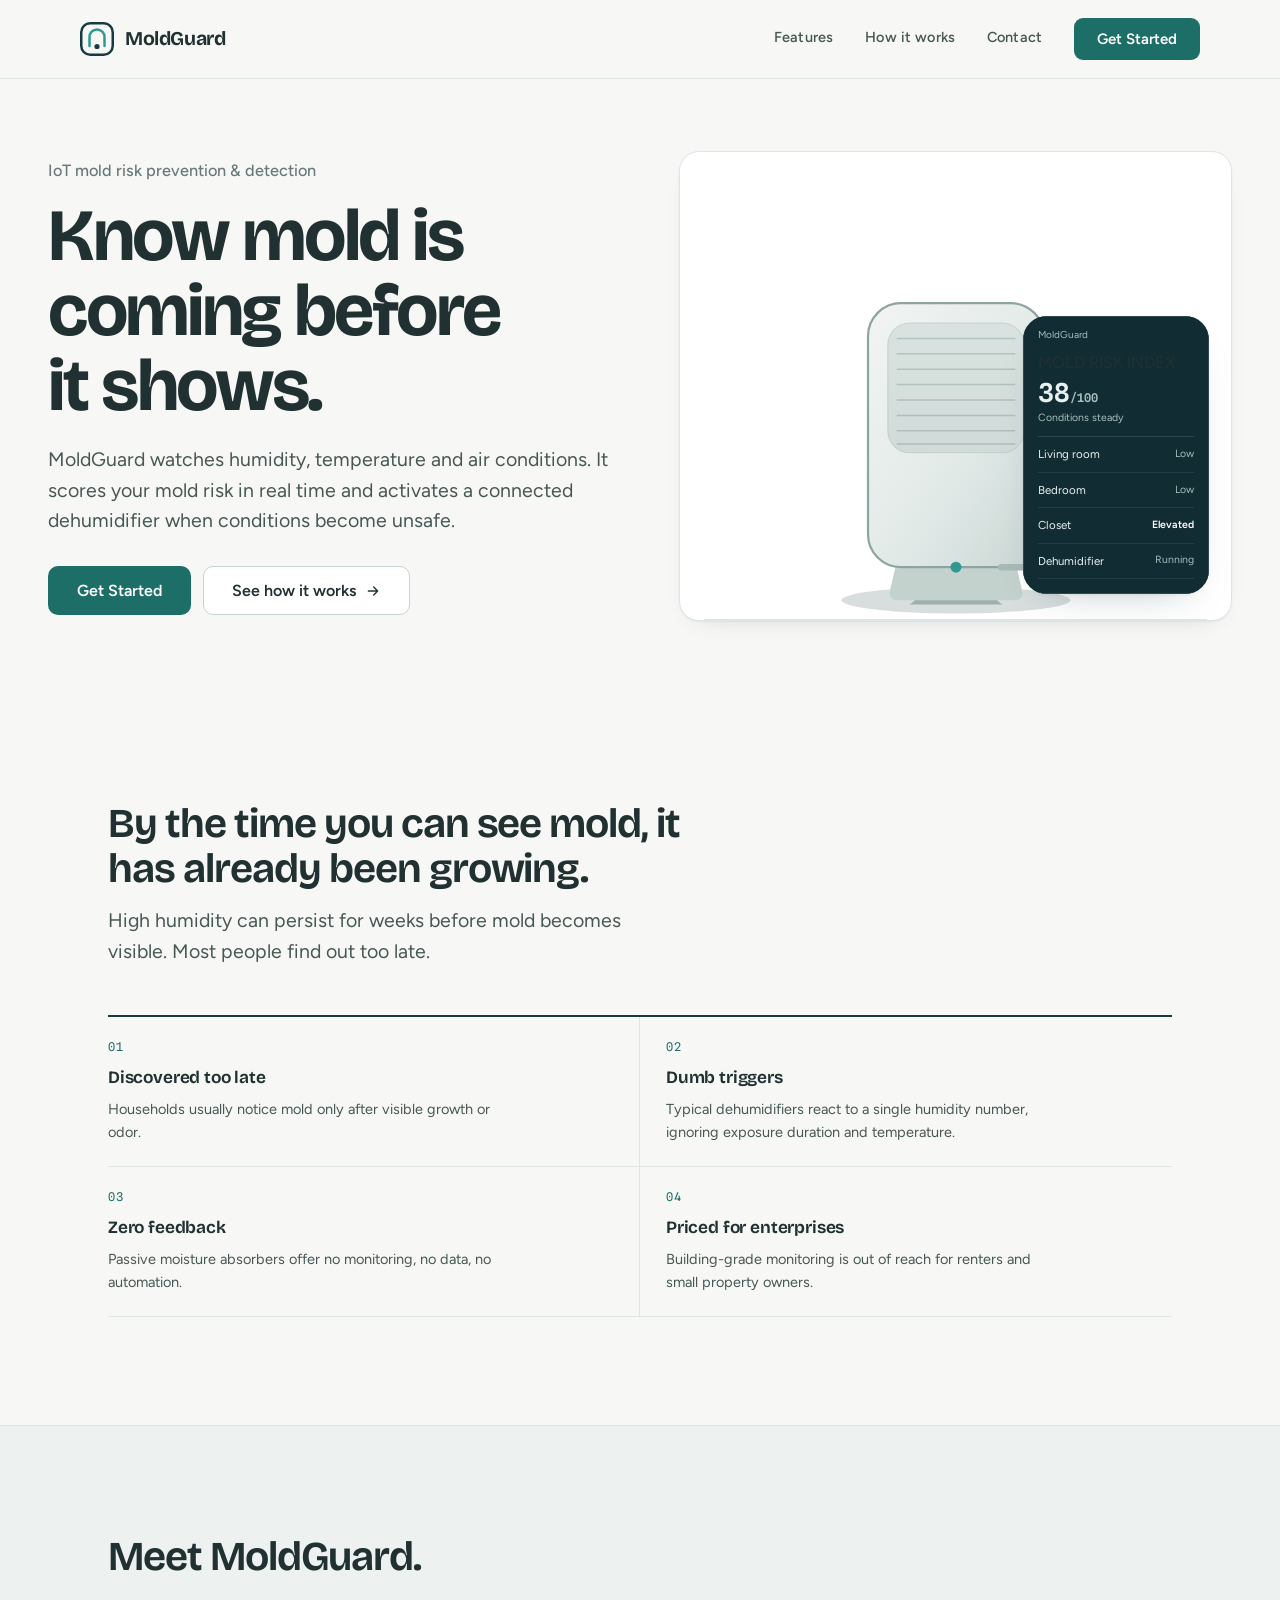
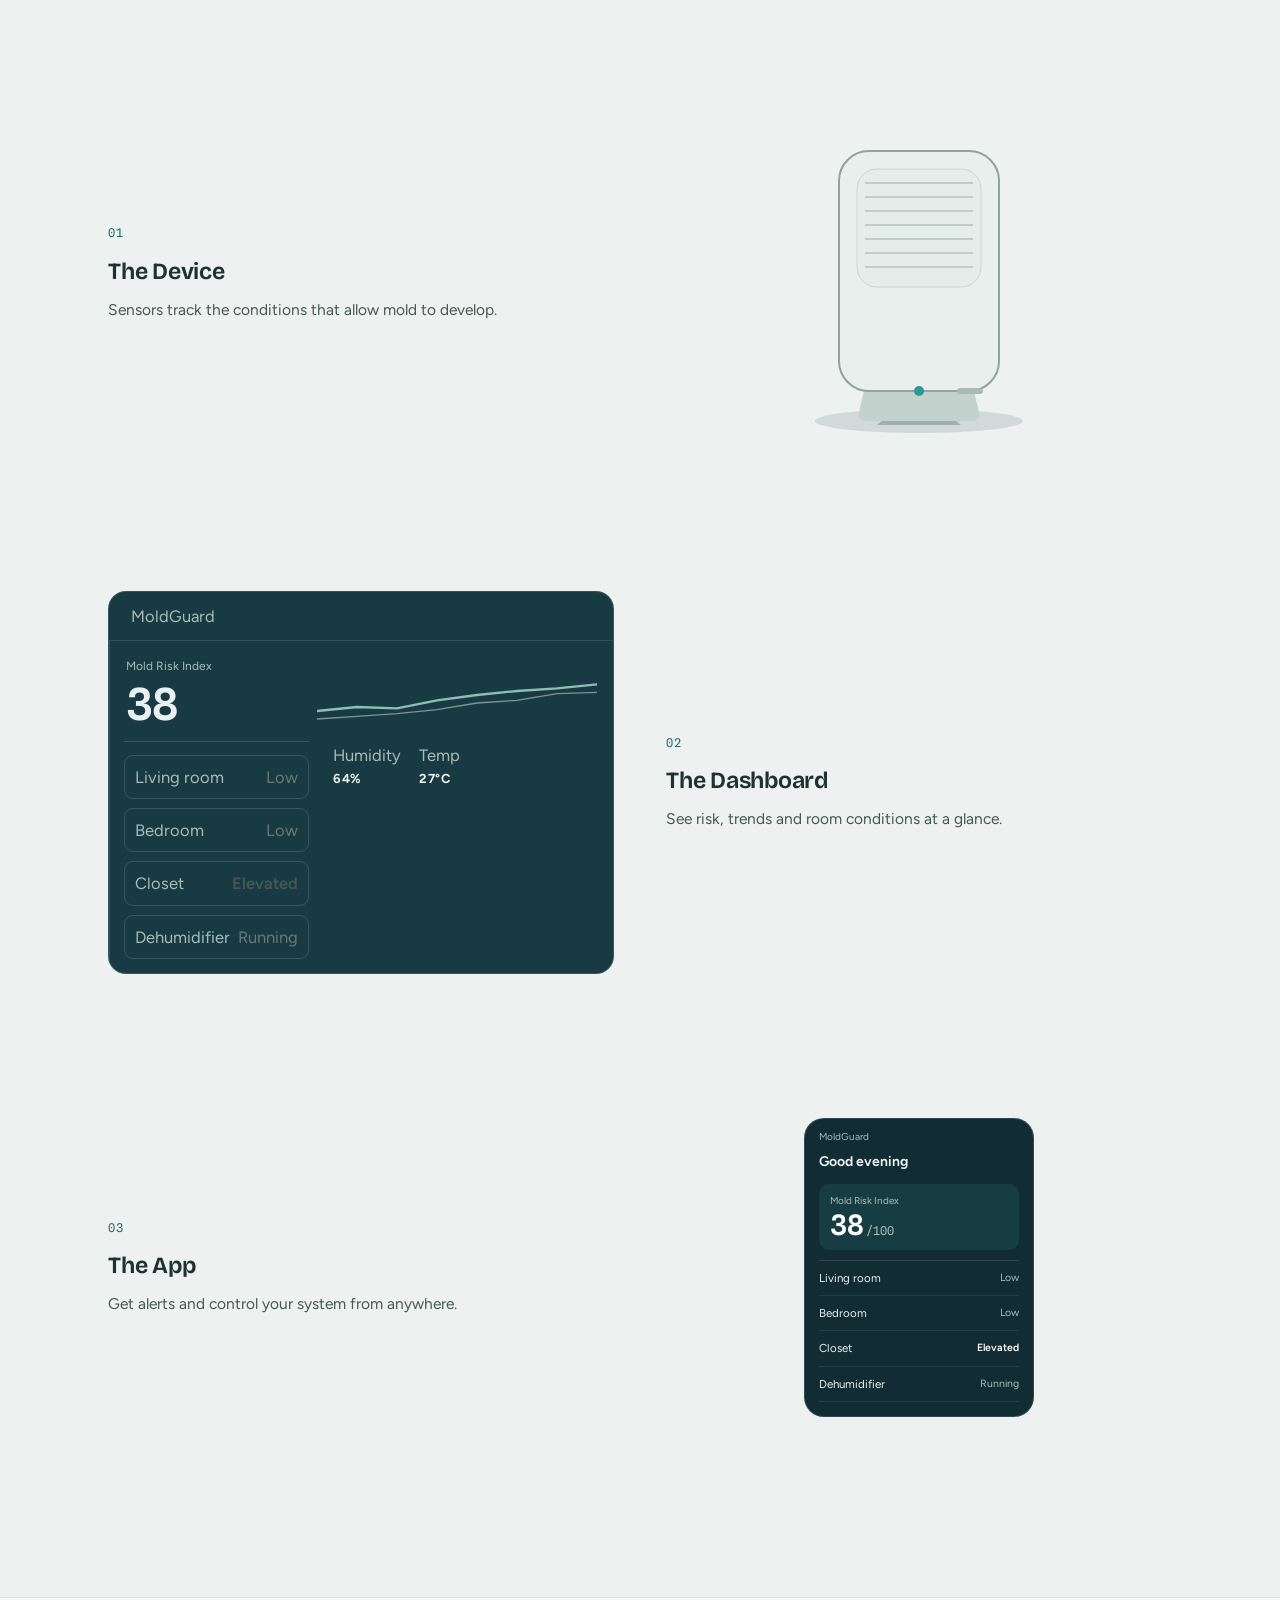
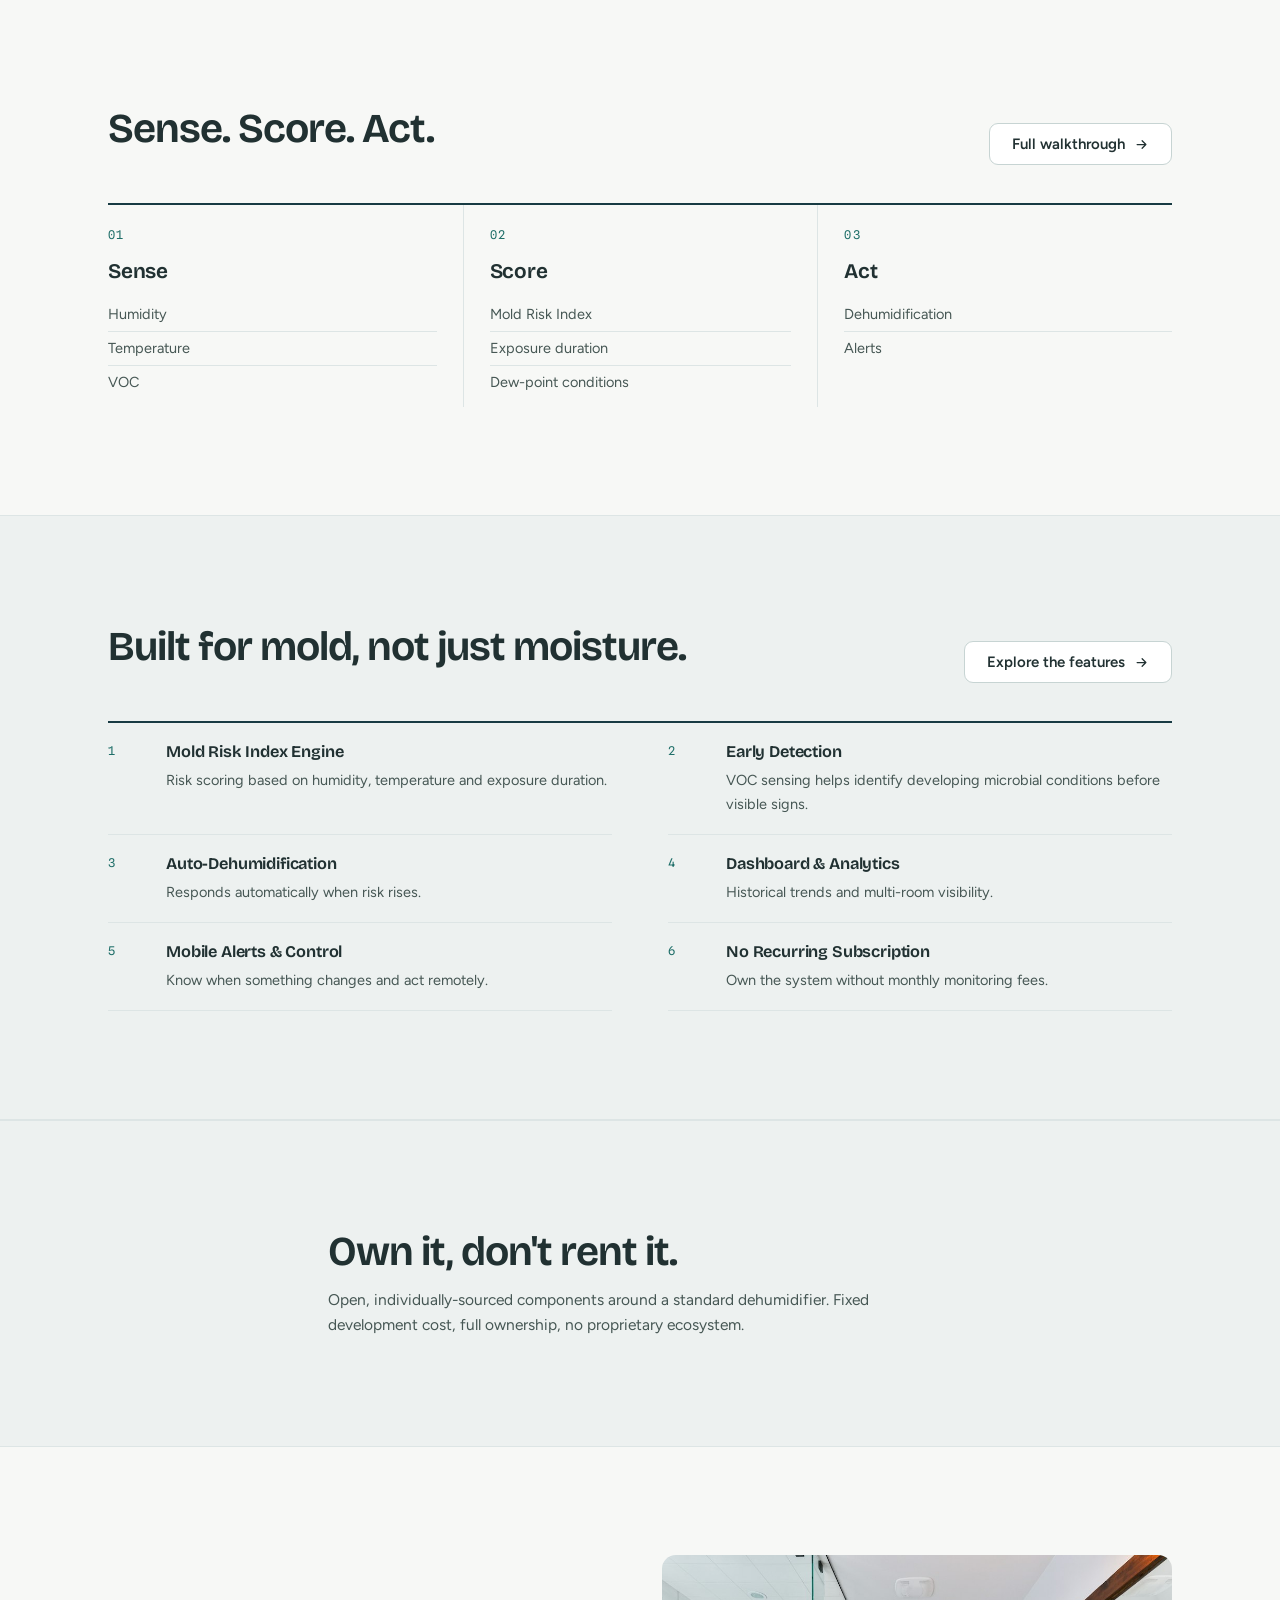
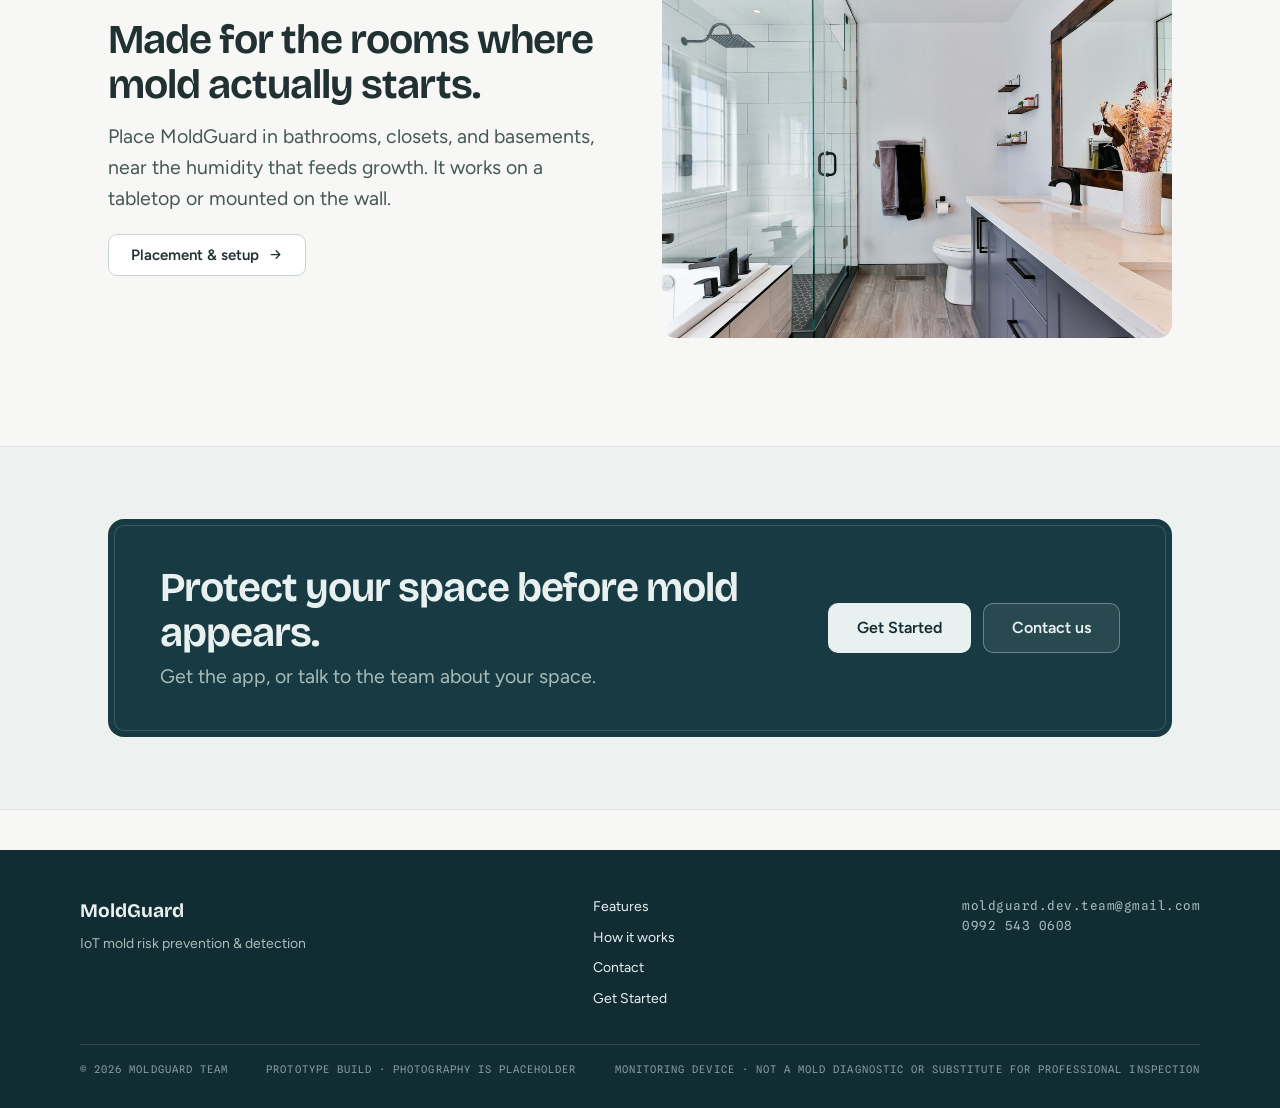
==== index.html @ acdac769 "Meet MoldGuard: drop dead phone-mini wrapper, phone-ui owns its shell" ====
<!DOCTYPE html>
<html lang="en">
<head>
  <meta http-equiv="Cache-Control" content="no-cache, no-store, must-revalidate">
<meta charset="utf-8">
<meta name="viewport" content="width=device-width, initial-scale=1">
<link rel="icon" type="image/svg+xml" href="assets/favicon.svg">
<meta name="description" content="MoldGuard senses humidity, temperature, and air conditions, scores your mold risk in real time, and activates a connected dehumidifier when conditions become unsafe.">
<link rel="canonical" href="https://attilahuns288452.github.io/moldguard-promo-site/">
<meta property="og:type" content="website">
<meta property="og:site_name" content="MoldGuard">
<meta property="og:title" content="MoldGuard · Know mold is coming before it shows">
<meta property="og:description" content="MoldGuard senses humidity, temperature, and air conditions, scores your mold risk in real time, and activates a connected dehumidifier when conditions become unsafe.">
<meta property="og:url" content="https://attilahuns288452.github.io/moldguard-promo-site/">
<meta property="og:image" content="https://attilahuns288452.github.io/moldguard-promo-site/assets/og-card.png">
<meta property="og:image:width" content="1200">
<meta property="og:image:height" content="630">
<meta property="og:image:alt" content="MoldGuard · Know mold is coming before it shows">
<meta name="twitter:card" content="summary_large_image">
<meta name="twitter:title" content="MoldGuard · Know mold is coming before it shows">
<meta name="twitter:description" content="MoldGuard senses humidity, temperature, and air conditions, scores your mold risk in real time, and activates a connected dehumidifier when conditions become unsafe.">
<meta name="twitter:image" content="https://attilahuns288452.github.io/moldguard-promo-site/assets/og-card.png">

<title>MoldGuard · Know mold is coming before it shows</title>
<link rel="preconnect" href="https://fonts.googleapis.com">
<link rel="preconnect" href="https://fonts.gstatic.com" crossorigin>
<link href="https://fonts.googleapis.com/css2?family=Bricolage+Grotesque:opsz,wght@12..96,500;12..96,650;12..96,700&family=Figtree:wght@400;500;600;700&family=Spline+Sans+Mono:wght@450;600&display=swap" rel="stylesheet">
<link rel="stylesheet" href="site.css?v=final">
</head>
<body class="page-index">
<a class="skip" href="#main">Skip to content</a>

<header class="site-head">
  <nav class="site-nav page" aria-label="Main">
    <a class="logo" href="index.html" aria-label="MoldGuard home">
      <svg class="logo-mark" viewBox="0 0 34 34" fill="none" aria-hidden="true">
        <rect x="1.25" y="1.25" width="31.5" height="31.5" rx="9" stroke="#183B43" stroke-width="2.5"/>
        <path d="M9.5 24 V15 a7.5 7.5 0 0 1 15 0 V24" stroke="#2D9A91" stroke-width="2.5" stroke-linecap="round"/>
        <circle cx="17" cy="24.5" r="2.6" fill="#183B43"/>
      </svg>
      <span class="logo-word">MoldGuard</span>
    </a>
    <div class="navlinks">
      <a href="features.html">Features</a>
      <a href="how-it-works.html">How it works</a>
      <a href="contact.html">Contact</a>
    </div>
    <a class="btn btn-primary" href="download.html">Get Started</a>
  </nav>
</header>
<main id="main">

<!-- 1 ================= HERO (light editorial) ================= -->
<section class="section-tight">
  <div class="page hero-grid hero-grid--device">
    <div>
      <p class="hero-cat">IoT mold risk prevention &amp; detection</p>
      <h1>Know mold is coming before it&nbsp;shows.</h1>
      <p class="lede" style="margin-top:20px;">
        MoldGuard watches humidity, temperature and air conditions. It scores your
        mold risk in real time and activates a connected dehumidifier when conditions
        become unsafe.</p>
      <div style="display:flex; flex-wrap:wrap; gap:12px; margin-top:30px;">
        <a class="btn btn-primary btn-lg" href="download.html">Get Started</a>
        <a class="btn btn-ghost btn-lg" href="how-it-works.html">See how it works
          <svg width="16" height="16" viewBox="0 0 24 24" fill="none" aria-hidden="true"><path d="M5 12h14m-6-6 6 6-6 6" stroke="currentColor" stroke-width="2" stroke-linecap="round" stroke-linejoin="round"/></svg></a>
      </div>
    </div>

    <div>
      <div class="showcase">
        <!-- Device render: authored SVG, clean body + grille + single teal status LED (placeholder until product photography) -->
        <svg class="device-svg" viewBox="0 0 300 340" fill="none" aria-label="MoldGuard device, compact sensor unit with status light" role="img">
          <defs>
            <linearGradient id="body" x1="0" y1="0" x2="1" y2="1">
              <stop offset="0" stop-color="#F2F4F3"/><stop offset=".55" stop-color="#E2EAE8"/><stop offset="1" stop-color="#C9D6D3"/>
            </linearGradient>
            <linearGradient id="grille" x1="0" y1="0" x2="0" y2="1">
              <stop offset="0" stop-color="#B8C8C4"/><stop offset="1" stop-color="#9DB0AC"/>
            </linearGradient>
          </defs>
          <ellipse cx="150" cy="322" rx="104" ry="12" fill="#122C33" opacity=".16"/>
          <path d="M118 318 h64 l10 8 h-84 z" fill="#9DB0AC"/>
          <path d="M96 322 q-8 -1 -6 -9 l8 -34 h104 l8 34 q2 8 -6 9 z" fill="#C4D2CE"/>
          <rect x="70" y="52" width="160" height="240" rx="30" fill="url(#body)" stroke="#8FA3A0" stroke-width="2"/>
          <rect x="88" y="70" width="124" height="118" rx="20" fill="#E5ECEA" stroke="#C9D6D3"/>
          <g stroke="#B3C3BF" stroke-width="1.4">
            <path d="M96 84 h108M96 98 h108M96 112 h108M96 126 h108M96 140 h108M96 154 h108M96 168 h108M96 180 h108"/>
          </g>
          <rect x="88" y="70" width="124" height="118" rx="20" fill="url(#grille)" opacity=".28"/>
          <!-- single small teal status LED -->
          <circle cx="150" cy="292" r="5" fill="#2D9A91"/>
          <rect x="188" y="289" width="26" height="6" rx="3" fill="#A9BAB6"/>
        </svg>

        <!-- Phone mock: clean app screen (name, risk index, status, room list) -->
        <div class="showcase-phone">
          <div class="phone-ui">
            <div class="p-top"><span>MoldGuard</span></div>
            <div class="p-body">
              <span class="p-risk">MOLD RISK INDEX</span>
              <div style="font-family:var(--font-mono); font-size:26px; font-weight:600; color:var(--on-dark); line-height:1.1; margin:4px 0 2px;">38<span style="font-size:12px; color:var(--on-dark-2);">/100</span></div>
              <div class="p-cap">Conditions steady</div>
              <div class="p-rooms">
                <div class="p-room"><span>Living room</span><i class="p-state">Low</i></div>
                <div class="p-room"><span>Bedroom</span><i class="p-state">Low</i></div>
                <div class="p-room"><span>Closet</span><i class="p-state p-elev">Elevated</i></div>
                <div class="p-room"><span>Dehumidifier</span><i class="p-state p-ok">Running</i></div>
              </div>
            </div>
          </div>
        </div>
      </div>
    </div>
  </div>
</section>

<!-- 2 ================= PROBLEM (editorial numbered list) ================= -->
<section class="section">
  <div class="page">
    <div class="section-head">
      <h2>By the time you can see mold, it has already been growing.</h2>
      <p class="lede">High humidity can persist for weeks before mold becomes visible. Most people find out too late.</p>
    </div>
    <div class="problist">
      <div class="prob">
        <span class="num">01</span>
        <h3>Discovered too late</h3>
        <p>Households usually notice mold only after visible growth or odor.</p>
      </div>
      <div class="prob">
        <span class="num">02</span>
        <h3>Dumb triggers</h3>
        <p>Typical dehumidifiers react to a single humidity number, ignoring exposure duration and temperature.</p>
      </div>
      <div class="prob">
        <span class="num">03</span>
        <h3>Zero feedback</h3>
        <p>Passive moisture absorbers offer no monitoring, no data, no automation.</p>
      </div>
      <div class="prob">
        <span class="num">04</span>
        <h3>Priced for enterprises</h3>
        <p>Building-grade monitoring is out of reach for renters and small property owners.</p>
      </div>
    </div>
  </div>
</section>

<!-- 3 ================= SOLUTION (alternating editorial rows) ================= -->
<section class="section section-alt">
  <div class="page">
    <div class="section-head">
      <h2>Meet MoldGuard.</h2>
    </div>

    <div class="solrow">
      <div class="sol-copy">
        <span class="num">01</span>
        <h3>The Device</h3>
        <p>Sensors track the conditions that allow mold to develop.</p>
      </div>
      <div class="sol-vis" style="text-align:center;">
        <!-- Device render: authored SVG (placeholder until product photography) -->
        <svg class="device-svg" viewBox="0 0 300 340" fill="none" aria-label="MoldGuard device, compact sensor unit" role="img">
          <ellipse cx="150" cy="322" rx="104" ry="12" fill="#122C33" opacity=".12"/>
          <path d="M118 318 h64 l10 8 h-84 z" fill="#9DB0AC"/>
          <path d="M96 322 q-8 -1 -6 -9 l8 -34 h104 l8 34 q2 8 -6 9 z" fill="#C4D2CE"/>
          <rect x="70" y="52" width="160" height="240" rx="30" fill="#E9EFED" stroke="#8FA3A0" stroke-width="2"/>
          <rect x="88" y="70" width="124" height="118" rx="20" fill="#E5ECEA" stroke="#C9D6D3"/>
          <g stroke="#B3C3BF" stroke-width="1.4">
            <path d="M96 84 h108M96 98 h108M96 112 h108M96 126 h108M96 140 h108M96 154 h108M96 168 h108"/>
          </g>
          <circle cx="150" cy="292" r="5" fill="#2D9A91"/>
          <rect x="188" y="289" width="26" height="6" rx="3" fill="#A9BAB6"/>
        </svg>
      </div>
    </div>

    <div class="solrow flip">
      <div class="sol-copy">
        <span class="num">02</span>
        <h3>The Dashboard</h3>
        <p>See risk, trends and room conditions at a glance.</p>
      </div>
      <div class="sol-vis">
        <!-- Dashboard mock: one measurement + room conditions (illustrative demo data) -->
        <div class="dash" aria-label="MoldGuard web dashboard preview showing the Mold Risk Index and room conditions">
          <div class="d-top"><span class="d-title">MoldGuard</span></div>
          <div class="d-body">
            <div class="d-side">
              <div class="d-hero-metric">
                <span class="d-hero-label">Mold Risk Index</span>
                <span class="d-hero-num">38</span>
              </div>
              <div class="d-room"><span>Living room</span><span style="color:var(--ink-3);">Low</span></div>
              <div class="d-room"><span>Bedroom</span><span style="color:var(--ink-3);">Low</span></div>
              <div class="d-room"><span>Closet</span><span style="color:var(--ink-2); font-weight:600;">Elevated</span></div>
              <div class="d-room"><span>Dehumidifier</span><span style="color:var(--ink-3);">Running</span></div>
            </div>
            <div class="d-chart">
              <svg viewBox="0 0 420 120" width="100%" aria-hidden="true">
                <polyline points="0,84 60,78 120,80 180,68 240,60 300,54 360,50 420,44" fill="none" stroke="#8FBDB8" stroke-width="3.5" stroke-linecap="round"/>
                <polyline points="0,96 60,92 120,88 180,82 240,72 300,68 360,58 420,56" fill="none" stroke="#A6BDBA" stroke-width="2" stroke-linecap="round" opacity=".7"/>
              </svg>
              <div class="d-kpi"><span>Humidity <b>64%</b></span><span>Temp <b>27&deg;C</b></span></div>
            </div>
          </div>
        </div>
      </div>
    </div>

    <div class="solrow">
      <div class="sol-copy">
        <span class="num">03</span>
        <h3>The App</h3>
        <p>Get alerts and control your system from anywhere.</p>
      </div>
      <div class="sol-vis" style="display:grid; place-items:center;">
        <!-- Phone mock: app home screen (illustrative demo data) -->
        <div class="phone-ui">
            <div class="p-top"><span>MoldGuard</span></div>
            <div class="p-body">
              <div class="p-greet">Good evening</div>
              <div class="p-metric">
                <span class="p-label">Mold Risk Index</span>
                <div class="p-num">38<span class="p-scale">/100</span></div>
              </div>
              <div class="p-rooms">
                <div class="p-room"><span>Living room</span><em class="p-state">Low</em></div>
                <div class="p-room"><span>Bedroom</span><em class="p-state">Low</em></div>
                <div class="p-room"><span>Closet</span><em class="p-state p-elev">Elevated</em></div>
                <div class="p-room"><span>Dehumidifier</span><em class="p-state">Running</em></div>
              </div>
            </div>
          </div>
      </div>
    </div>

  </div>
</section>

<!-- 4 ================= HOW IT WORKS — Sense. Score. Act. ================= -->
<section class="section">
  <div class="page">
    <div style="display:flex; flex-wrap:wrap; gap:18px; align-items:flex-end; justify-content:space-between;">
      <div class="section-head" style="margin-bottom:0;">
        <h2>Sense. Score. Act.</h2>
      </div>
      <a class="btn btn-ghost" href="how-it-works.html">Full walkthrough
        <svg width="15" height="15" viewBox="0 0 24 24" fill="none" aria-hidden="true"><path d="M5 12h14m-6-6 6 6-6 6" stroke="currentColor" stroke-width="2" stroke-linecap="round" stroke-linejoin="round"/></svg></a>
    </div>
    <div class="steps3" style="margin-top:38px;">
      <div class="step">
        <span class="num">01</span>
        <h3>Sense</h3>
        <ul>
          <li>Humidity</li>
          <li>Temperature</li>
          <li>VOC</li>
        </ul>
      </div>
      <div class="step">
        <span class="num">02</span>
        <h3>Score</h3>
        <ul>
          <li>Mold Risk Index</li>
          <li>Exposure duration</li>
          <li>Dew-point conditions</li>
        </ul>
      </div>
      <div class="step">
        <span class="num">03</span>
        <h3>Act</h3>
        <ul>
          <li>Dehumidification</li>
          <li>Alerts</li>
        </ul>
      </div>
    </div>
  </div>
</section>

<!-- 5 ================= FEATURES (editorial two-column list) ================= -->
<section class="section section-alt">
  <div class="page">
    <div style="display:flex; flex-wrap:wrap; gap:18px; align-items:flex-end; justify-content:space-between;">
      <div class="section-head" style="margin-bottom:0;">
        <h2>Built for mold, not just moisture.</h2>
      </div>
      <a class="btn btn-ghost" href="features.html">Explore the features
        <svg width="15" height="15" viewBox="0 0 24 24" fill="none" aria-hidden="true"><path d="M5 12h14m-6-6 6 6-6 6" stroke="currentColor" stroke-width="2" stroke-linecap="round" stroke-linejoin="round"/></svg></a>
    </div>
    <div class="featlist" style="margin-top:38px;">
      <div class="feat">
        <span class="num">1</span>
        <div>
          <h3>Mold Risk Index Engine</h3>
          <p>Risk scoring based on humidity, temperature and exposure duration.</p>
        </div>
      </div>
      <div class="feat">
        <span class="num">2</span>
        <div>
          <h3>Early Detection</h3>
          <p>VOC sensing helps identify developing microbial conditions before visible signs.</p>
        </div>
      </div>
      <div class="feat">
        <span class="num">3</span>
        <div>
          <h3>Auto-Dehumidification</h3>
          <p>Responds automatically when risk rises.</p>
        </div>
      </div>
      <div class="feat">
        <span class="num">4</span>
        <div>
          <h3>Dashboard &amp; Analytics</h3>
          <p>Historical trends and multi-room visibility.</p>
        </div>
      </div>
      <div class="feat">
        <span class="num">5</span>
        <div>
          <h3>Mobile Alerts &amp; Control</h3>
          <p>Know when something changes and act remotely.</p>
        </div>
      </div>
      <div class="feat">
        <span class="num">6</span>
        <div>
          <h3>No Recurring Subscription</h3>
          <p>Own the system without monthly monitoring fees.</p>
        </div>
      </div>
    </div>
  </div>
</section>

<!-- 6 ================= OWN IT (plain band) ================= -->
<section class="section" style="background:var(--paper-deep); border-top:1px solid var(--line); border-bottom:1px solid var(--line);">
  <div class="page ownit">
    <h2>Own it, don't rent it.</h2>
    <p style="margin-top:8px;">Open, individually-sourced components around a standard dehumidifier. Fixed development cost, full ownership, no proprietary ecosystem.</p>
  </div>
</section>

<!-- 7 ================= WHERE IT LIVES ================= -->
<section class="section">
  <div class="page stepgrid">
    <div>
      <h2>Made for the rooms where mold actually starts.</h2>
      <p class="lede" style="margin-top:8px;">
        Place MoldGuard in bathrooms, closets, and basements, near the humidity that
        feeds growth. It works on a tabletop or mounted on the wall.</p>
      <a class="btn btn-ghost" href="how-it-works.html" style="margin-top:20px;">Placement &amp; setup
        <svg width="15" height="15" viewBox="0 0 24 24" fill="none" aria-hidden="true"><path d="M5 12h14m-6-6 6 6-6 6" stroke="currentColor" stroke-width="2" stroke-linecap="round" stroke-linejoin="round"/></svg></a>
    </div>
    <div class="photo ph-4x3 plain-photo">
      <img src="assets/bathroom.jpg" alt="Tiled bathroom with visible moisture on surfaces, the room where mold starts" width="1100" height="733">
    </div>
  </div>
</section>

<!-- 8 ================= FINAL CTA (navy band) ================= -->
<section class="section-alt section-alt--navy" style="padding-top:72px; padding-bottom:72px;">
  <div class="page">
    <div class="cta-band">
      <div>
        <h2>Protect your space before mold appears.</h2>
        <p class="lede" style="margin-top:6px;">Get the app, or talk to the team about your space.</p>
      </div>
      <div style="display:flex; flex-wrap:wrap; gap:12px;">
        <a class="btn btn-light btn-lg" href="download.html">Get Started</a>
        <a class="btn btn-ghost-dark btn-lg" href="contact.html">Contact us</a>
      </div>
    </div>
  </div>
</section>

</main>
<footer class="site-foot">
  <div class="page cols">
    <div style="max-width:280px;">
      <span class="brand">MoldGuard</span>
      <p style="font-size:14px; margin-top:6px;">IoT mold risk prevention &amp; detection</p>
    </div>
    <div style="display:grid; gap:8px; font-size:14px;">
      <a href="features.html">Features</a>
      <a href="how-it-works.html">How it works</a>
      <a href="contact.html">Contact</a>
      <a href="download.html">Get Started</a>
    </div>
    <div class="mono">
      moldguard.dev.team@gmail.com<br>
      0992 543 0608
    </div>
  </div>
  <div class="page fine">
    <span>© 2026 MoldGuard Team</span>
    <span>Prototype build · photography is placeholder</span>
    <span>Monitoring device · not a mold diagnostic or substitute for professional inspection</span>
  </div>
</footer>
</body>
</html>
---- site.css ----
/* ============================================================
   MoldGuard promo site — styles
   WORLD: clean, clinical, trustworthy, domestic. Navy-green +
   white dominant; MoldGuard teal is the only loud accent.
   Severity (risk states) is communicated via typography and
   contrast only — never colored lamps.
   TYPE: Bricolage Grotesque (display) · Figtree (text)
         · Spline Sans Mono (measurements and row indices only)
   ============================================================ */

:root {
  --paper: #F7F8F6;          /* warm off-white foundation */
  --paper-deep: #EDF1F0;     /* subtle band tint */
  --surface: #F2F4F2;        /* inputs, subtle fills */
  --card: #ffffff;
  --line: #DDE5E5;
  --line-strong: #C7D4D3;
  --ink-soft: #687979;          /* muted gray alias (legacy token name; other pages use it) */
  --ink-strong: #465754;     /* muted gray alias (legacy token name; other pages use it) */
  --deep: #183B43;           /* primary dark: hero band, footer, headings, phone chrome */
  --deeper: #122C33;         /* footer / phone-inset only */
  --ink: #213132;
  --ink-2: #465754;
  --ink-3: #687979;
  --accent: #2D9A91;         /* MoldGuard teal — primary CTA, key data, active states */
  --accent-ink: #1E6E68;     /* teal on light backgrounds; CTA fill (white text 6:1) */
  --on-dark: #E9F1F0;
  --on-dark-2: #A6BDBA;
  --font-display: "Bricolage Grotesque", "Archivo", sans-serif;
  --font-text: "Figtree", "Schibsted Grotesk", system-ui, sans-serif;
  --font-mono: "Spline Sans Mono", ui-monospace, monospace;
  --shadow-card: 0 1px 2px rgba(18,44,51,.05), 0 10px 26px -20px rgba(18,44,51,.30);
  --shadow-pop: 0 1px 3px rgba(18,44,51,.06), 0 18px 40px -26px rgba(18,44,51,.35);
}

* { box-sizing: border-box; margin: 0; padding: 0; }
html { scroll-padding-top: 84px; }

/* skip link (a11y) */
.skip {
  position: absolute; left: -9999px; top: 0; z-index: 100;
  background: var(--deep); color: var(--on-dark); padding: 10px 18px;
  border-radius: 0 0 10px 0; font-weight: 600; text-decoration: none;
}
.skip:focus { left: 0; }

/* live-dot signal lamp (used by hero-tag + dashboards) */
.live-dot {
  width: 8px; height: 8px; border-radius: 50%; background: var(--accent);
  display: inline-block; flex: none;
  box-shadow: 0 0 10px rgba(46,143,163,.9);
}
body {
  font-family: var(--font-text);
  color: var(--ink);
  background: var(--paper);
  line-height: 1.6;
  font-size: 16.5px;
  -webkit-font-smoothing: antialiased;
}
.page { max-width: 1120px; margin: 0 auto; padding: 0 28px; }
a { color: inherit; }
img { display: block; max-width: 100%; }
::selection { background: var(--deep); color: var(--on-dark); }

h1, h2, h3 { font-family: var(--font-display); letter-spacing: -.025em; }
h1 { font-size: clamp(2.75rem, 5.8vw, 4.6rem); line-height: 1.02; font-weight: 700; letter-spacing: -.032em; max-width: 15ch; }
h2 { font-size: clamp(1.9rem, 3.2vw, 2.7rem); line-height: 1.1; font-weight: 650; margin-bottom: 14px; letter-spacing: -.025em; max-width: 24ch; }
h3 { font-size: 1.13rem; font-weight: 650; letter-spacing: -.01em; }
.lede { font-size: 1.22rem; color: var(--ink-2); max-width: 560px; line-height: 1.58; }
.measure { max-width: 660px; margin-left: auto; margin-right: auto; }

/* ---- mono readouts (data only: statline, badges, captions) ---- */
.readout {
  font-family: var(--font-mono); font-size: 11.5px; font-weight: 500;
  letter-spacing: .14em; text-transform: uppercase; color: var(--ink-3);
}
.readout b { color: var(--accent-ink); font-weight: 600; }
.on-dark .readout { color: var(--on-dark-2); }

/* ---- sections ---- */
.section { padding: 108px 0; }
.section-tight { padding: 72px 0; }
.section-flush { padding: 0; }
.section-alt {
  background: var(--paper-deep);
  border-top: 1px solid var(--line);
  border-bottom: 1px solid var(--line);
}
.section-head { max-width: 720px; margin-bottom: 48px; }
.section-head .lede { margin-top: 8px; }

/* ================= header / nav ================= */
.site-head {
  position: sticky; top: 0; z-index: 40;
  background: rgba(247,248,246,.86); backdrop-filter: blur(10px);
  border-bottom: 1px solid var(--line);
}
.site-nav { display: flex; align-items: center; gap: 32px; padding: 18px 0; }
.logo { display: inline-flex; align-items: center; gap: 11px; text-decoration: none; }
.logo-mark { width: 34px; height: 34px; flex: none; }
.logo-word { font-family: var(--font-display); font-weight: 700; font-size: 1.22rem; letter-spacing: -.02em; color: var(--ink); }
.navlinks { display: flex; gap: 32px; margin-left: auto; font-size: 14.5px; font-weight: 550; letter-spacing: .01em; }
.navlinks a { text-decoration: none; color: var(--ink-2); padding: 4px 0; border-bottom: 2px solid transparent; }
.navlinks a:hover { color: var(--ink); }
.navlinks a[aria-current="page"] { color: var(--ink); border-bottom-color: var(--accent); }
@media (max-width: 700px) {
  .site-nav { flex-wrap: wrap; gap: 8px 16px; padding: 14px 28px; }
  .navlinks { display: flex; order: 3; width: 100%; gap: 8px; font-size: 13.5px; margin-left: 0; }
  .navlinks a { padding: 10px 0; flex: 1; text-align: center; }
  .site-nav .btn { margin-left: auto; padding: 10px 18px; font-size: 14px; }
  .btn-ghost.btn-lg { width: 100%; justify-content: center; }
  .site-foot .fine { font-size: 10px; line-height: 1.7; }
}

/* ================= buttons ================= */
.btn {
  display: inline-flex; align-items: center; gap: 9px;
  padding: 11px 22px; border-radius: 9px; border: 1px solid transparent;
  background: var(--ink-soft); color: #fff;
  font-family: var(--font-text); font-weight: 600; font-size: 15px; line-height: 1.2;
  text-decoration: none; cursor: pointer; white-space: nowrap;
}
.btn:hover { background: var(--ink-strong); }
.btn-primary { background: var(--accent-ink); }
.btn-primary:hover { background: var(--deep); box-shadow: var(--shadow-card); }
.btn-ghost { background: var(--card); color: var(--ink); border-color: var(--line-strong); }
.btn-ghost:hover { border-color: var(--ink-soft); box-shadow: var(--shadow-card); }
.btn-light { background: var(--on-dark); color: var(--deeper); }
.btn-ghost-dark { background: rgba(233,241,240,.08); border: 1px solid rgba(233,241,240,.35); color: var(--on-dark); }
.btn-light:hover { background: #fff; box-shadow: 0 10px 30px -12px rgba(18,44,51,.5); }
.btn-lg { padding: 14px 28px; font-size: 16px; border-radius: 10px; }
.btn[disabled], .btn.is-soon { opacity: .55; cursor: default; }
.btn[disabled]:hover, .btn.is-soon:hover { transform: none; box-shadow: none; }
:focus-visible { outline: 2.5px solid var(--accent-ink); outline-offset: 2px; border-radius: 4px; }

/* ================= chips ================= */
/* ================= cards ================= */
.card {
  background: var(--card); border: 1px solid var(--line); border-radius: 12px;
  padding: 24px;
}
.card p { font-size: 14.5px; color: var(--ink-2); }
.card h3 { margin-bottom: 7px; }
.card-deep { background: var(--deep); color: var(--on-dark); border-color: rgba(233,241,240,.14); }
.card-deep p { color: var(--on-dark-2); }
.card-deep h3 { color: var(--on-dark); }

.grid { display: grid; gap: 18px; }
.grid-2 { grid-template-columns: repeat(2, 1fr); }
.grid-3 { grid-template-columns: repeat(3, 1fr); }
.grid-4 { grid-template-columns: repeat(4, 1fr); }
@media (max-width: 900px) { .grid-3, .grid-4 { grid-template-columns: repeat(2, 1fr); } }
@media (max-width: 580px) { .grid-2, .grid-3, .grid-4 { grid-template-columns: 1fr; } .section, .section-tight { padding: 68px 0; } }
/* grid children must be allowed to shrink below content min-content (long emails/URLs) */
.grid-2 > *, .grid-3 > *, .grid-4 > * { min-width: 0; }
.swipe-note { display: none; font-size: 13px; color: var(--ink-3); margin: 0 0 10px; }
@media (max-width: 580px) { .swipe-note { display: block; } }
.mono { overflow-wrap: anywhere; }   /* anywhere (not break-word): actually reduces min-content so grid cells can shrink */
.rows .row > * { min-width: 0; }

/* ================= tide-table rows ================= */
.rows { border-top: 2px solid var(--deep); margin-top: 8px; }
.row { display: grid; grid-template-columns: 76px 250px 1fr; gap: 22px; padding: 17px 8px 16px; border-bottom: 1px solid var(--line); align-items: baseline; }
.row .idx { font-family: var(--font-mono); font-size: 11px; letter-spacing: .16em; text-transform: uppercase; color: var(--accent-ink); }
.row h3 { margin: 0; font-size: 1.05rem; }
.row p { font-size: 14.5px; color: var(--ink-2); margin: 0; }
@media (max-width: 780px) { .row { grid-template-columns: 56px 1fr; } .row p { grid-column: 2; } }

/* ---- mono spec line ---- */
.specline { font-family: var(--font-mono); font-size: 11.5px; letter-spacing: .1em; text-transform: uppercase; color: var(--ink-strong); margin-top: 14px; }

/* ---- trio: one instrument strip, three hairline columns ---- */
@media (max-width: 860px) { .trio { grid-template-columns: 1fr; } .trio > div + div { border-left: none; border-top: 1px solid var(--line); } }

/* ---- full-width statement band ---- */
.statement { background: var(--deep); color: var(--on-dark); border-radius: 14px; padding: 32px 38px; display: flex; flex-wrap: wrap; gap: 14px 44px; align-items: center; justify-content: space-between; }
.statement h3 { font-size: clamp(1.5rem, 2.8vw, 2.15rem); letter-spacing: -.02em; margin: 0; }
.statement p { color: var(--on-dark-2); max-width: 54ch; font-size: 15px; margin: 0; }
.statement .specline { color: #8FD0CC; margin: 0; }

/* ---- threshold ruler ---- */
.threshold { margin: 26px 0 34px; }
.threshold svg { width: 100%; height: auto; display: block; }

/* ================= photos ================= */
.photo { border-radius: 14px; overflow: hidden; position: relative; background: var(--paper-deep); }
.photo img { width: 100%; height: 100%; object-fit: cover; }
.photo figcaption {
  position: absolute; left: 12px; bottom: 12px;
  font-family: var(--font-mono); font-size: 10px; letter-spacing: .12em; text-transform: uppercase;
  color: var(--on-dark); background: var(--deeper);
  padding: 5px 10px; border-radius: 8px;
}
.ph-16x10 { aspect-ratio: 16/10; }
.ph-4x3 { aspect-ratio: 4/3; }
.ph-1x1 { aspect-ratio: 1/1; }

/* ================= risk dial ================= */
.dial-wrap { display: grid; place-items: center; }
.needle { transform-origin: 100px 96px; }


/* ================= stat strip (hero readout) ================= */
.statline {
  display: flex; flex-wrap: wrap; gap: 8px 26px; align-items: center;
  font-family: var(--font-mono); font-size: 12.5px; letter-spacing: .1em; text-transform: uppercase;
  color: var(--ink-2); background: var(--surface);
  border: 1px solid var(--line);  border-radius: 12px; padding: 12px 18px;
  width: fit-content;
}
.statline b { color: var(--ink); font-weight: 600; }
.statline .warn { color: var(--ink-strong); font-weight: 600; }

/* ================= hero composite ================= */
.hero-grid { display: grid; grid-template-columns: 1.05fr .95fr; gap: 64px; align-items: center; }
@media (max-width: 900px) { .hero-grid { grid-template-columns: 1fr; gap: 40px; } }
.hero-stage {
  position: relative; border-radius: 18px; overflow: hidden;
  background: linear-gradient(180deg, #f2f7fa 0%, var(--paper-deep) 100%);
  border: 1px solid var(--line);
  padding: 40px 28px 0;
  min-height: 500px; display: grid; place-items: end center;
}
.hero-stage::after {
  content: ""; position: absolute; left: 24px; right: 24px; bottom: 58px; height: 1px;
  background: var(--line-strong);
}
.hero-stage .device-svg { width: min(320px, 74%); height: auto; position: relative; z-index: 1; }
.phone-float {
  position: absolute; right: 24px; bottom: 30px; z-index: 2;
  width: 168px; border-radius: 26px; border: 1px solid var(--line-strong);
  background: var(--deeper); box-shadow: var(--shadow-card); overflow: hidden;
}
.hero-dim-l { left: 26px; bottom: 96px; }
.hero-dim-r { right: 26px; bottom: 96px; text-align: right; }
@media (max-width: 480px) { .hero-dim { display: none; } }
@media (max-width: 480px) { .phone-float { width: 128px; right: 12px; bottom: 14px; } .hero-stage { min-height: 380px; } }

/* phone mock (reused) */

/* labeled app preview (download page) */

/* ================= station log (problem) ================= */
@media (max-width: 860px) { .log-row { grid-template-columns: 1fr auto; } .log-row .log-time { grid-column: 1 / -1; } .log-row p { grid-column: 1 / -1; } }

/* ================= loop diagram ================= */
.loopline { display: grid; grid-template-columns: repeat(4, 1fr); gap: 0; }
.loopnode {
  min-width: 0; text-align: left;
  border-top: 3px solid var(--deep);
  padding: 18px 18px 6px; position: relative;
}
.loopnode + .loopnode { border-left: 1px solid var(--line); }
.loopnode::after {
  content: ""; position: absolute; right: -5px; top: 34px; width: 8px; height: 8px;
  border-top: 2px solid var(--ink-soft); border-right: 2px solid var(--ink-soft);
  transform: rotate(45deg);
}
.loopnode:last-child::after { display: none; }
.loopnode .stage { font-family: var(--font-mono); font-size: 10px; letter-spacing: .16em; color: var(--accent-ink); text-transform: uppercase; }
.loopnode h3 { margin: 6px 0 4px; font-size: 1.2rem; }
.loopnode small { display: block; font-family: var(--font-mono); font-size: 10.5px; letter-spacing: .06em; color: var(--ink-3); text-transform: uppercase; margin-top: 2px; padding-bottom: 14px; }
.loop-return-svg { width: 100%; height: auto; }
@media (max-width: 820px) {
  .loopline { grid-template-columns: 1fr 1fr; }
  .loopnode { border-left: none !important; border-top: 3px solid var(--deep); padding-left: 0; }
  .loopnode::after { display: none; }
}
@media (max-width: 480px) {
  .loopline { grid-template-columns: 1fr; }
}

/* ================= dashboard mock ================= */
.dash { max-width: 640px; margin: 0 auto; width: 100%; background: var(--deep); border: 1px solid rgba(233,241,240,.14); border-radius: 18px; overflow: hidden; }
.dash .d-top { display: flex; align-items: center; gap: 8px; padding: 11px 16px; border-bottom: 1px solid rgba(233,241,240,.12); }
.dash .d-dot { width: 8px; height: 8px; border-radius: 50%; background: rgba(233,241,240,.25); }
.dash .d-title { margin-left: 6px; color: var(--on-dark-2); }
.dash .d-live { margin-left: auto; display: inline-flex; align-items: center; gap: 6px; color: #8FD0CC; }
.dash .d-body { display: grid; grid-template-columns: 192px 1fr; }
.dash .d-chart { padding: 14px 16px 10px; }
.dash .d-side { border-left: 1px solid rgba(233,241,240,.12); padding: 14px 14px; display: grid; gap: 9px; align-content: start; }
.dash .d-hero-metric { border-bottom: 1px solid rgba(233,241,240,.14); padding: 2px 2px 12px; margin-bottom: 4px; }
.d-hero-label { display: block; font-size: 12px; color: var(--on-dark-2); }
.d-hero-num { display: block; font-family: var(--font-mono); font-size: 44px; font-weight: 600; color: var(--on-dark); line-height: 1.1; margin-top: 4px; }
.d-room { display: flex; justify-content: space-between; align-items: center; gap: 8px; border: 1px solid rgba(233,241,240,.14); border-radius: 9px; padding: 8px 10px; color: var(--on-dark-2); }
.dash .d-badge { border-radius: 99px; padding: 2px 8px; font-weight: 700; font-size: 9px; }
.dash .d-low { background: rgba(46,143,163,.25); color: #8fdceb; }
.dash .d-elev { background: rgba(142,199,221,.22); color: #d6ecf5; }
.dash .d-high { background: rgba(34,51,74,.55); color: #ffffff; }
.dash .d-kpi { display: flex; gap: 18px; padding: 0 16px 14px; color: var(--on-dark-2); }
.dash .d-kpi b { display: block; color: var(--on-dark); font-size: 13px; letter-spacing: .04em; }
@media (max-width: 560px) { .dash .d-body { grid-template-columns: 1fr; } .dash .d-side { border-left: none; border-top: 1px solid rgba(233,241,240,.12); } }

/* ================= device render SVG sizing ================= */
.device-svg { width: 100%; height: auto; }

/* ================= feature bento ================= */
.feat-grid { display: grid; grid-template-columns: repeat(3, 1fr); gap: 18px; }
.feat-grid .span-2 { grid-column: span 2; }
.feat-grid .span-3 { grid-column: 1 / -1; }
@media (max-width: 900px) { .feat-grid { grid-template-columns: 1fr 1fr; } .feat-grid .span-2 { grid-column: span 2; }
.feat-grid .span-3 { grid-column: 1 / -1; } }
@media (max-width: 580px) { .feat-grid { grid-template-columns: 1fr; } .feat-grid .span-2 { grid-column: span 1; } .feat-grid .span-3 { grid-column: span 1; } }
.feat-num { font-family: var(--font-mono); font-size: 10.5px; letter-spacing: .18em; color: var(--accent-ink); text-transform: uppercase; margin-bottom: 10px; }
.card-deep .feat-num { color: #8FD0CC; }

/* ================= comparison table ================= */
.tablewrap { overflow-x: auto; border: 1px solid var(--line); border-radius: 12px; background: var(--card); }
.compare { width: 100%; border-collapse: collapse; font-size: 14px; min-width: 640px; }
.compare th, .compare td { padding: 15px 18px; text-align: left; vertical-align: top; border-bottom: 1px solid var(--line); }
.compare thead th { font-family: var(--font-mono); font-size: 11px; letter-spacing: .12em; text-transform: uppercase; color: var(--ink-3); background: var(--surface); font-weight: 600; }
.compare tbody tr:last-child td { border-bottom: none; }
.compare .col-hl { background: #e4eef3; }
.compare .row-hl td { background: #e4eef3; border-top: 1px solid var(--line-strong); }
.compare .ours-tag {
  display: inline-block; font-family: var(--font-mono); font-size: 9.5px; letter-spacing: .14em;
  text-transform: uppercase; color: #fff; background: var(--accent-ink);
  border-radius: 99px; padding: 2px 8px; margin-left: 8px; vertical-align: 2px;
}
.tick { color: var(--accent-ink); font-weight: 700; }
.dash-mark { color: var(--ink-3); }

/* ================= accordions ================= */
.acc { background: var(--card); border: 1px solid var(--line); border-radius: 12px; }
.acc + .acc { margin-top: 12px; }
.acc summary {
  padding: 17px 20px; font-weight: 650; cursor: pointer; list-style: none;
  display: flex; justify-content: space-between; gap: 14px; align-items: center;
  font-size: 15.5px;
}
.acc summary::-webkit-details-marker { display: none; }
.acc summary::after {
  content: ""; width: 26px; height: 26px; flex: none; border-radius: 50%;
  border: 1.5px solid var(--line-strong); position: relative;
  background: linear-gradient(var(--ink) 0 0) center/9px 1.5px no-repeat,
              linear-gradient(var(--ink) 0 0) center/1.5px 9px no-repeat;
}
.acc[open] summary::after { background: linear-gradient(var(--ink) 0 0) center/9px 1.5px no-repeat; }
.acc .acc-body { padding: 0 20px 18px; font-size: 14.5px; color: var(--ink-2); max-width: 68ch; }

/* ================= steps (how it works) ================= */
.stepgrid { display: grid; grid-template-columns: 1fr 1fr; gap: 44px; align-items: center; }
.stepgrid.flip .step-copy { order: 2; }
@media (max-width: 860px) { .stepgrid { grid-template-columns: 1fr; gap: 26px; } .stepgrid.flip .step-copy { order: 0; } }
.step-copy .stage-tag {
  display: inline-flex; align-items: center; gap: 9px;
  font-family: var(--font-mono); font-size: 11px; letter-spacing: .16em; text-transform: uppercase;
  color: var(--accent-ink); margin-bottom: 14px;
}
.step-copy .stage-tag i {
  width: 26px; height: 26px; border-radius: 50%; background: var(--deep); color: var(--on-dark);
  display: grid; place-items: center; font-style: normal; font-size: 11px; letter-spacing: 0;
}
.step-copy p { color: var(--ink-2); font-size: 16px; max-width: 56ch; }

/* ================= setup: instruction rows ================= */
.setuprows { border-top: 2px solid var(--deep); margin-top: 8px; }
.setuprows .row { grid-template-columns: 56px 240px 1fr; }

/* ================= duo: two-column instrument panel ================= */
.duo { display: grid; grid-template-columns: 1fr 1fr; background: var(--card); border: 1px solid var(--line); border-radius: 14px; overflow: hidden; }
.duo > div { padding: 28px; }
.duo > div + div { border-left: 1px solid var(--line); }
@media (max-width: 860px) { .duo { grid-template-columns: 1fr; } .duo > div + div { border-left: none; border-top: 1px solid var(--line); } }

/* ================= roster: tide-table team grid ================= */
.roster { display: grid; grid-template-columns: repeat(4, 1fr); border-top: 2px solid var(--deep); margin-top: 8px; }
.roster > div { padding: 18px 16px 16px; border-bottom: 1px solid var(--line); border-right: 1px solid var(--line); }
.roster > div:nth-child(4n) { border-right: none; }
.roster .avatar { width: 44px; height: 44px; font-size: .88rem; margin-bottom: 10px; }
.roster h3 { font-size: .96rem; margin-bottom: 2px; }
.roster .role { font-size: 10px; }
@media (max-width: 900px) { .roster { grid-template-columns: repeat(2, 1fr); } .roster > div:nth-child(4n) { border-right: 1px solid var(--line); } .roster > div:nth-child(2n) { border-right: none; } }
@media (max-width: 540px) { .roster { grid-template-columns: 1fr; } .roster > div { border-right: none; } }

/* ================= overlay card on photo ================= */
.float-card {
  position: absolute; left: 18px; bottom: 18px;
  display: inline-flex; align-items: center; gap: 11px;
  background: var(--deeper); color: var(--on-dark); border-radius: 13px;
  padding: 12px 17px; border: 1px solid rgba(233,241,240,.15);
  font-family: var(--font-mono); font-size: 11px; letter-spacing: .12em; text-transform: uppercase;
}
.float-card i { width: 9px; height: 9px; border-radius: 50%; background: var(--accent); box-shadow: 0 0 10px rgba(46,143,163,.9); }

/* ================= forms ================= */
.field { margin-bottom: 16px; }
.field label { display: block; font-size: 13.5px; font-weight: 650; margin-bottom: 7px; }
.field label .opt { font-weight: 450; color: var(--ink-3); }
.field input, .field select, .field textarea {
  width: 100%; border: 1.5px solid var(--line-strong); border-radius: 11px;
  background: var(--surface); min-height: 46px; padding: 11px 14px;
  color: var(--ink); font-size: 15px; font-family: inherit; transition: border-color .15s ease;
}
.field input:focus, .field select:focus, .field textarea:focus {
  outline: none; border-color: var(--accent); box-shadow: 0 0 0 3.5px rgba(46,143,163,.16);
}
.field textarea { min-height: 120px; resize: vertical; }
.field ::placeholder { color: #8aa0b0; }
.form-card { padding: 28px; }
.form-note { font-size: 12.5px; color: var(--ink-3); margin-top: 14px; }

/* team avatars */
.avatar {
  width: 62px; height: 62px; border-radius: 50%; margin-bottom: 12px;
  background: linear-gradient(150deg, var(--ink-soft), var(--deep));
  color: var(--on-dark); display: grid; place-items: center;
  font-family: var(--font-display); font-weight: 700; font-size: 1.05rem; letter-spacing: .02em;
  border: 1px solid rgba(233,241,240,.25);
}
.person .role { font-family: var(--font-mono); font-size: 10.5px; letter-spacing: .1em; text-transform: uppercase; color: var(--ink-3); margin-top: 4px; }
.person h3 { font-size: 1rem; }
.person p { font-size: 13.5px; }

/* ================= CTA band ================= */
.cta-band {
  background: var(--deep);
  border-radius: 16px;
  padding: 46px 52px; color: var(--on-dark);
  display: flex; flex-wrap: wrap; gap: 26px; align-items: center; justify-content: space-between;
  outline: 1px solid rgba(233,241,240,.16); outline-offset: -7px;
}
.cta-band h2 { color: var(--on-dark); margin-bottom: 6px; }
.cta-band .lede { color: var(--on-dark-2); }
.cta-band .chips { margin: 0; position: relative; z-index: 1; }
.cta-band > div:first-child { position: relative; z-index: 1; }
@media (max-width: 700px) { .cta-band { padding: 38px 30px; } .cta-band > div:last-child { margin-inline: auto; } }

/* ================= download page ================= */
.qr-card { padding: 36px 32px 30px; text-align: center; }
.qr-frame {
  width: 260px; height: 260px; margin: 0 auto 20px;
  background: #fff; border: 1.5px solid var(--line-strong); border-radius: 18px;
  display: grid; place-items: center; padding: 18px;
  box-shadow: inset 0 0 0 1px var(--paper-deep);
}
.qr-frame svg, .qr-frame img { width: 100%; height: 100%; image-rendering: pixelated; }
.qr-card .form-note { max-width: 34ch; margin-left: auto; margin-right: auto; }
.dl-hero { display: grid; justify-items: center; text-align: center; gap: 8px; }
.dl-hero h1 { margin: 0; }
.dl-hero .lede { margin: 0 0 26px; }
.dl-cluster { display: grid; justify-items: center; gap: 18px; }
.dl-scan { font-size: 15px; font-weight: 600; color: var(--ink); margin: 0; }
.dl-cluster .store-badges { justify-content: center; }
.dl-cluster .qr-frame { margin: 0; }
.dl-hero { margin-bottom: -32px; }
.dl-cluster { display: grid; justify-items: center; gap: 18px; }
.dl-scan { font-size: 15px; font-weight: 600; color: var(--ink); margin: 0; }
.dl-cluster .store-badges { margin-top: 4px; justify-content: center; }
.dl-cluster .qr-frame { margin: 0; }
.dl-hero { margin-bottom: -32px; }
@media (max-width: 860px) { .dl-hero { gap: 8px; } .dl-hero h1, .dl-hero .lede { max-width: 30ch; } }


/* ================= footer ================= */
.site-foot { background: var(--deeper); color: var(--on-dark-2); margin-top: 40px; }
.site-foot .cols { display: flex; flex-wrap: wrap; gap: 30px; justify-content: space-between; padding: 46px 0 8px; }
.site-foot a { color: var(--on-dark); text-decoration: none; }
.site-foot a:hover { color: #8FD0CC; }
.site-foot .brand { font-family: var(--font-display); font-weight: 700; color: var(--on-dark); font-size: 1.2rem; }
.site-foot .mono { font-family: var(--font-mono); font-size: 12.5px; letter-spacing: .04em; }
.site-foot .fine { border-top: 1px solid rgba(233,241,240,.12); margin-top: 26px; padding: 16px 0 30px; font-family: var(--font-mono); font-size: 10.5px; letter-spacing: .1em; text-transform: uppercase; color: rgba(169,192,207,.75); display: flex; flex-wrap: wrap; gap: 8px 24px; justify-content: space-between; }

/* ============================================================
   index.html — v3 editorial landing
   Palette tokens live in :root (shared, additive-safe). Classes
   below are index-scoped; shared grammar (.rows, .dash,
      .dl-*, .store-badges) is defined above and owned by the other
   pages.
   ============================================================ */

/* ---- hero: light editorial split ---- */
.hero-grid--device { max-width: 1240px; grid-template-columns: 1.02fr .98fr; gap: 56px; align-items: center; }
@media (max-width: 900px) { .hero-grid--device { grid-template-columns: 1fr; gap: 40px; } }
.showcase {
  position: relative; border-radius: 20px; overflow: hidden;
  background: var(--card); border: 1px solid var(--line);
  padding: 34px 26px 0; min-height: 470px;
  display: grid; place-items: end center;
  box-shadow: var(--shadow-card);
}
.showcase::after {
  content: ""; position: absolute; left: 24px; right: 24px; bottom: 0; height: 1px;
  background: var(--line);
}
.showcase .device-svg { width: min(330px, 76%); height: auto; position: relative; z-index: 1; }
.showcase-phone {
  position: absolute; right: 22px; bottom: 26px; z-index: 2;
  width: 186px; border-radius: 24px; overflow: hidden;
  background: var(--deeper); box-shadow: var(--shadow-pop);
}
@media (max-width: 480px) { .showcase { min-height: 360px; padding: 24px 16px 0; } .showcase-phone { width: 150px; right: 12px; bottom: 12px; } }

/* category line above h1 (quiet, Figtree, not mono, not uppercase) */
.hero-cat { font-size: 1.02rem; font-weight: 500; color: var(--ink-3); margin-bottom: 16px; }

/* ---- problem: editorial numbered list ---- */
.problist { display: grid; grid-template-columns: 1fr 1fr; border-top: 2px solid var(--deep); }
.problist .prob { padding: 20px 26px 22px; border-bottom: 1px solid var(--line); min-width: 0; }
.problist .prob:nth-child(odd) { border-right: 1px solid var(--line); padding-left: 0; }
.problist .prob:nth-child(even) { padding-right: 0; }
.prob .num { font-family: var(--font-mono); font-size: 12px; letter-spacing: .1em; color: var(--accent-ink); display: block; margin-bottom: 8px; }
.prob h3 { font-size: 1.08rem; margin-bottom: 6px; }
.prob p { font-size: 14.5px; color: var(--ink-2); margin: 0; max-width: 44ch; }
@media (max-width: 760px) {
  .problist { grid-template-columns: 1fr; }
  .problist .prob { border-right: none !important; padding-left: 0; padding-right: 0; }
}

/* ---- solution: alternating editorial rows ---- */
.solrow { display: grid; grid-template-columns: 1fr 1fr; gap: 52px; align-items: center; padding: 72px 0; }
.solrow:first-of-type { padding-top: 24px; }
.solrow + .solrow { border-top: none; }  /* separation = whitespace, not rules */
.solrow.flip .sol-copy { order: 2; }
.solrow.flip .sol-vis { order: 1; }
.sol-copy .num { font-family: var(--font-mono); font-size: 12px; letter-spacing: .1em; color: var(--accent-ink); display: block; margin-bottom: 10px; }
.sol-copy h3 { font-size: 1.45rem; margin-bottom: 8px; }
.sol-copy p { color: var(--ink-2); font-size: 15.5px; max-width: 46ch; margin: 0; }
.sol-vis { min-width: 0; }
.solrow .device-svg { width: min(300px, 80%); margin: 0 auto; }
@media (max-width: 860px) {
  .solrow { grid-template-columns: 1fr; gap: 26px; padding: 48px 0; }
  .solrow.flip .sol-copy { order: 0; }
  .solrow.flip .sol-vis { order: 1; }
}

/* ---- signature steps: Sense. Score. Act. ---- */
.steps3 { display: grid; grid-template-columns: repeat(3, 1fr); border-top: 2px solid var(--deep); }
.steps3 .step { padding: 20px 26px 8px; min-width: 0; }
.steps3 .step + .step { border-left: 1px solid var(--line); }
.steps3 .step:nth-child(1) { padding-left: 0; }
.steps3 .step:last-child { padding-right: 0; }
.steps3 .num { font-family: var(--font-mono); font-size: 12px; letter-spacing: .1em; color: var(--accent-ink); display: block; margin-bottom: 10px; }
.steps3 h3 { font-size: 1.3rem; margin-bottom: 10px; }
.steps3 ul { list-style: none; }
.steps3 li { font-size: 14.5px; color: var(--ink-2); padding: 5px 0; border-top: 1px solid var(--line); }
.steps3 li:first-child { border-top: none; }
@media (max-width: 760px) {
  .steps3 { grid-template-columns: 1fr; }
  .steps3 .step { padding-left: 0 !important; padding-right: 0 !important; border-left: none !important; padding-bottom: 18px; }
}

/* ---- features: editorial two-column numbered list ---- */
.featlist { display: grid; grid-template-columns: 1fr 1fr; column-gap: 56px; border-top: 2px solid var(--deep); }
.featlist .feat { display: grid; grid-template-columns: 44px 1fr; gap: 14px; padding: 16px 0 18px; border-bottom: 1px solid var(--line); min-width: 0; }
.featlist .num { font-family: var(--font-mono); font-size: 12px; letter-spacing: .1em; color: var(--accent-ink); padding-top: 2px; }
.featlist h3 { font-size: 1.02rem; margin-bottom: 4px; }
.featlist p { font-size: 14.5px; color: var(--ink-2); margin: 0; }
@media (max-width: 760px) { .featlist { grid-template-columns: 1fr; column-gap: 0; } }


/* ---- own-it: plain band (no specline decorations) ---- */
.ownit { max-width: 680px; }
.ownit h3 { font-family: var(--font-display); font-size: clamp(1.5rem, 2.8vw, 2.15rem); letter-spacing: -.02em; margin: 0; color: var(--deep); }
.ownit p { color: var(--ink-2); max-width: 56ch; font-size: 15.5px; margin: 0; }

/* ---- where it lives: plain photo ---- */
.plain-photo .photo figcaption { display: none; }

/* ---- index craft-floor overrides (scoped to this page only) ---- */
.page-index .loopnode .stage { font-size: 11px; }
.page-index .photo figcaption { font-size: 11px; }

/* index: warm bars (legacy amber) -> sky, per pinned 5-color system */

/* ---- download page: human app-download destination ---- */
.store-badges { display: flex; flex-wrap: wrap; align-items: center; gap: 16px; margin-top: 28px; }
.store-badges img { display: block; border-radius: 8px; }
.store-badges img[alt="Download on the App Store"] { height: 62px; width: auto; }
.store-badges img[alt="Get it on Google Play"] { height: 82px; width: auto; } /* official PNG ships with transparent padding; scaled so inner badge visual height matches the App Store SVG */
.p-ok { color: var(--on-dark-2); }
.p-watch { color: var(--on-dark); font-weight: 600; }
@media (max-width: 860px) { .store-badges { gap: 12px; } .store-badges img { height: 54px; } }

/* ---- app home-screen metric (Meet MoldGuard -> The App) ---- */

/* ---- phone-ui component: dark app screen (Meet MoldGuard + hero showcase) ---- */
.phone-ui {
  font-family: var(--font-text); letter-spacing: 0;
  background: var(--deeper); border: 1px solid rgba(233,241,240,.14);
  border-radius: 20px; overflow: hidden; width: min(230px, 100%);
}
.phone-ui .p-top { display: flex; justify-content: space-between; padding: 10px 14px 2px; font-size: 10px; color: var(--on-dark-2); }
.phone-ui .p-body { padding: 4px 14px 14px; }
.phone-ui .phone-ui .phone-ui .phone-ui .phone-ui .phone-ui .phone-ui .phone-ui 
.phone-ui .p-risk { color: var(--on-dark); font-weight: 700; font-size: 10px; letter-spacing: .1em; }
.phone-ui .p-cap { font-size: 10.5px; color: var(--on-dark-2); margin-top: 2px; }
.phone-ui .p-row { display: flex; justify-content: space-between; border-top: 1px solid rgba(233,241,240,.14); padding: 6px 0 0; font-size: 11px; color: var(--on-dark); }

.phone-ui .p-greet { font-size: 14px; font-weight: 650; color: var(--on-dark); }
.phone-ui .p-metric { margin: 10px 0 2px; padding: 9px 11px; background: rgba(45,154,145,.16); border-radius: 10px; }
.phone-ui .p-label { display: block; font-size: 10px; color: var(--on-dark-2); }
.phone-ui .p-num { font-family: var(--font-mono); font-size: 28px; font-weight: 600; color: #fff; line-height: 1.15; }
.phone-ui .p-num .p-scale { font-size: 12px; font-weight: 400; color: var(--on-dark-2); margin-left: 2px; }
.phone-ui .p-rooms { margin-top: 10px; border-top: 1px solid rgba(233,241,240,.14); }
.phone-ui .p-room { display: flex; justify-content: space-between; align-items: center; gap: 10px; padding: 8px 0; border-bottom: 1px solid rgba(233,241,240,.08); font-size: 11.5px; color: var(--on-dark); }
.phone-ui .p-state { font-style: normal; font-size: 10.5px; color: var(--on-dark-2); }
.phone-ui .p-state.p-elev { color: #fff; font-weight: 600; }
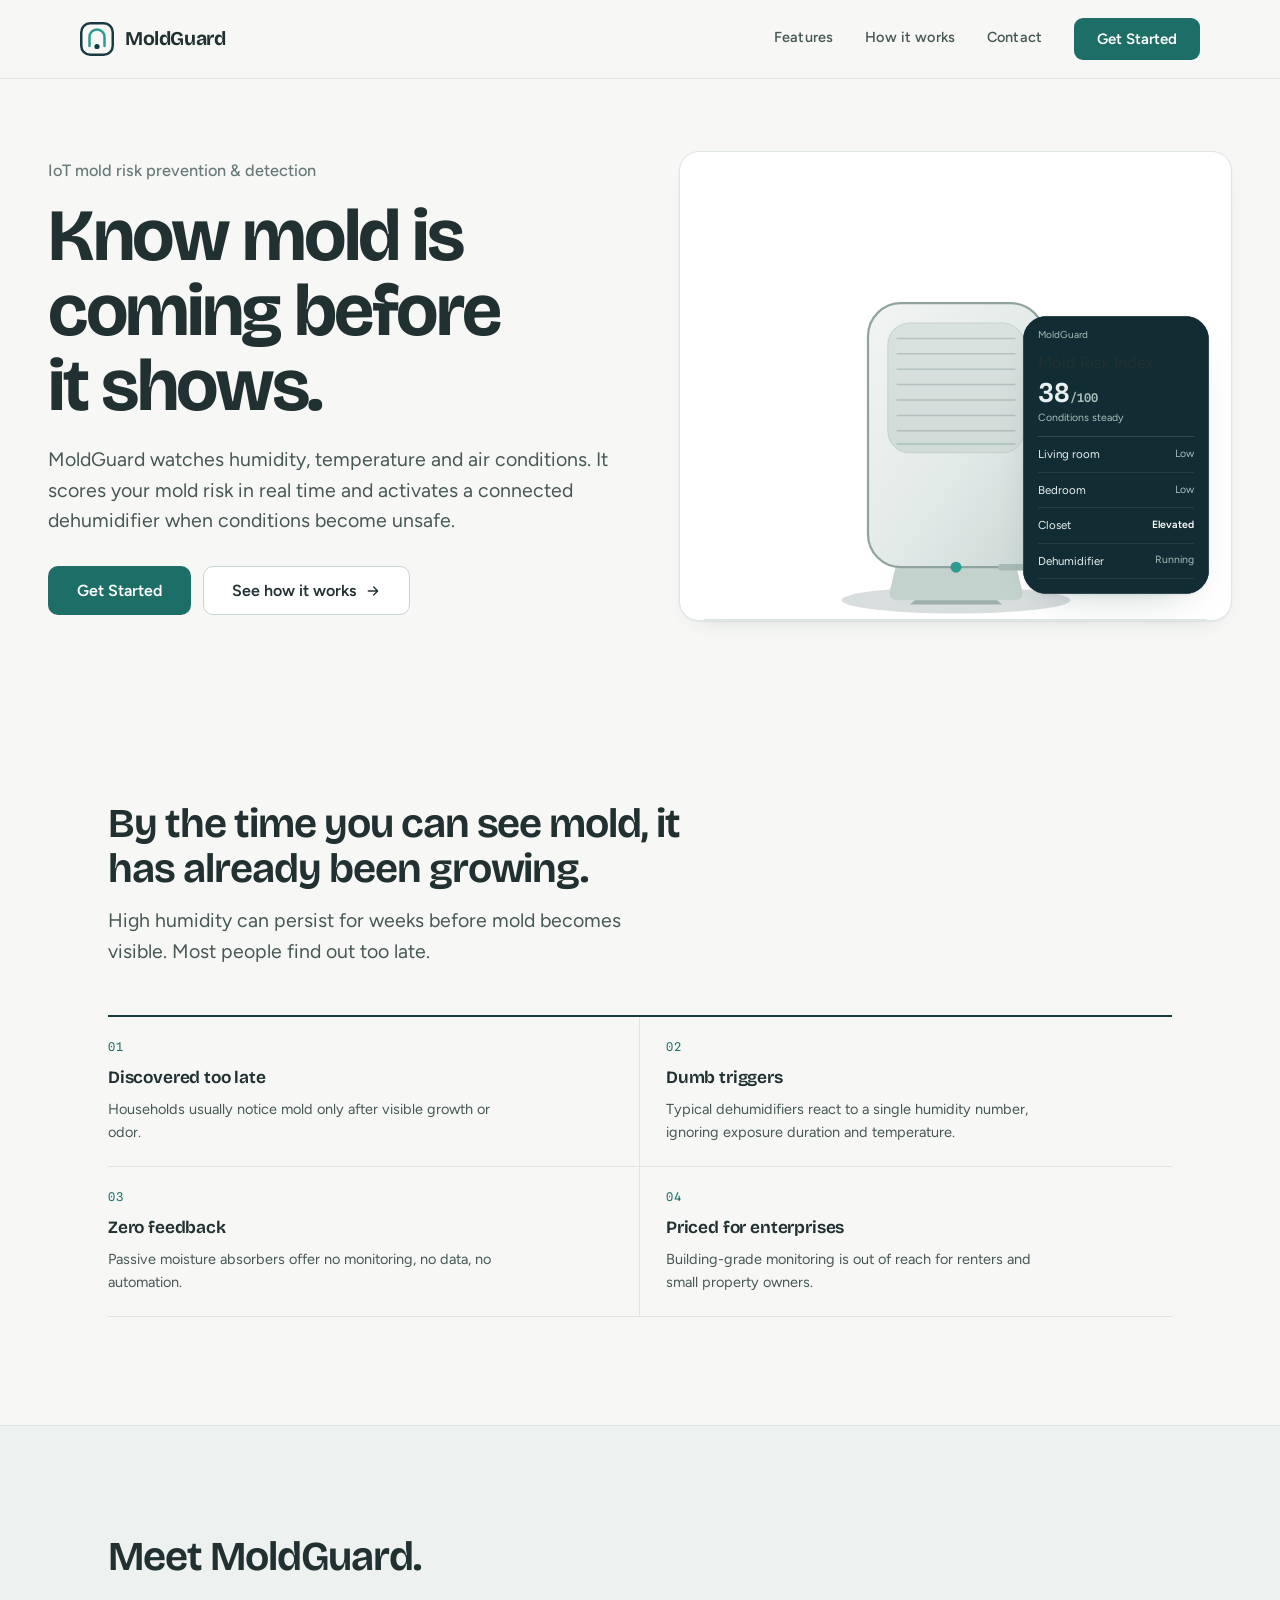
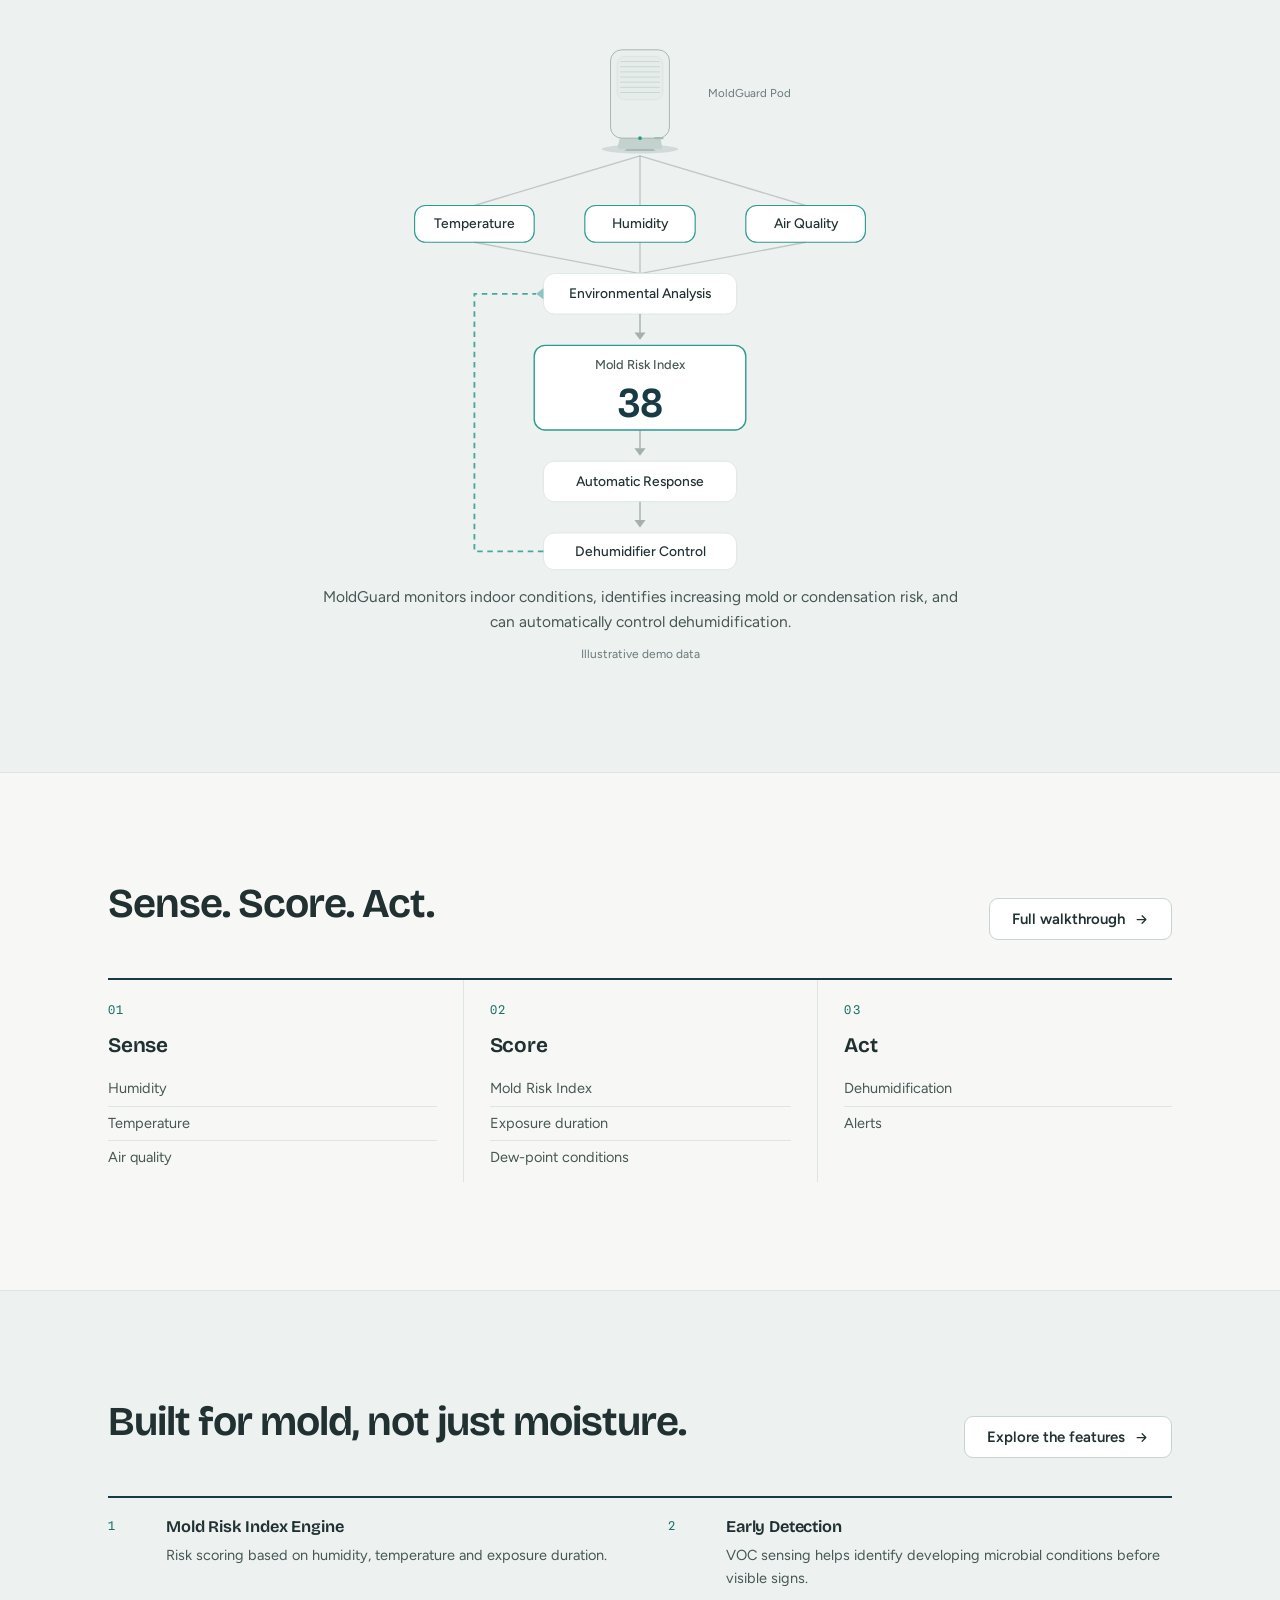
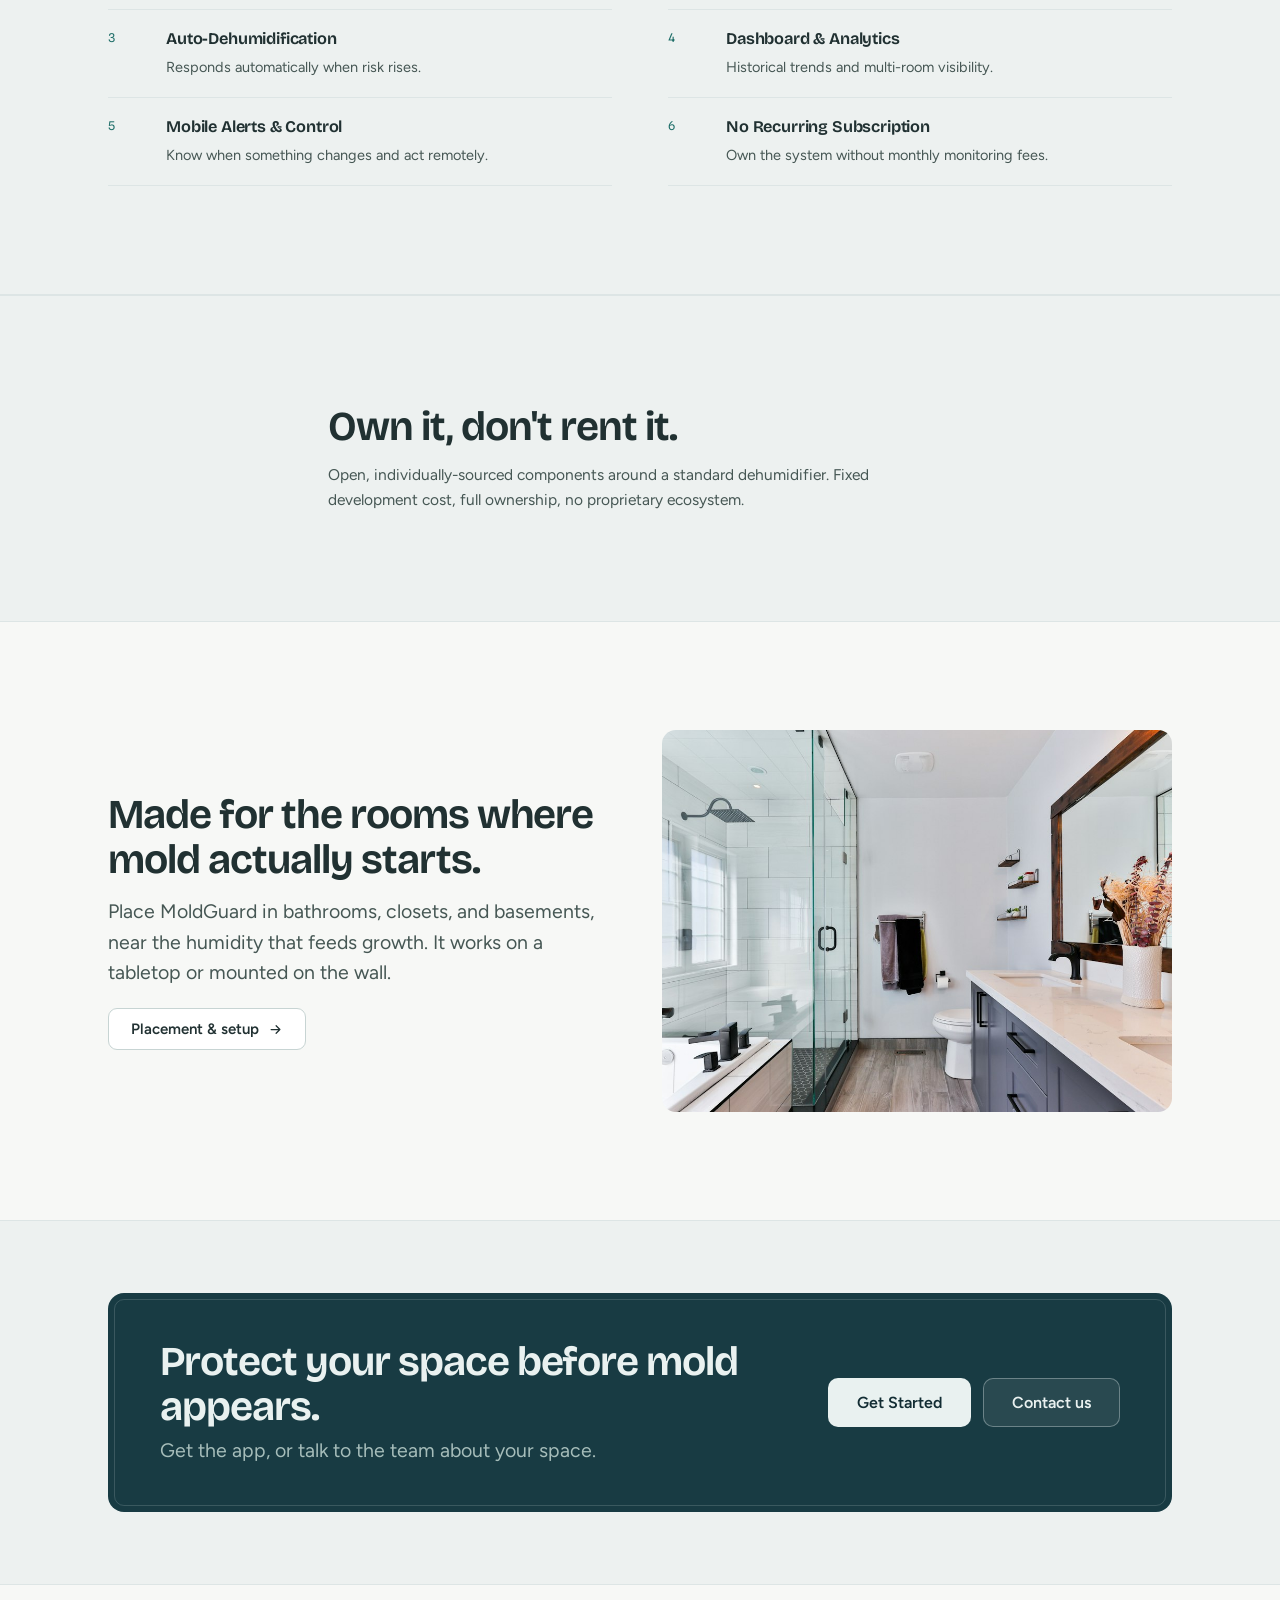
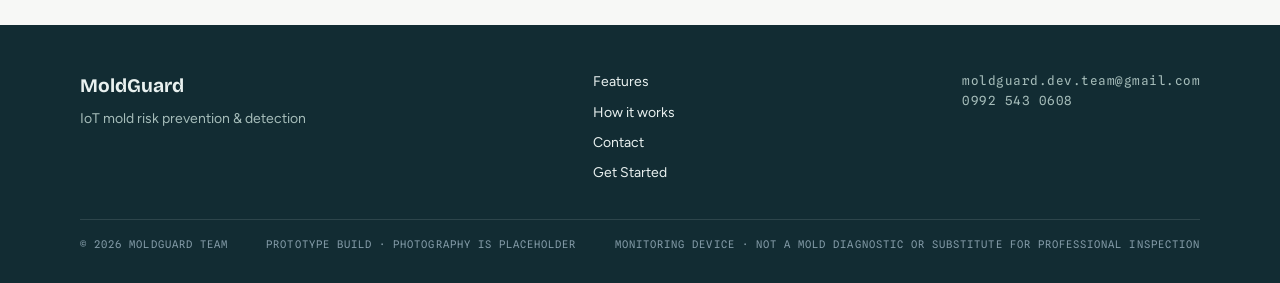
==== commit fd978a2f: "Product story: flow diagram on index, 4-stage story + app-spec mocks on subpages - index: Meet MoldG" ====
--- a/index.html
+++ b/index.html
@@ -25,7 +25,7 @@
 <link rel="preconnect" href="https://fonts.googleapis.com">
 <link rel="preconnect" href="https://fonts.gstatic.com" crossorigin>
 <link href="https://fonts.googleapis.com/css2?family=Bricolage+Grotesque:opsz,wght@12..96,500;12..96,650;12..96,700&family=Figtree:wght@400;500;600;700&family=Spline+Sans+Mono:wght@450;600&display=swap" rel="stylesheet">
-<link rel="stylesheet" href="site.css?v=final">
+<link rel="stylesheet" href="site.css?v=2">
 </head>
 <body class="page-index">
 <a class="skip" href="#main">Skip to content</a>
@@ -98,7 +98,7 @@
           <div class="phone-ui">
             <div class="p-top"><span>MoldGuard</span></div>
             <div class="p-body">
-              <span class="p-risk">MOLD RISK INDEX</span>
+              <span class="p-risk">Mold Risk Index</span>
               <div style="font-family:var(--font-mono); font-size:26px; font-weight:600; color:var(--on-dark); line-height:1.1; margin:4px 0 2px;">38<span style="font-size:12px; color:var(--on-dark-2);">/100</span></div>
               <div class="p-cap">Conditions steady</div>
               <div class="p-rooms">
@@ -147,22 +147,19 @@
   </div>
 </section>
 
-<!-- 3 ================= SOLUTION (alternating editorial rows) ================= -->
+<!-- 3 ================= SOLUTION: product flow diagram ================= -->
 <section class="section section-alt">
   <div class="page">
     <div class="section-head">
       <h2>Meet MoldGuard.</h2>
     </div>
 
-    <div class="solrow">
-      <div class="sol-copy">
-        <span class="num">01</span>
-        <h3>The Device</h3>
-        <p>Sensors track the conditions that allow mold to develop.</p>
-      </div>
-      <div class="sol-vis" style="text-align:center;">
-        <!-- Device render: authored SVG (placeholder until product photography) -->
-        <svg class="device-svg" viewBox="0 0 300 340" fill="none" aria-label="MoldGuard device, compact sensor unit" role="img">
+    <div class="flow-wrap">
+      <!-- Authored static flow diagram: Pod → Sensors → Analysis → Risk → Response → Dehumidifier, closed loop -->
+      <svg class="flow-svg" viewBox="0 0 1000 600" role="img"
+           aria-label="Product flow diagram. The MoldGuard pod senses room temperature, humidity and air quality. Environmental analysis produces a Mold Risk Index of 38. An automatic response controls the dehumidifier, and the result feeds back into analysis.">
+        <!-- Pod (reused authored artwork) -->
+        <svg x="440" y="4" width="120" height="136" viewBox="0 0 300 340" fill="none" aria-hidden="true">
           <ellipse cx="150" cy="322" rx="104" ry="12" fill="#122C33" opacity=".12"/>
           <path d="M118 318 h64 l10 8 h-84 z" fill="#9DB0AC"/>
           <path d="M96 322 q-8 -1 -6 -9 l8 -34 h104 l8 34 q2 8 -6 9 z" fill="#C4D2CE"/>
@@ -174,69 +171,69 @@
           <circle cx="150" cy="292" r="5" fill="#2D9A91"/>
           <rect x="188" y="289" width="26" height="6" rx="3" fill="#A9BAB6"/>
         </svg>
-      </div>
-    </div>
-
-    <div class="solrow flip">
-      <div class="sol-copy">
-        <span class="num">02</span>
-        <h3>The Dashboard</h3>
-        <p>See risk, trends and room conditions at a glance.</p>
-      </div>
-      <div class="sol-vis">
-        <!-- Dashboard mock: one measurement + room conditions (illustrative demo data) -->
-        <div class="dash" aria-label="MoldGuard web dashboard preview showing the Mold Risk Index and room conditions">
-          <div class="d-top"><span class="d-title">MoldGuard</span></div>
-          <div class="d-body">
-            <div class="d-side">
-              <div class="d-hero-metric">
-                <span class="d-hero-label">Mold Risk Index</span>
-                <span class="d-hero-num">38</span>
-              </div>
-              <div class="d-room"><span>Living room</span><span style="color:var(--ink-3);">Low</span></div>
-              <div class="d-room"><span>Bedroom</span><span style="color:var(--ink-3);">Low</span></div>
-              <div class="d-room"><span>Closet</span><span style="color:var(--ink-2); font-weight:600;">Elevated</span></div>
-              <div class="d-room"><span>Dehumidifier</span><span style="color:var(--ink-3);">Running</span></div>
-            </div>
-            <div class="d-chart">
-              <svg viewBox="0 0 420 120" width="100%" aria-hidden="true">
-                <polyline points="0,84 60,78 120,80 180,68 240,60 300,54 360,50 420,44" fill="none" stroke="#8FBDB8" stroke-width="3.5" stroke-linecap="round"/>
-                <polyline points="0,96 60,92 120,88 180,82 240,72 300,68 360,58 420,56" fill="none" stroke="#A6BDBA" stroke-width="2" stroke-linecap="round" opacity=".7"/>
-              </svg>
-              <div class="d-kpi"><span>Humidity <b>64%</b></span><span>Temp <b>27&deg;C</b></span></div>
-            </div>
-          </div>
-        </div>
-      </div>
-    </div>
-
-    <div class="solrow">
-      <div class="sol-copy">
-        <span class="num">03</span>
-        <h3>The App</h3>
-        <p>Get alerts and control your system from anywhere.</p>
-      </div>
-      <div class="sol-vis" style="display:grid; place-items:center;">
-        <!-- Phone mock: app home screen (illustrative demo data) -->
-        <div class="phone-ui">
-            <div class="p-top"><span>MoldGuard</span></div>
-            <div class="p-body">
-              <div class="p-greet">Good evening</div>
-              <div class="p-metric">
-                <span class="p-label">Mold Risk Index</span>
-                <div class="p-num">38<span class="p-scale">/100</span></div>
-              </div>
-              <div class="p-rooms">
-                <div class="p-room"><span>Living room</span><em class="p-state">Low</em></div>
-                <div class="p-room"><span>Bedroom</span><em class="p-state">Low</em></div>
-                <div class="p-room"><span>Closet</span><em class="p-state p-elev">Elevated</em></div>
-                <div class="p-room"><span>Dehumidifier</span><em class="p-state">Running</em></div>
-              </div>
-            </div>
-          </div>
-      </div>
-    </div>
-
+        <text x="574" y="76" font-family="Figtree, sans-serif" font-size="12.5" fill="#687979">MoldGuard Pod</text>
+
+        <!-- Pod to sensor fan -->
+        <g stroke="#687979" stroke-opacity=".35" stroke-width="1.5" fill="none">
+          <path d="M500 140 L320 194"/>
+          <path d="M500 140 L500 194"/>
+          <path d="M500 140 L680 194"/>
+        </g>
+
+        <!-- Sensor nodes -->
+        <g font-family="Figtree, sans-serif" font-size="15" font-weight="500" fill="#213132" text-anchor="middle">
+          <rect x="255" y="194" width="130" height="40" rx="12" fill="#FFFFFF" stroke="#2D9A91" stroke-width="1.25"/>
+          <rect x="440" y="194" width="120" height="40" rx="12" fill="#FFFFFF" stroke="#2D9A91" stroke-width="1.25"/>
+          <rect x="615" y="194" width="130" height="40" rx="12" fill="#FFFFFF" stroke="#2D9A91" stroke-width="1.25"/>
+          <text x="320" y="219">Temperature</text>
+          <text x="500" y="219">Humidity</text>
+          <text x="680" y="219">Air Quality</text>
+        </g>
+
+        <!-- Sensors converge to analysis -->
+        <g stroke="#687979" stroke-opacity=".35" stroke-width="1.5" fill="none">
+          <path d="M320 234 L500 268"/>
+          <path d="M500 234 L500 268"/>
+          <path d="M680 234 L500 268"/>
+        </g>
+
+        <!-- Environmental Analysis -->
+        <rect x="395" y="268" width="210" height="44" rx="12" fill="#FFFFFF" stroke="#DDE5E5" stroke-width="1"/>
+        <text x="500" y="295" font-family="Figtree, sans-serif" font-size="15" font-weight="500" fill="#213132" text-anchor="middle">Environmental Analysis</text>
+
+        <!-- Analysis to Risk -->
+        <path d="M500 312 L500 332" stroke="#687979" stroke-opacity=".55" stroke-width="1.5"/>
+        <polygon points="494,332 506,332 500,340" fill="#687979" fill-opacity=".55"/>
+
+        <!-- Mold Risk Index (anchor node) -->
+        <rect x="385" y="346" width="230" height="92" rx="12" fill="#FFFFFF" stroke="#2D9A91" stroke-width="1.5"/>
+        <text x="500" y="372" font-family="Figtree, sans-serif" font-size="14" font-weight="500" fill="#465754" text-anchor="middle">Mold Risk Index</text>
+        <text x="500" y="424" font-family="'Spline Sans Mono', monospace" font-size="42" font-weight="600" fill="#183B43" text-anchor="middle">38</text>
+
+        <!-- Risk to Response -->
+        <path d="M500 438 L500 458" stroke="#687979" stroke-opacity=".55" stroke-width="1.5"/>
+        <polygon points="494,458 506,458 500,466" fill="#687979" fill-opacity=".55"/>
+
+        <!-- Automatic Response -->
+        <rect x="395" y="472" width="210" height="44" rx="12" fill="#FFFFFF" stroke="#DDE5E5" stroke-width="1"/>
+        <text x="500" y="499" font-family="Figtree, sans-serif" font-size="15" font-weight="500" fill="#213132" text-anchor="middle">Automatic Response</text>
+
+        <!-- Response to Dehumidifier -->
+        <path d="M500 516 L500 536" stroke="#687979" stroke-opacity=".55" stroke-width="1.5"/>
+        <polygon points="494,536 506,536 500,544" fill="#687979" fill-opacity=".55"/>
+
+        <!-- Dehumidifier Control -->
+        <rect x="395" y="550" width="210" height="40" rx="12" fill="#FFFFFF" stroke="#DDE5E5" stroke-width="1"/>
+        <text x="500" y="575" font-family="Figtree, sans-serif" font-size="15" font-weight="500" fill="#213132" text-anchor="middle">Dehumidifier Control</text>
+
+        <!-- Closed-loop return (dashed) -->
+        <path d="M395 570 H320 V290 H387" stroke="#2D9A91" stroke-opacity=".85" stroke-width="2" stroke-dasharray="6 5" fill="none"/>
+        <polygon points="395,284 395,296 387,290" fill="#2D9A91" fill-opacity=".5"/>
+      </svg>
+    </div>
+
+    <p class="flow-lede">MoldGuard monitors indoor conditions, identifies increasing mold or condensation risk, and can automatically control dehumidification.</p>
+    <p class="flow-note">Illustrative demo data</p>
   </div>
 </section>
 
@@ -257,7 +254,7 @@
         <ul>
           <li>Humidity</li>
           <li>Temperature</li>
-          <li>VOC</li>
+          <li>Air quality</li>
         </ul>
       </div>
       <div class="step">
--- a/site.css
+++ b/site.css
@@ -508,22 +508,11 @@
   .problist .prob { border-right: none !important; padding-left: 0; padding-right: 0; }
 }
 
-/* ---- solution: alternating editorial rows ---- */
-.solrow { display: grid; grid-template-columns: 1fr 1fr; gap: 52px; align-items: center; padding: 72px 0; }
-.solrow:first-of-type { padding-top: 24px; }
-.solrow + .solrow { border-top: none; }  /* separation = whitespace, not rules */
-.solrow.flip .sol-copy { order: 2; }
-.solrow.flip .sol-vis { order: 1; }
-.sol-copy .num { font-family: var(--font-mono); font-size: 12px; letter-spacing: .1em; color: var(--accent-ink); display: block; margin-bottom: 10px; }
-.sol-copy h3 { font-size: 1.45rem; margin-bottom: 8px; }
-.sol-copy p { color: var(--ink-2); font-size: 15.5px; max-width: 46ch; margin: 0; }
-.sol-vis { min-width: 0; }
-.solrow .device-svg { width: min(300px, 80%); margin: 0 auto; }
-@media (max-width: 860px) {
-  .solrow { grid-template-columns: 1fr; gap: 26px; padding: 48px 0; }
-  .solrow.flip .sol-copy { order: 0; }
-  .solrow.flip .sol-vis { order: 1; }
-}
+/* ---- solution: product flow diagram ---- */
+.flow-wrap { max-width: 920px; margin: 0 auto; }
+.flow-svg { display: block; width: 100%; height: auto; }
+.flow-lede { max-width: 640px; margin: 6px auto 0; text-align: center; color: var(--ink-2); font-size: 15.5px; }
+.flow-note { margin: 10px 0 0; text-align: center; font-size: 12px; color: var(--ink-3); }
 
 /* ---- signature steps: Sense. Score. Act. ---- */
 .steps3 { display: grid; grid-template-columns: repeat(3, 1fr); border-top: 2px solid var(--deep); }
@@ -597,3 +586,5 @@
 .phone-ui .p-room { display: flex; justify-content: space-between; align-items: center; gap: 10px; padding: 8px 0; border-bottom: 1px solid rgba(233,241,240,.08); font-size: 11.5px; color: var(--on-dark); }
 .phone-ui .p-state { font-style: normal; font-size: 10.5px; color: var(--on-dark-2); }
 .phone-ui .p-state.p-elev { color: #fff; font-weight: 600; }
+
+.store-badges a { display: inline-block; line-height: 0; }
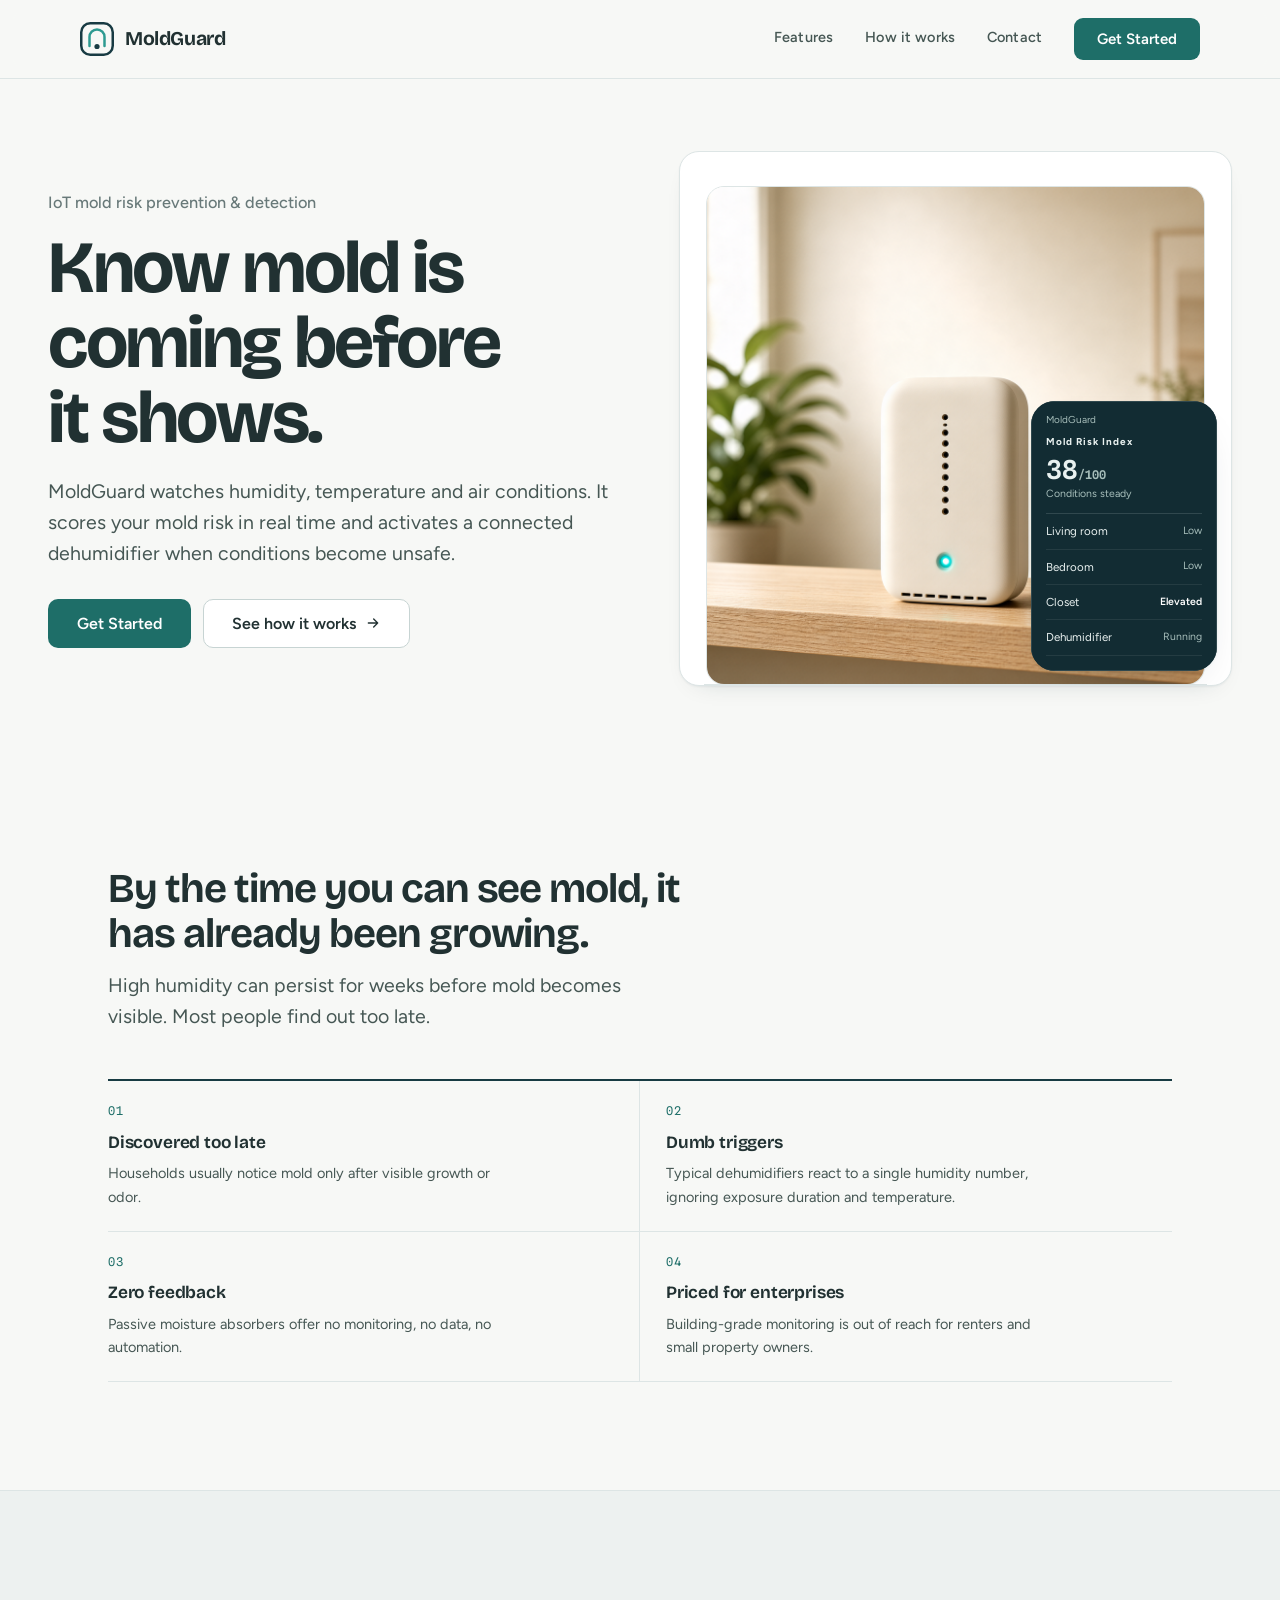
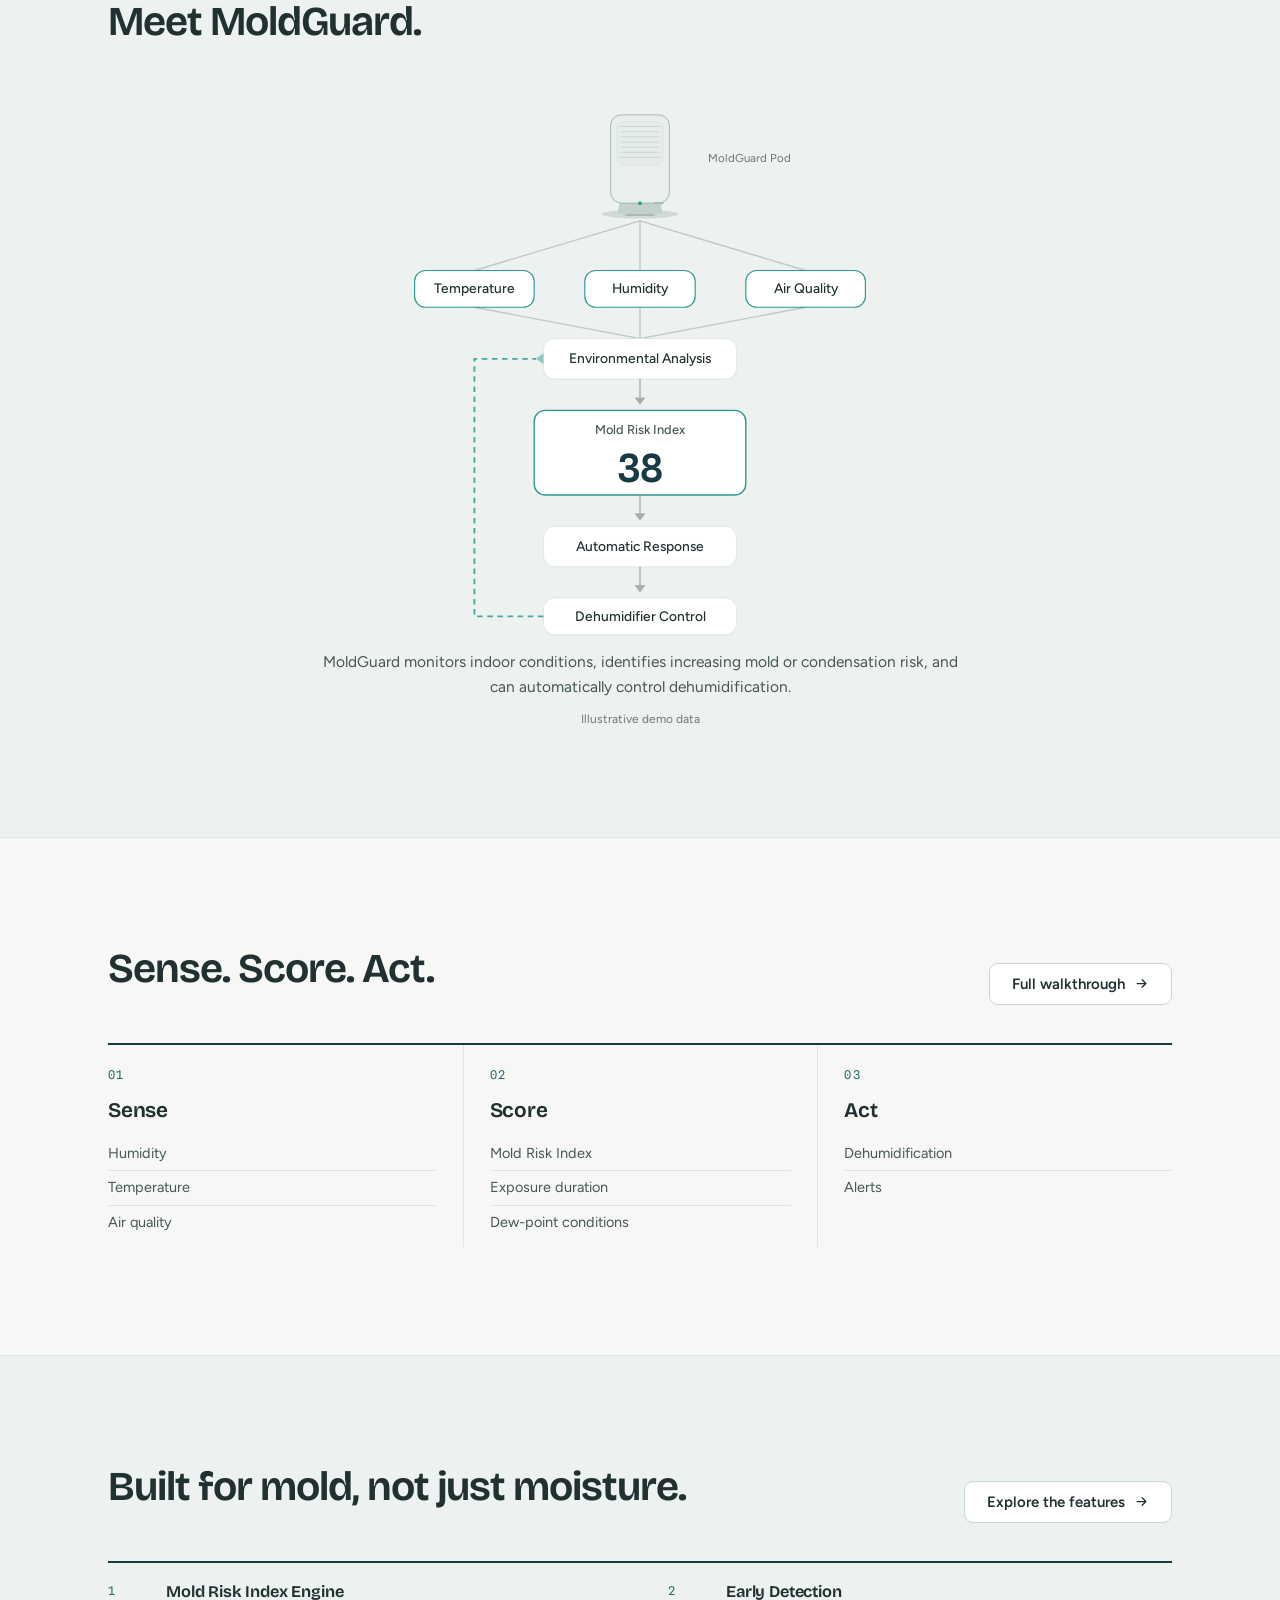
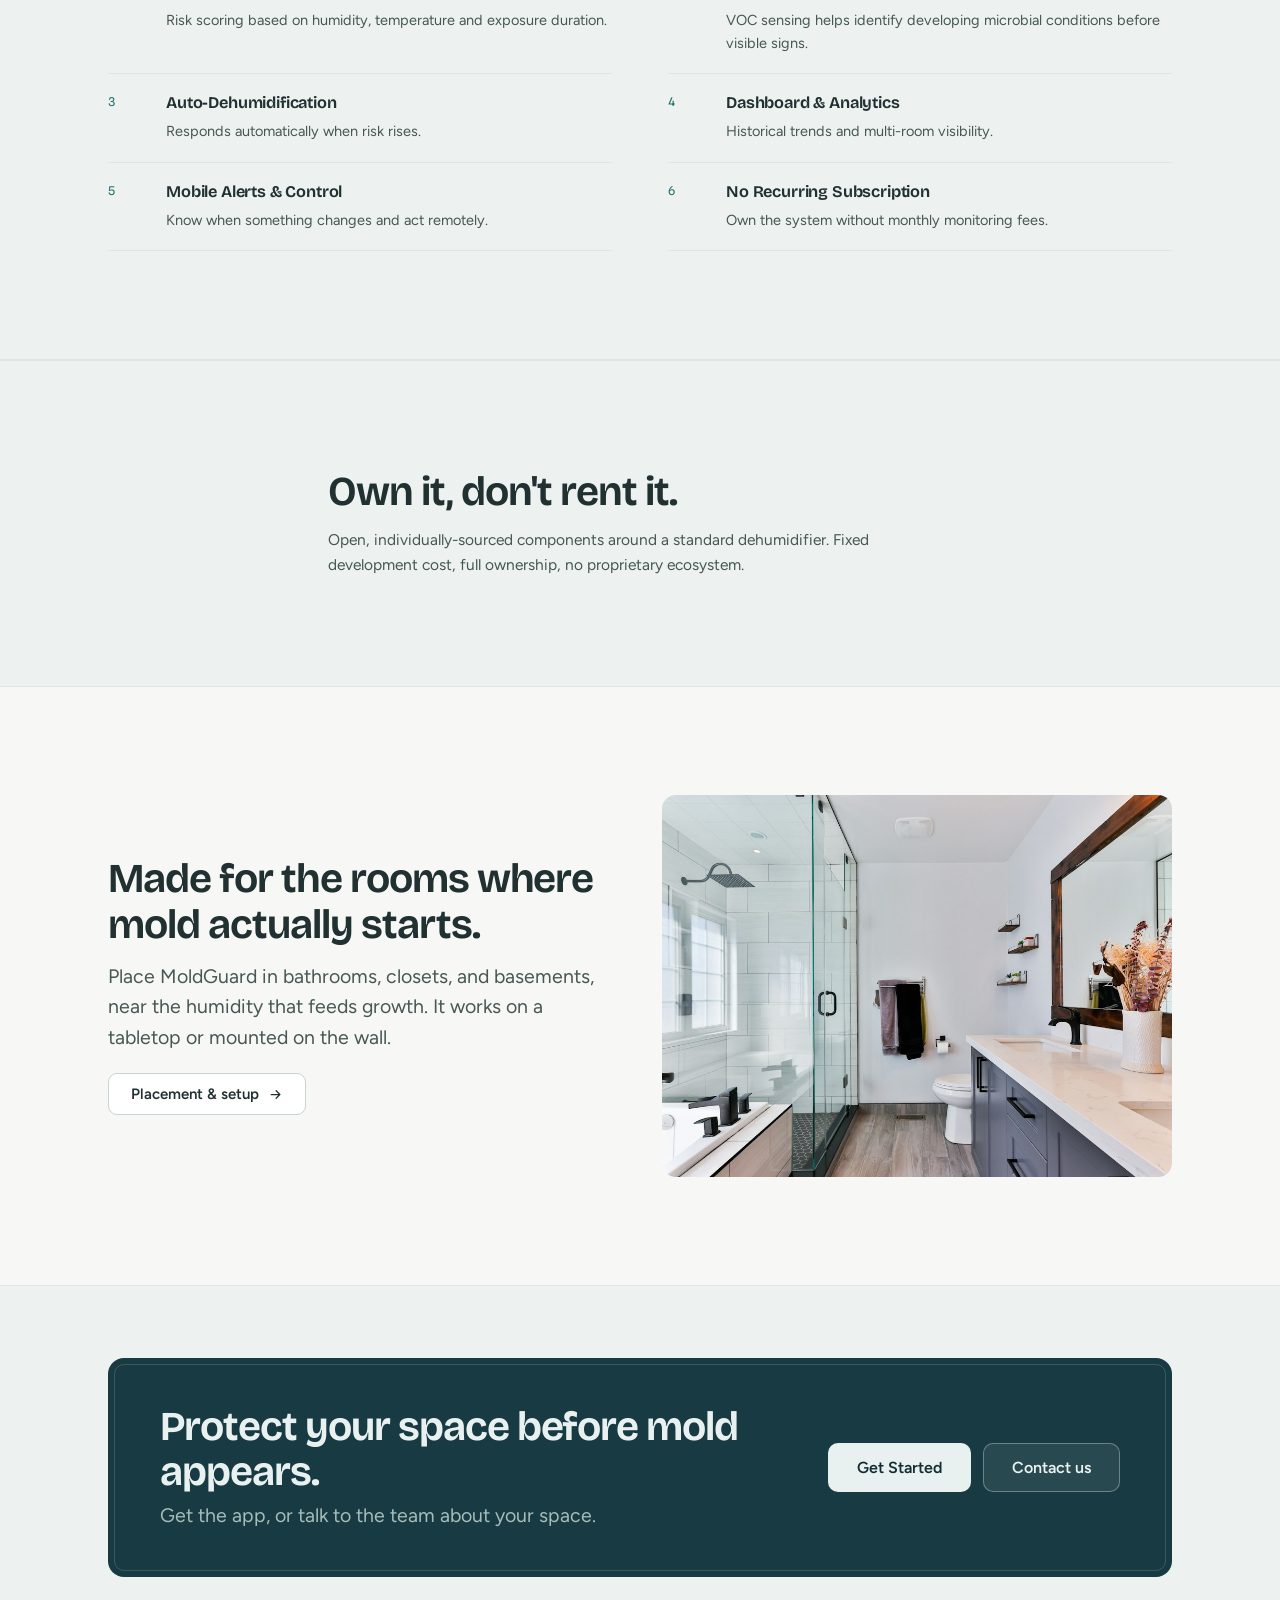
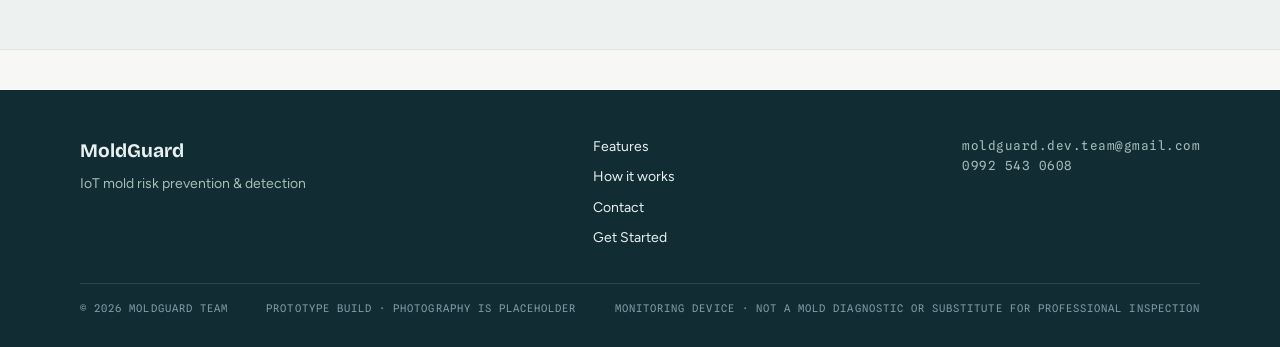
==== commit efc93200: "Hero: generated product render (SenseNova) replaces SVG placeholder - assets/pod-hero.png: photoreal" ====
--- a/index.html
+++ b/index.html
@@ -69,31 +69,11 @@
 
     <div>
       <div class="showcase">
-        <!-- Device render: authored SVG, clean body + grille + single teal status LED (placeholder until product photography) -->
-        <svg class="device-svg" viewBox="0 0 300 340" fill="none" aria-label="MoldGuard device, compact sensor unit with status light" role="img">
-          <defs>
-            <linearGradient id="body" x1="0" y1="0" x2="1" y2="1">
-              <stop offset="0" stop-color="#F2F4F3"/><stop offset=".55" stop-color="#E2EAE8"/><stop offset="1" stop-color="#C9D6D3"/>
-            </linearGradient>
-            <linearGradient id="grille" x1="0" y1="0" x2="0" y2="1">
-              <stop offset="0" stop-color="#B8C8C4"/><stop offset="1" stop-color="#9DB0AC"/>
-            </linearGradient>
-          </defs>
-          <ellipse cx="150" cy="322" rx="104" ry="12" fill="#122C33" opacity=".16"/>
-          <path d="M118 318 h64 l10 8 h-84 z" fill="#9DB0AC"/>
-          <path d="M96 322 q-8 -1 -6 -9 l8 -34 h104 l8 34 q2 8 -6 9 z" fill="#C4D2CE"/>
-          <rect x="70" y="52" width="160" height="240" rx="30" fill="url(#body)" stroke="#8FA3A0" stroke-width="2"/>
-          <rect x="88" y="70" width="124" height="118" rx="20" fill="#E5ECEA" stroke="#C9D6D3"/>
-          <g stroke="#B3C3BF" stroke-width="1.4">
-            <path d="M96 84 h108M96 98 h108M96 112 h108M96 126 h108M96 140 h108M96 154 h108M96 168 h108M96 180 h108"/>
-          </g>
-          <rect x="88" y="70" width="124" height="118" rx="20" fill="url(#grille)" opacity=".28"/>
-          <!-- single small teal status LED -->
-          <circle cx="150" cy="292" r="5" fill="#2D9A91"/>
-          <rect x="188" y="289" width="26" height="6" rx="3" fill="#A9BAB6"/>
-        </svg>
+        <!-- MoldGuard Pod: generated product render (SenseNova; product photography placeholder for real photos) -->
+        <img class="pod-hero" src="assets/pod-hero.png" alt="MoldGuard Pod, a compact matte-white environmental monitor with a teal status light, on a wooden shelf in a bright living room" width="1024" height="1024">
 
         <!-- Phone mock: clean app screen (name, risk index, status, room list) -->
+<!-- Phone mock: clean app screen (name, risk index, status, room list) -->
         <div class="showcase-phone">
           <div class="phone-ui">
             <div class="p-top"><span>MoldGuard</span></div>
--- a/site.css
+++ b/site.css
@@ -486,7 +486,7 @@
 }
 .showcase .device-svg { width: min(330px, 76%); height: auto; position: relative; z-index: 1; }
 .showcase-phone {
-  position: absolute; right: 22px; bottom: 26px; z-index: 2;
+  position: absolute; right: 14px; bottom: 14px; z-index: 2;
   width: 186px; border-radius: 24px; overflow: hidden;
   background: var(--deeper); box-shadow: var(--shadow-pop);
 }
@@ -572,8 +572,7 @@
 }
 .phone-ui .p-top { display: flex; justify-content: space-between; padding: 10px 14px 2px; font-size: 10px; color: var(--on-dark-2); }
 .phone-ui .p-body { padding: 4px 14px 14px; }
-.phone-ui .phone-ui .phone-ui .phone-ui .phone-ui .phone-ui .phone-ui .phone-ui 
-.phone-ui .p-risk { color: var(--on-dark); font-weight: 700; font-size: 10px; letter-spacing: .1em; }
+.phone-ui .p-risk { display: block; color: var(--on-dark); font-weight: 700; font-size: 10px; letter-spacing: .1em; margin-bottom: 6px; }
 .phone-ui .p-cap { font-size: 10.5px; color: var(--on-dark-2); margin-top: 2px; }
 .phone-ui .p-row { display: flex; justify-content: space-between; border-top: 1px solid rgba(233,241,240,.14); padding: 6px 0 0; font-size: 11px; color: var(--on-dark); }
 
@@ -588,3 +587,6 @@
 .phone-ui .p-state.p-elev { color: #fff; font-weight: 600; }
 
 .store-badges a { display: inline-block; line-height: 0; }
+
+/* hero pod photo */
+.pod-hero { width: 100%; height: auto; border-radius: 18px; display: block; border: 1px solid var(--line); }
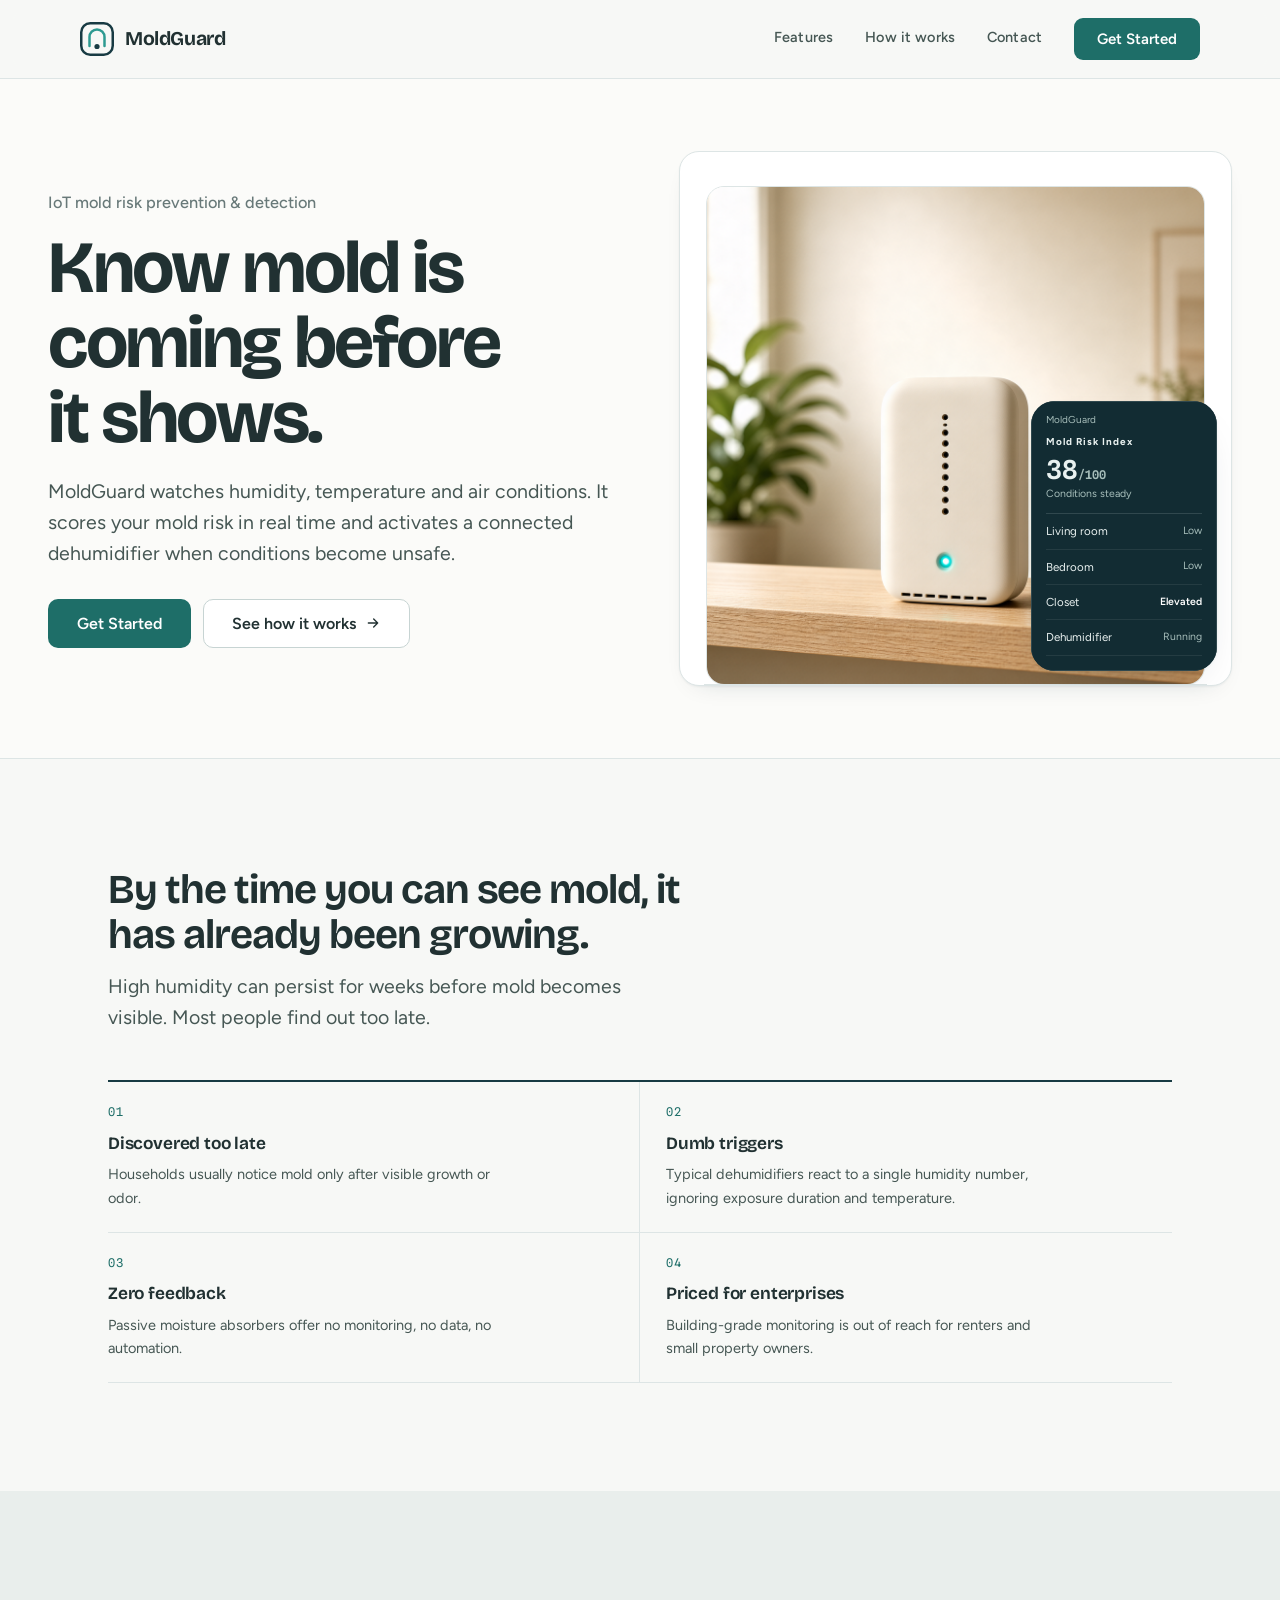
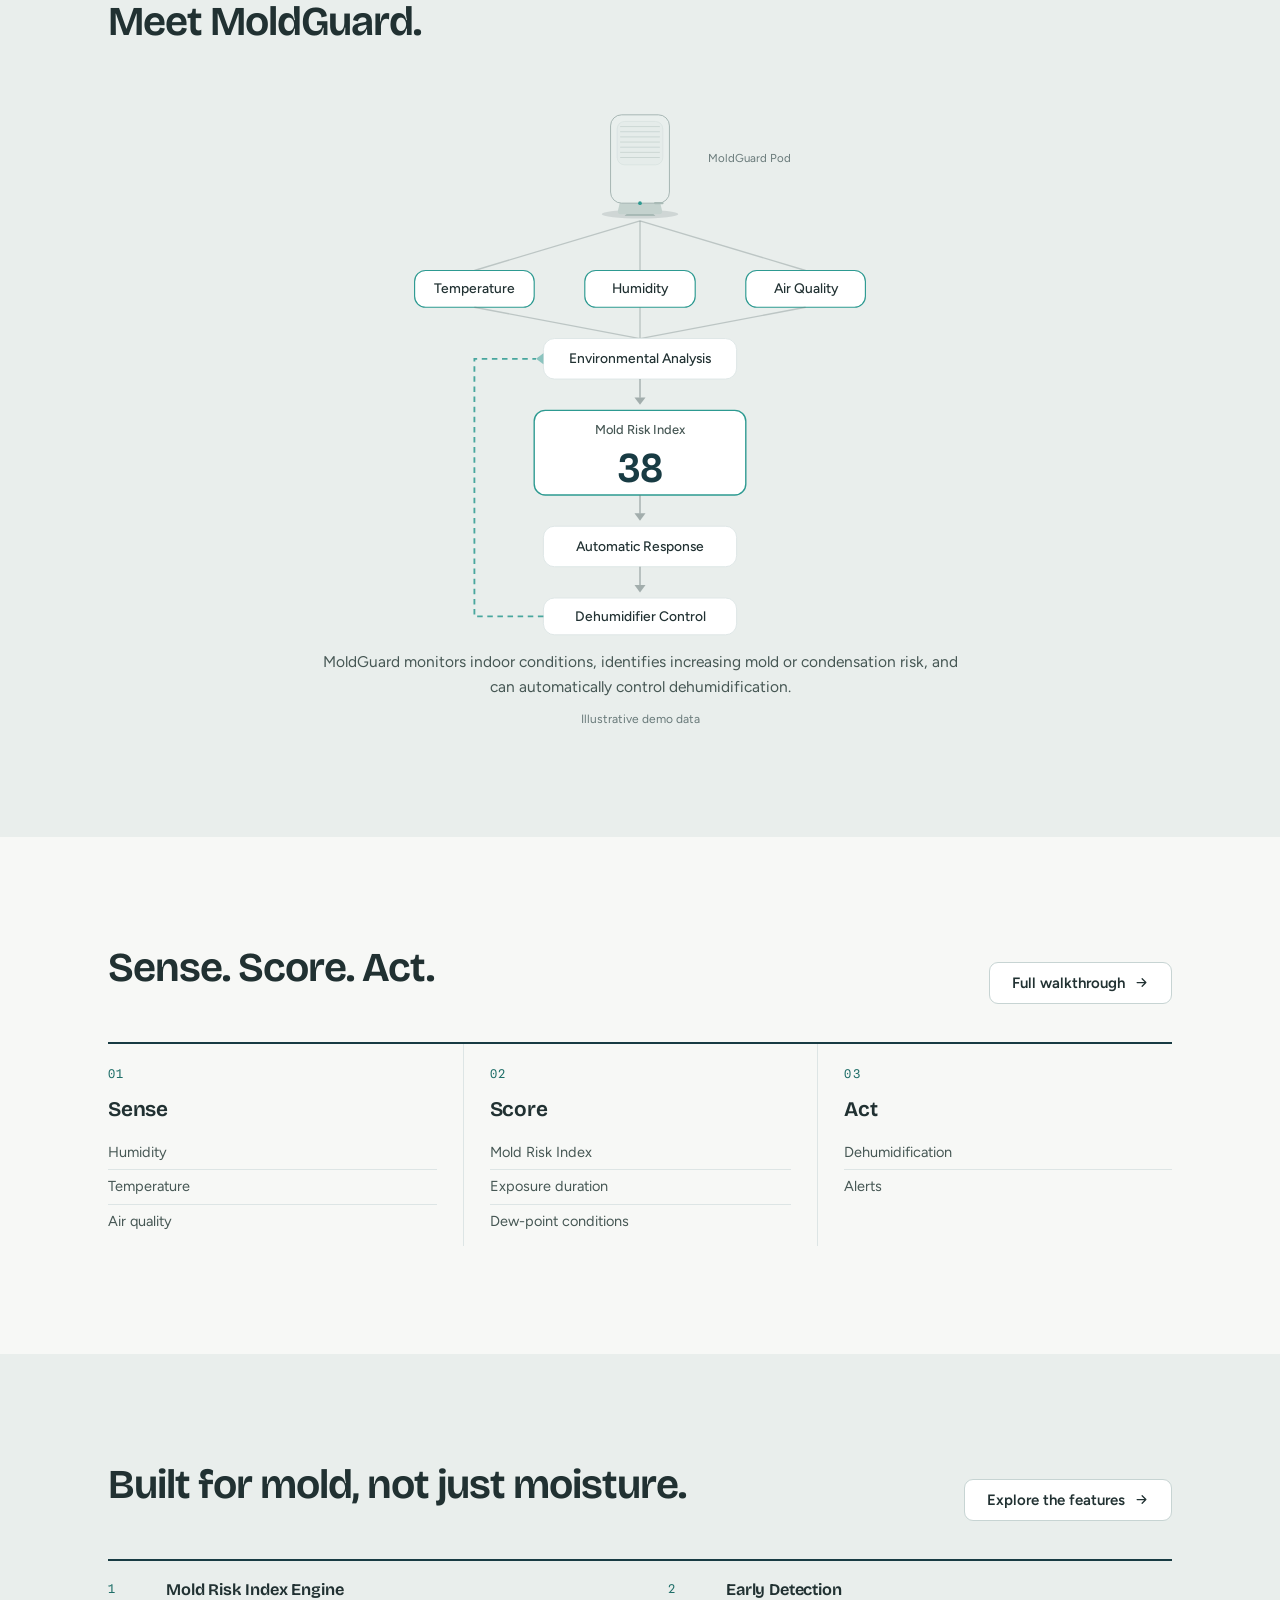
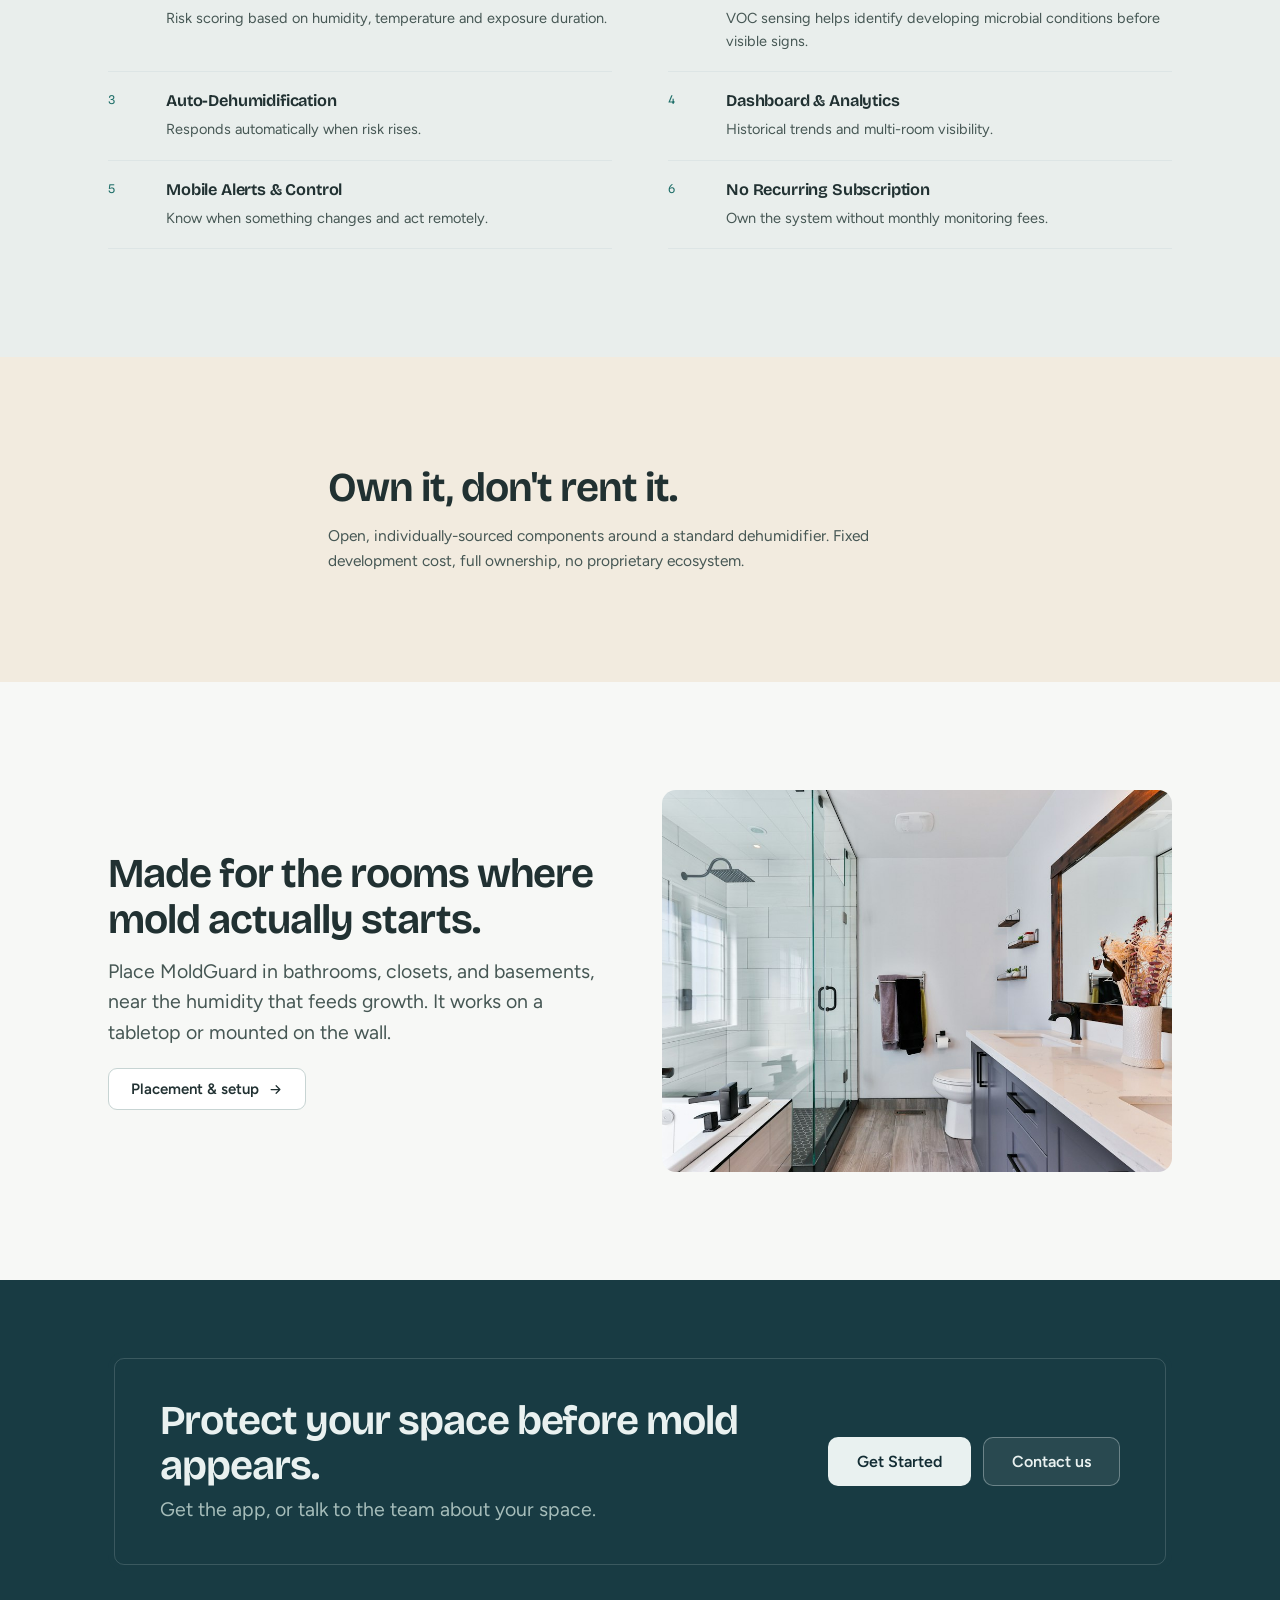
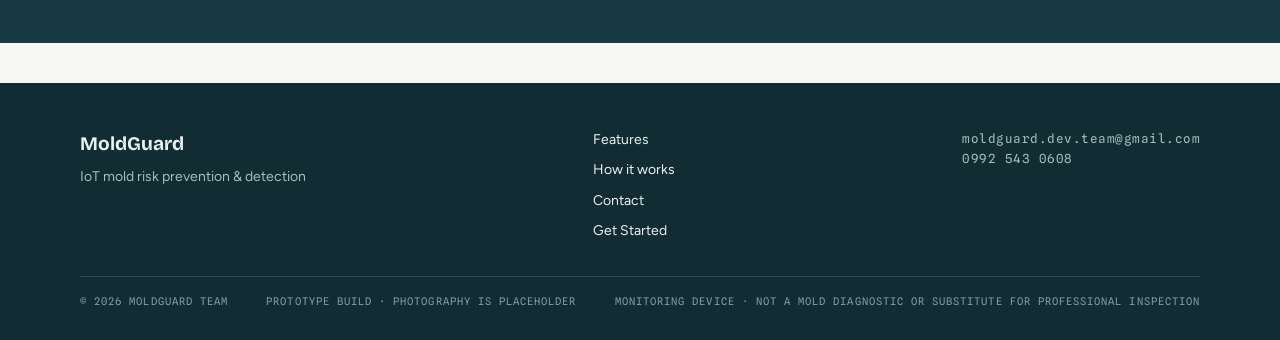
==== commit 5bee5f3c: "Section background rhythm + your reported clip fixes - Surface ladder: hero near-white #FBFBF9 / pap" ====
--- a/index.html
+++ b/index.html
@@ -51,7 +51,7 @@
 <main id="main">
 
 <!-- 1 ================= HERO (light editorial) ================= -->
-<section class="section-tight">
+<section class="section-tight section-hero">
   <div class="page hero-grid hero-grid--device">
     <div>
       <p class="hero-cat">IoT mold risk prevention &amp; detection</p>
@@ -316,7 +316,7 @@
 </section>
 
 <!-- 6 ================= OWN IT (plain band) ================= -->
-<section class="section" style="background:var(--paper-deep); border-top:1px solid var(--line); border-bottom:1px solid var(--line);">
+<section class="section section-warm">
   <div class="page ownit">
     <h2>Own it, don't rent it.</h2>
     <p style="margin-top:8px;">Open, individually-sourced components around a standard dehumidifier. Fixed development cost, full ownership, no proprietary ecosystem.</p>
--- a/site.css
+++ b/site.css
@@ -10,7 +10,7 @@
 
 :root {
   --paper: #F7F8F6;          /* warm off-white foundation */
-  --paper-deep: #EDF1F0;     /* subtle band tint */
+  --paper-deep: #E9EEEC;   /* alternate section band */     /* subtle band tint */
   --surface: #F2F4F2;        /* inputs, subtle fills */
   --card: #ffffff;
   --line: #DDE5E5;
@@ -84,8 +84,6 @@
 .section-flush { padding: 0; }
 .section-alt {
   background: var(--paper-deep);
-  border-top: 1px solid var(--line);
-  border-bottom: 1px solid var(--line);
 }
 .section-head { max-width: 720px; margin-bottom: 48px; }
 .section-head .lede { margin-top: 8px; }
@@ -590,3 +588,10 @@
 
 /* hero pod photo */
 .pod-hero { width: 100%; height: auto; border-radius: 18px; display: block; border: 1px solid var(--line); }
+
+.section-alt--navy { background: var(--deep); color: var(--on-dark); }
+.section-alt--navy h2 { color: var(--on-dark); }
+
+/* ---- landing surface rhythm: paper -> paper-deep -> warm-white tiers ---- */
+.section-hero { background: #FBFBF9; border-bottom: 1px solid var(--line); }
+.section-warm { background: #F2EBDF; }  /* warm beige-leaning band: own-it human moment (one notch deeper so it announces itself) */
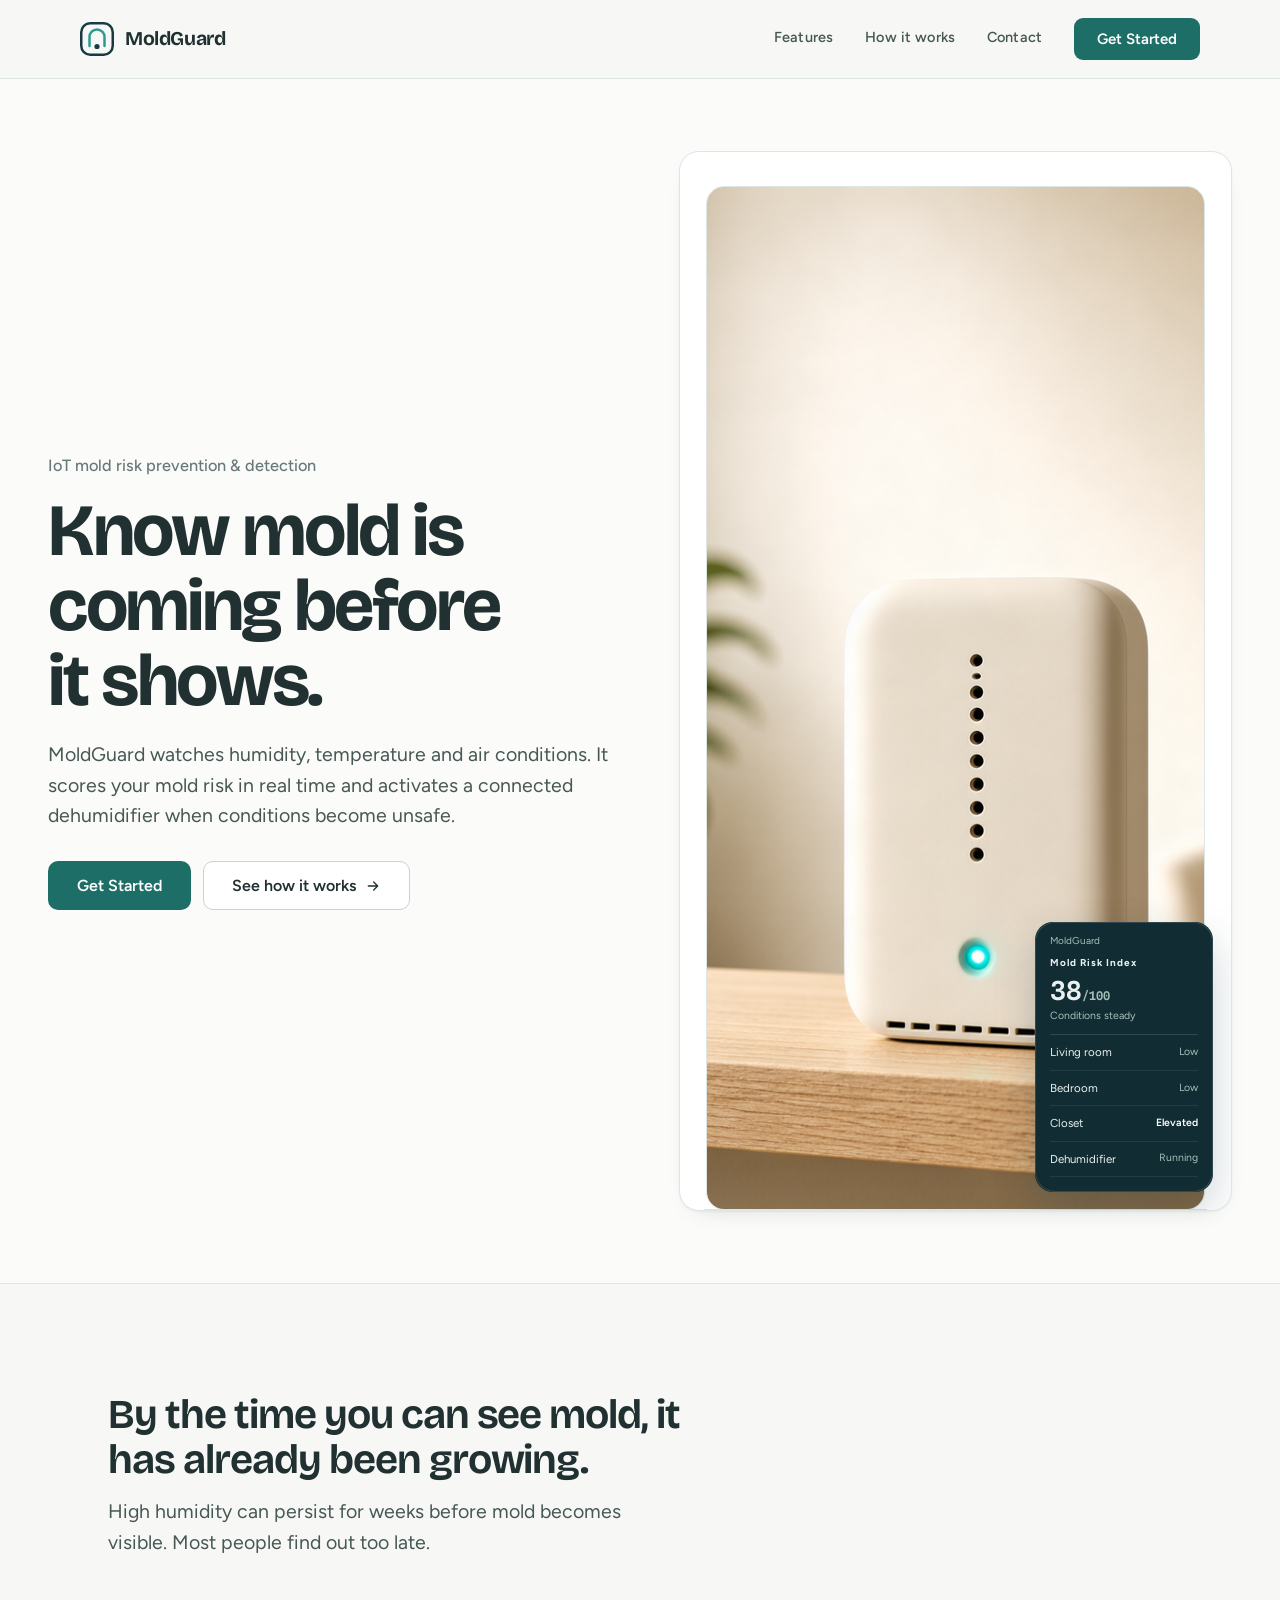
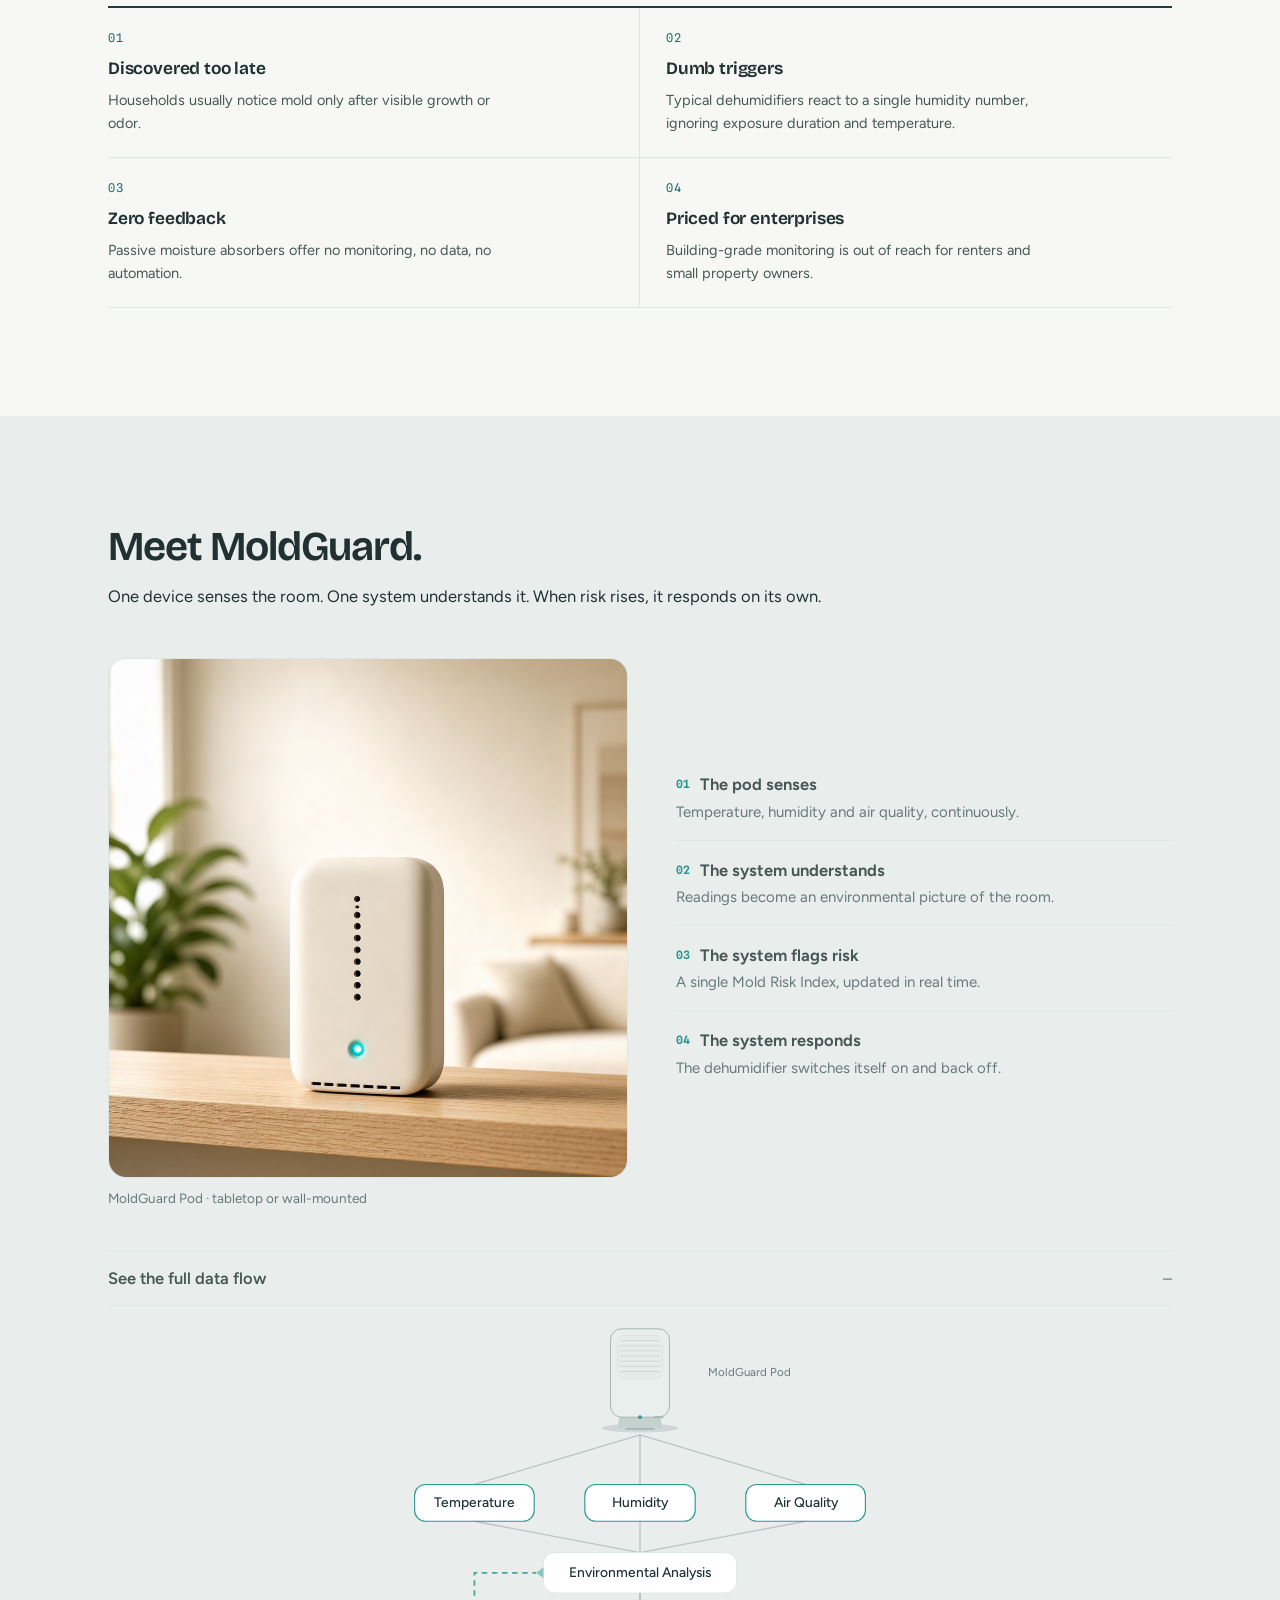
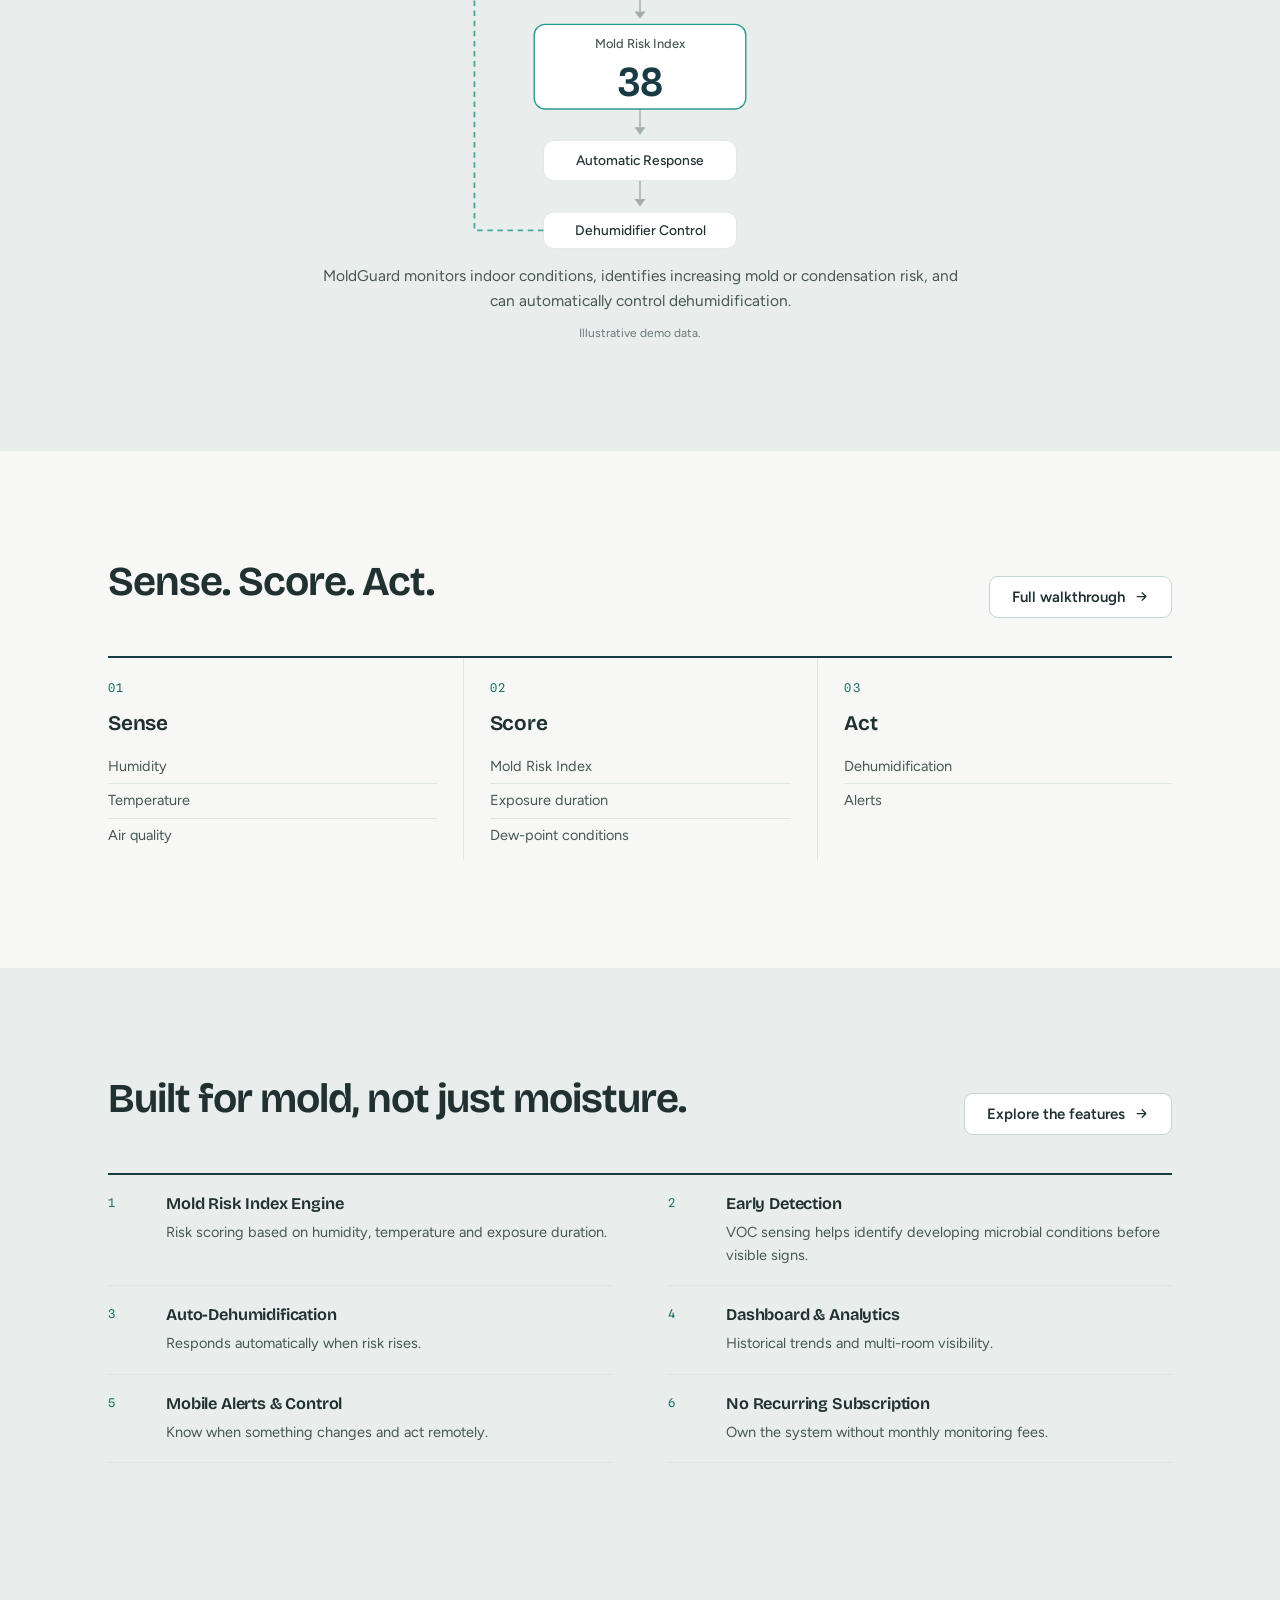
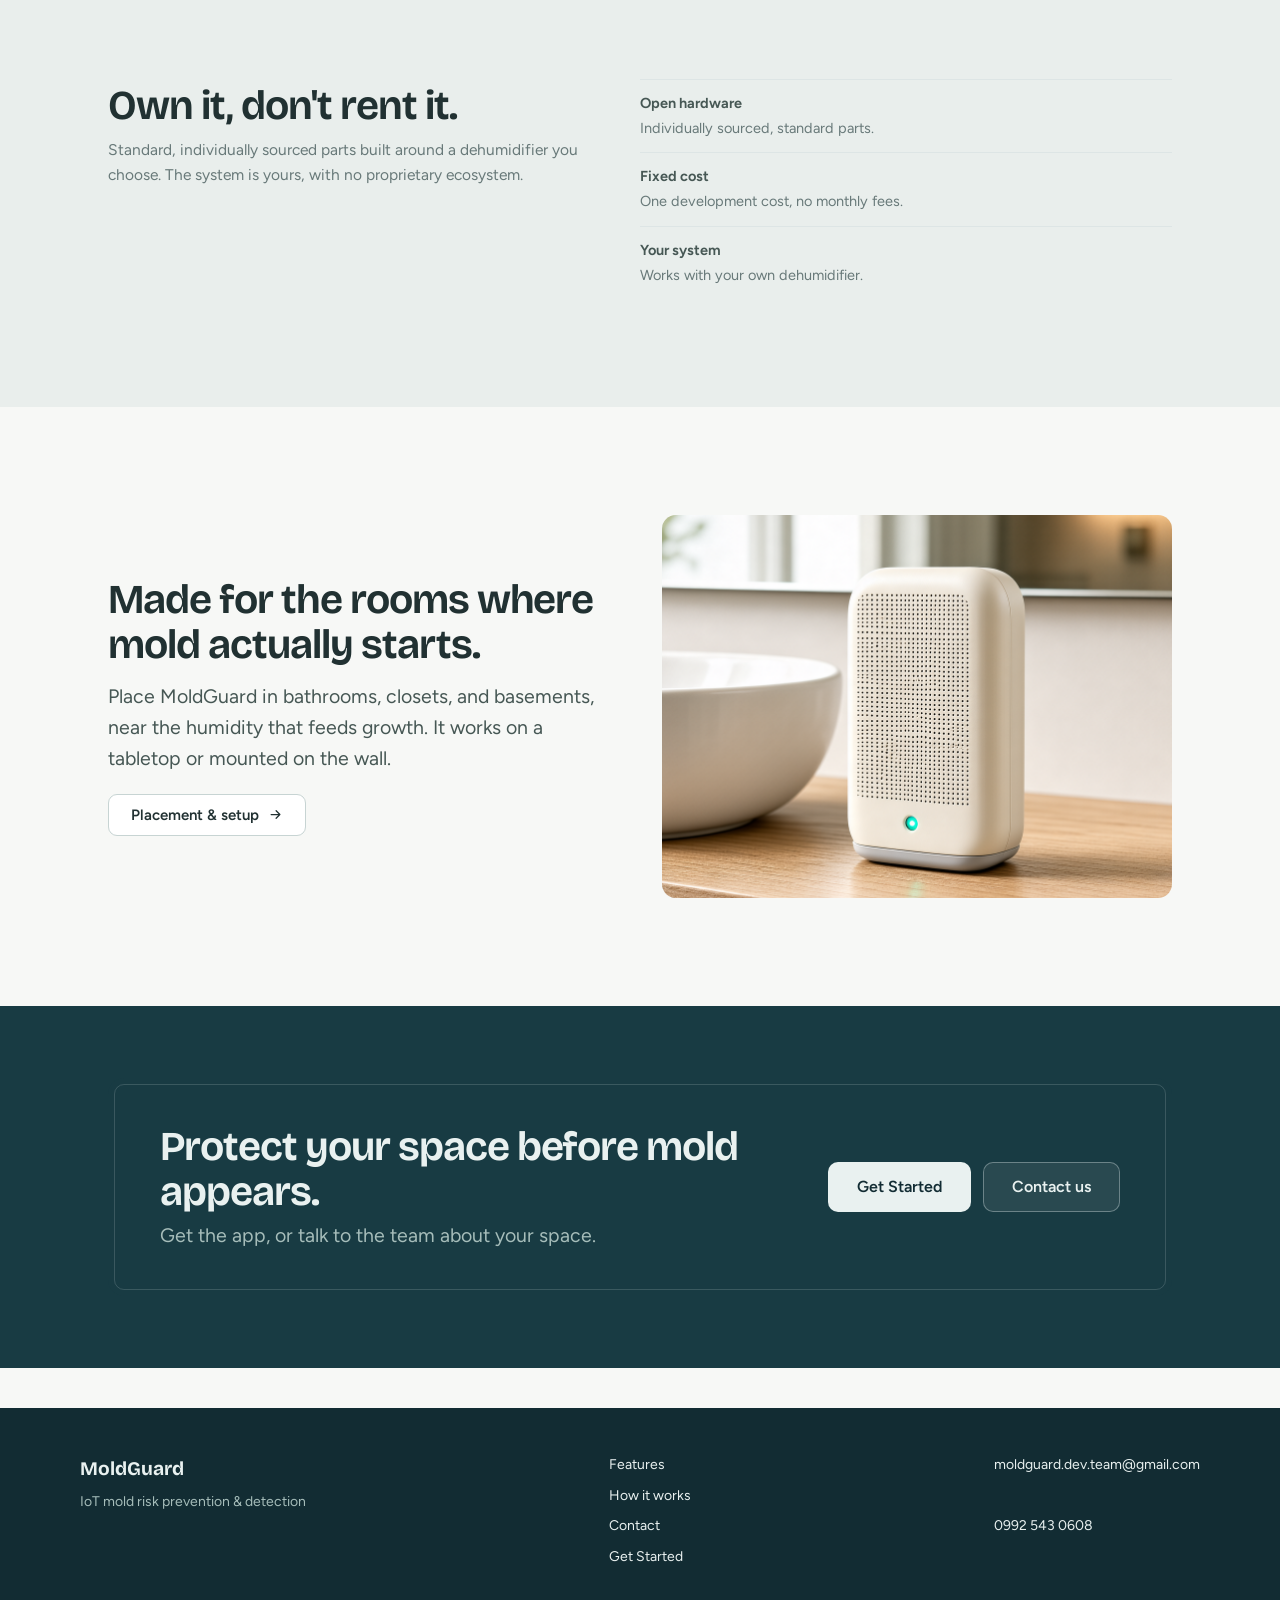
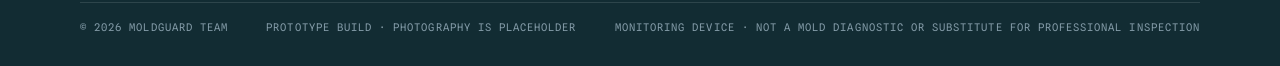
==== commit e2c479af: "Final art direction pass: product-first Meet MoldGuard, own-it integrated, hero/panel geometry, real" ====
--- a/index.html
+++ b/index.html
@@ -25,7 +25,7 @@
 <link rel="preconnect" href="https://fonts.googleapis.com">
 <link rel="preconnect" href="https://fonts.gstatic.com" crossorigin>
 <link href="https://fonts.googleapis.com/css2?family=Bricolage+Grotesque:opsz,wght@12..96,500;12..96,650;12..96,700&family=Figtree:wght@400;500;600;700&family=Spline+Sans+Mono:wght@450;600&display=swap" rel="stylesheet">
-<link rel="stylesheet" href="site.css?v=2">
+<link rel="stylesheet" href="site.css?v=6">
 </head>
 <body class="page-index">
 <a class="skip" href="#main">Skip to content</a>
@@ -132,11 +132,27 @@
   <div class="page">
     <div class="section-head">
       <h2>Meet MoldGuard.</h2>
-    </div>
-
-    <div class="flow-wrap">
-      <!-- Authored static flow diagram: Pod → Sensors → Analysis → Risk → Response → Dehumidifier, closed loop -->
-      <svg class="flow-svg" viewBox="0 0 1000 600" role="img"
+      <p>One device senses the room. One system understands it. When risk rises, it responds on its own.</p>
+    </div>
+
+    <div class="meet-wrap">
+      <figure class="meet-stage">
+        <img src="assets/pod-hero.png" alt="MoldGuard Pod on a wooden shelf" width="520" height="520">
+        <figcaption>MoldGuard Pod &middot; tabletop or wall-mounted</figcaption>
+      </figure>
+
+      <ol class="meet-stages" role="list">
+        <li><span><em>01</em>The pod senses</span>Temperature, humidity and air quality, continuously.</li>
+        <li><span><em>02</em>The system understands</span>Readings become an environmental picture of the room.</li>
+        <li><span><em>03</em>The system flags risk</span>A single Mold Risk Index, updated in real time.</li>
+        <li><span><em>04</em>The system responds</span>The dehumidifier switches itself on and back off.</li>
+      </ol>
+    </div>
+
+    <details class="flow-detail" open>
+      <summary>See the full data flow</summary>
+      <div class="flow-wrap">
+        <svg class="flow-svg" viewBox="0 0 1000 600" role="img"
            aria-label="Product flow diagram. The MoldGuard pod senses room temperature, humidity and air quality. Environmental analysis produces a Mold Risk Index of 38. An automatic response controls the dehumidifier, and the result feeds back into analysis.">
         <!-- Pod (reused authored artwork) -->
         <svg x="440" y="4" width="120" height="136" viewBox="0 0 300 340" fill="none" aria-hidden="true">
@@ -210,14 +226,12 @@
         <path d="M395 570 H320 V290 H387" stroke="#2D9A91" stroke-opacity=".85" stroke-width="2" stroke-dasharray="6 5" fill="none"/>
         <polygon points="395,284 395,296 387,290" fill="#2D9A91" fill-opacity=".5"/>
       </svg>
-    </div>
-
-    <p class="flow-lede">MoldGuard monitors indoor conditions, identifies increasing mold or condensation risk, and can automatically control dehumidification.</p>
-    <p class="flow-note">Illustrative demo data</p>
-  </div>
-</section>
-
-<!-- 4 ================= HOW IT WORKS — Sense. Score. Act. ================= -->
+        <p class="flow-lede">MoldGuard monitors indoor conditions, identifies increasing mold or condensation risk, and can automatically control dehumidification.</p>
+        <p class="flow-note">Illustrative demo data.</p>
+      </div>
+    </details>
+  </div>
+</section>
 <section class="section">
   <div class="page">
     <div style="display:flex; flex-wrap:wrap; gap:18px; align-items:flex-end; justify-content:space-between;">
@@ -316,14 +330,19 @@
 </section>
 
 <!-- 6 ================= OWN IT (plain band) ================= -->
-<section class="section section-warm">
+<section class="section section-alt">
   <div class="page ownit">
-    <h2>Own it, don't rent it.</h2>
-    <p style="margin-top:8px;">Open, individually-sourced components around a standard dehumidifier. Fixed development cost, full ownership, no proprietary ecosystem.</p>
-  </div>
-</section>
-
-<!-- 7 ================= WHERE IT LIVES ================= -->
+    <div class="ownit-copy">
+      <h2>Own it, don't rent it.</h2>
+      <p>Standard, individually sourced parts built around a dehumidifier you choose. The system is yours, with no proprietary ecosystem.</p>
+    </div>
+    <ul class="ownit-points" role="list">
+      <li><strong>Open hardware</strong>Individually sourced, standard parts.</li>
+      <li><strong>Fixed cost</strong>One development cost, no monthly fees.</li>
+      <li><strong>Your system</strong>Works with your own dehumidifier.</li>
+    </ul>
+  </div>
+</section>
 <section class="section">
   <div class="page stepgrid">
     <div>
@@ -335,7 +354,7 @@
         <svg width="15" height="15" viewBox="0 0 24 24" fill="none" aria-hidden="true"><path d="M5 12h14m-6-6 6 6-6 6" stroke="currentColor" stroke-width="2" stroke-linecap="round" stroke-linejoin="round"/></svg></a>
     </div>
     <div class="photo ph-4x3 plain-photo">
-      <img src="assets/bathroom.jpg" alt="Tiled bathroom with visible moisture on surfaces, the room where mold starts" width="1100" height="733">
+      <img src="assets/pod-bath.png" alt="MoldGuard Pod on a bathroom vanity, monitoring humidity near the shower" width="1024" height="1024">
     </div>
   </div>
 </section>
@@ -369,9 +388,9 @@
       <a href="contact.html">Contact</a>
       <a href="download.html">Get Started</a>
     </div>
-    <div class="mono">
-      moldguard.dev.team@gmail.com<br>
-      0992 543 0608
+    <div style="display:grid; gap:8px; font-size:14px;">
+      <a href="mailto:moldguard.dev.team@gmail.com">moldguard.dev.team@gmail.com</a>
+      <a href="tel:+639925430608">0992 543 0608</a>
     </div>
   </div>
   <div class="page fine">
--- a/site.css
+++ b/site.css
@@ -484,9 +484,9 @@
 }
 .showcase .device-svg { width: min(330px, 76%); height: auto; position: relative; z-index: 1; }
 .showcase-phone {
-  position: absolute; right: 14px; bottom: 14px; z-index: 2;
-  width: 186px; border-radius: 24px; overflow: hidden;
-  background: var(--deeper); box-shadow: var(--shadow-pop);
+  position: absolute; right: 18px; bottom: 18px; z-index: 2;
+  width: 178px; border-radius: 18px; overflow: hidden;
+  background: var(--deeper); box-shadow: 0 18px 40px rgba(24,59,67,.22);
 }
 @media (max-width: 480px) { .showcase { min-height: 360px; padding: 24px 16px 0; } .showcase-phone { width: 150px; right: 12px; bottom: 12px; } }
 
@@ -538,7 +538,6 @@
 
 
 /* ---- own-it: plain band (no specline decorations) ---- */
-.ownit { max-width: 680px; }
 .ownit h3 { font-family: var(--font-display); font-size: clamp(1.5rem, 2.8vw, 2.15rem); letter-spacing: -.02em; margin: 0; color: var(--deep); }
 .ownit p { color: var(--ink-2); max-width: 56ch; font-size: 15.5px; margin: 0; }
 
@@ -587,7 +586,7 @@
 .store-badges a { display: inline-block; line-height: 0; }
 
 /* hero pod photo */
-.pod-hero { width: 100%; height: auto; border-radius: 18px; display: block; border: 1px solid var(--line); }
+.pod-hero { width: 100%; aspect-ratio: 1 / 1.06; object-fit: cover; object-position: 42% 62%; border-radius: 18px; display: block; border: 1px solid var(--line); }
 
 .section-alt--navy { background: var(--deep); color: var(--on-dark); }
 .section-alt--navy h2 { color: var(--on-dark); }
@@ -595,3 +594,31 @@
 /* ---- landing surface rhythm: paper -> paper-deep -> warm-white tiers ---- */
 .section-hero { background: #FBFBF9; border-bottom: 1px solid var(--line); }
 .section-warm { background: #F2EBDF; }  /* warm beige-leaning band: own-it human moment (one notch deeper so it announces itself) */
+
+/* ---- Meet MoldGuard: product-first composition (photo anchor + stages + collapsible flow) ---- */
+.meet-wrap { display: grid; grid-template-columns: minmax(0,1.05fr) minmax(0,1fr); gap: 48px; align-items: center; margin-top: 40px; }
+.meet-stage { margin: 0; }
+.meet-stage img { width: 100%; height: auto; border-radius: 18px; border: 1px solid var(--line); display: block; }
+.meet-stage figcaption { margin-top: 10px; font-size: 13.5px; color: var(--ink-soft); }
+.meet-stages { list-style: none; margin: 0; padding: 0; display: grid; gap: 0; }
+.meet-stages li { display: grid; gap: 2px; padding: 16px 8px 16px 0; border-top: 1px solid var(--line); font-size: 15px; color: var(--ink-soft); }
+.meet-stages li:first-child { border-top: 0; padding-top: 0; }
+.meet-stages li span { font-weight: 650; color: var(--ink-strong); font-size: 16.5px; }
+.meet-stages li em { font-style: normal; font-family: var(--font-mono); font-size: 11.5px; color: var(--accent); margin-right: 10px; vertical-align: 2px; }
+.flow-detail { margin-top: 40px; border-top: 1px solid var(--line); }
+.flow-detail summary { cursor: pointer; padding: 14px 0; font-weight: 600; color: var(--ink-strong); list-style: none; }
+.flow-detail summary::-webkit-details-marker { display: none; }
+.flow-detail summary::after { content: "+"; float: right; font-weight: 400; color: var(--ink-soft); }
+.flow-detail[open] summary::after { content: "\2013"; }
+.flow-detail[open] summary { border-bottom: 1px solid var(--line); }
+@media (max-width: 900px) { .meet-wrap { grid-template-columns: 1fr; gap: 28px; } }
+
+/* ---- Own-it: supporting differentiator (sage, left-aligned, 2-col) ---- */
+.ownit { display: grid; grid-template-columns: minmax(0,1fr) minmax(0,1.1fr); gap: 48px; align-items: start; }
+.ownit-copy { padding-top: 4px; }
+.ownit h2 { margin: 0; }
+.ownit-copy p { margin: 10px 0 0; color: var(--ink-soft); }
+.ownit-points { list-style: none; margin: 0; padding: 0; }
+.ownit-points li { display: grid; gap: 2px; padding: 12px 0; border-top: 1px solid var(--line); font-size: 14.5px; color: var(--ink-soft); }
+.ownit-points li strong { color: var(--ink-strong); font-weight: 650; }
+@media (max-width: 900px) { .ownit { grid-template-columns: 1fr; gap: 24px; } }
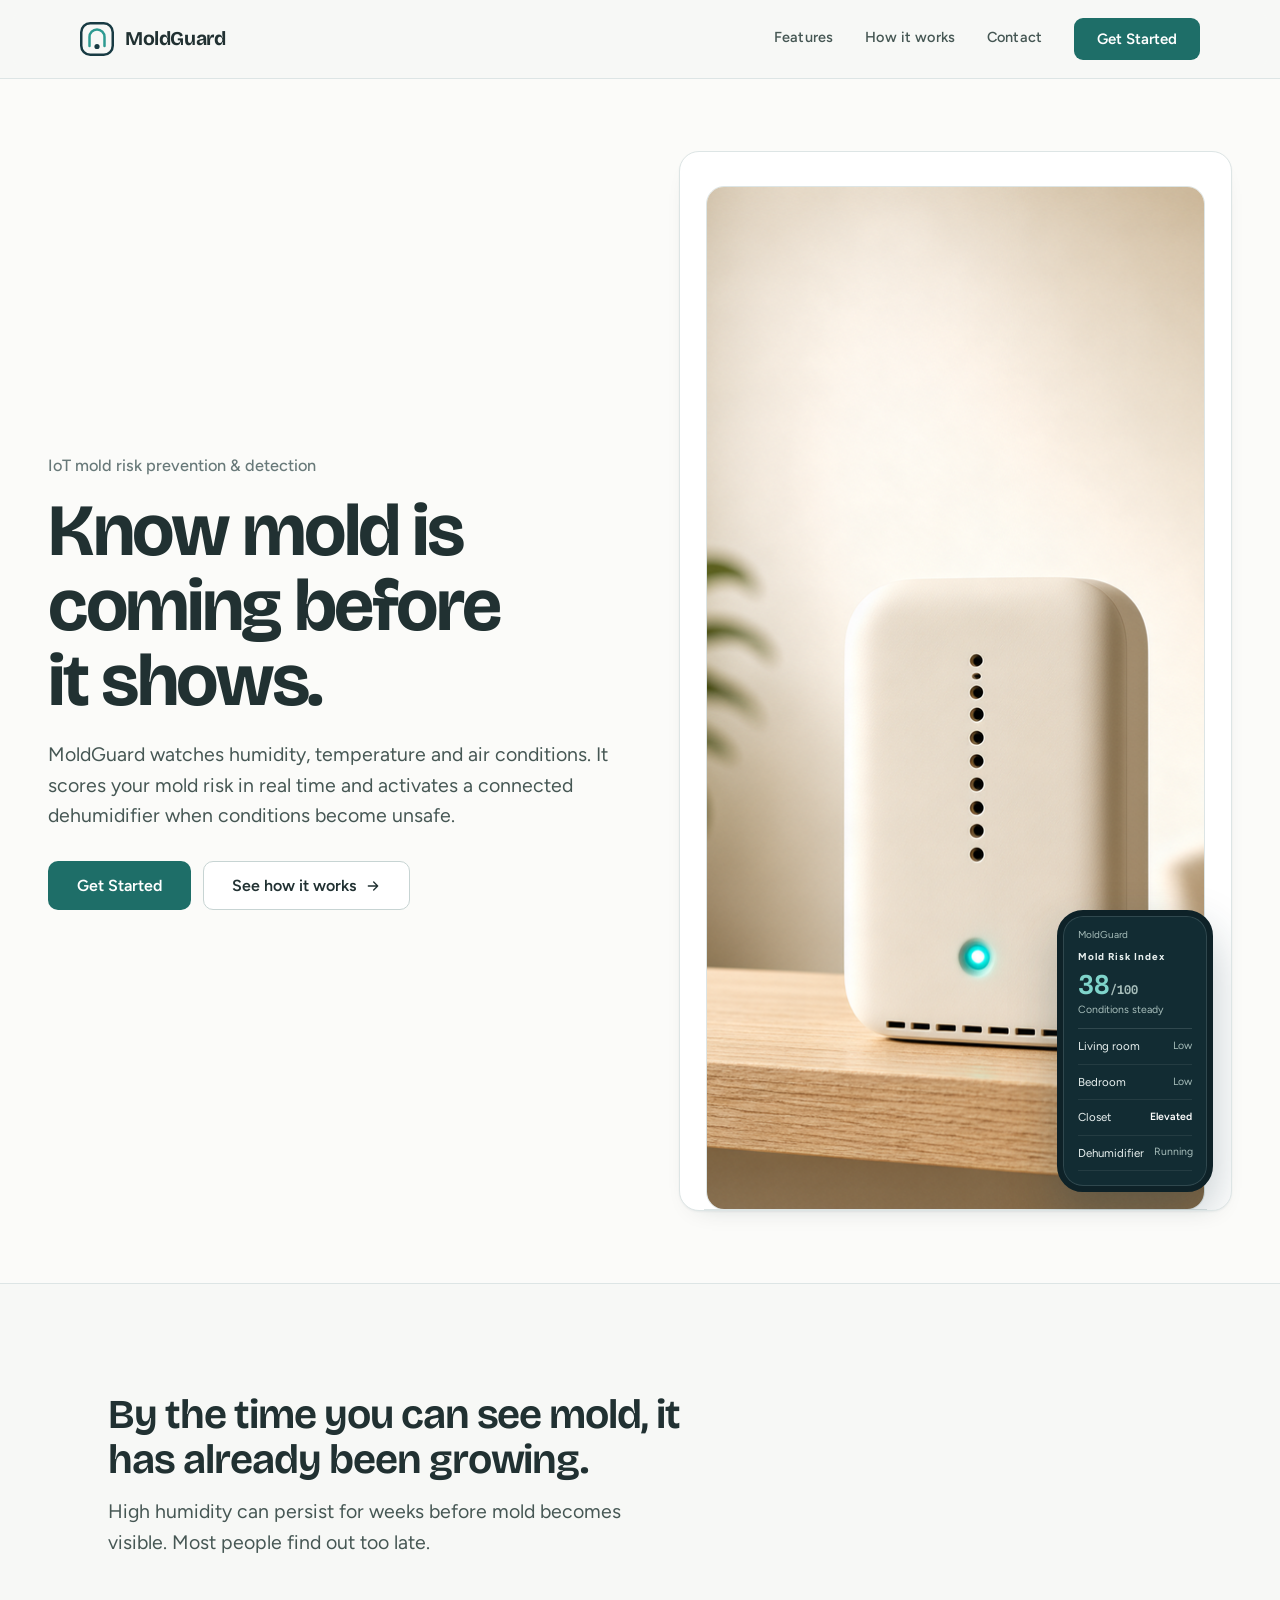
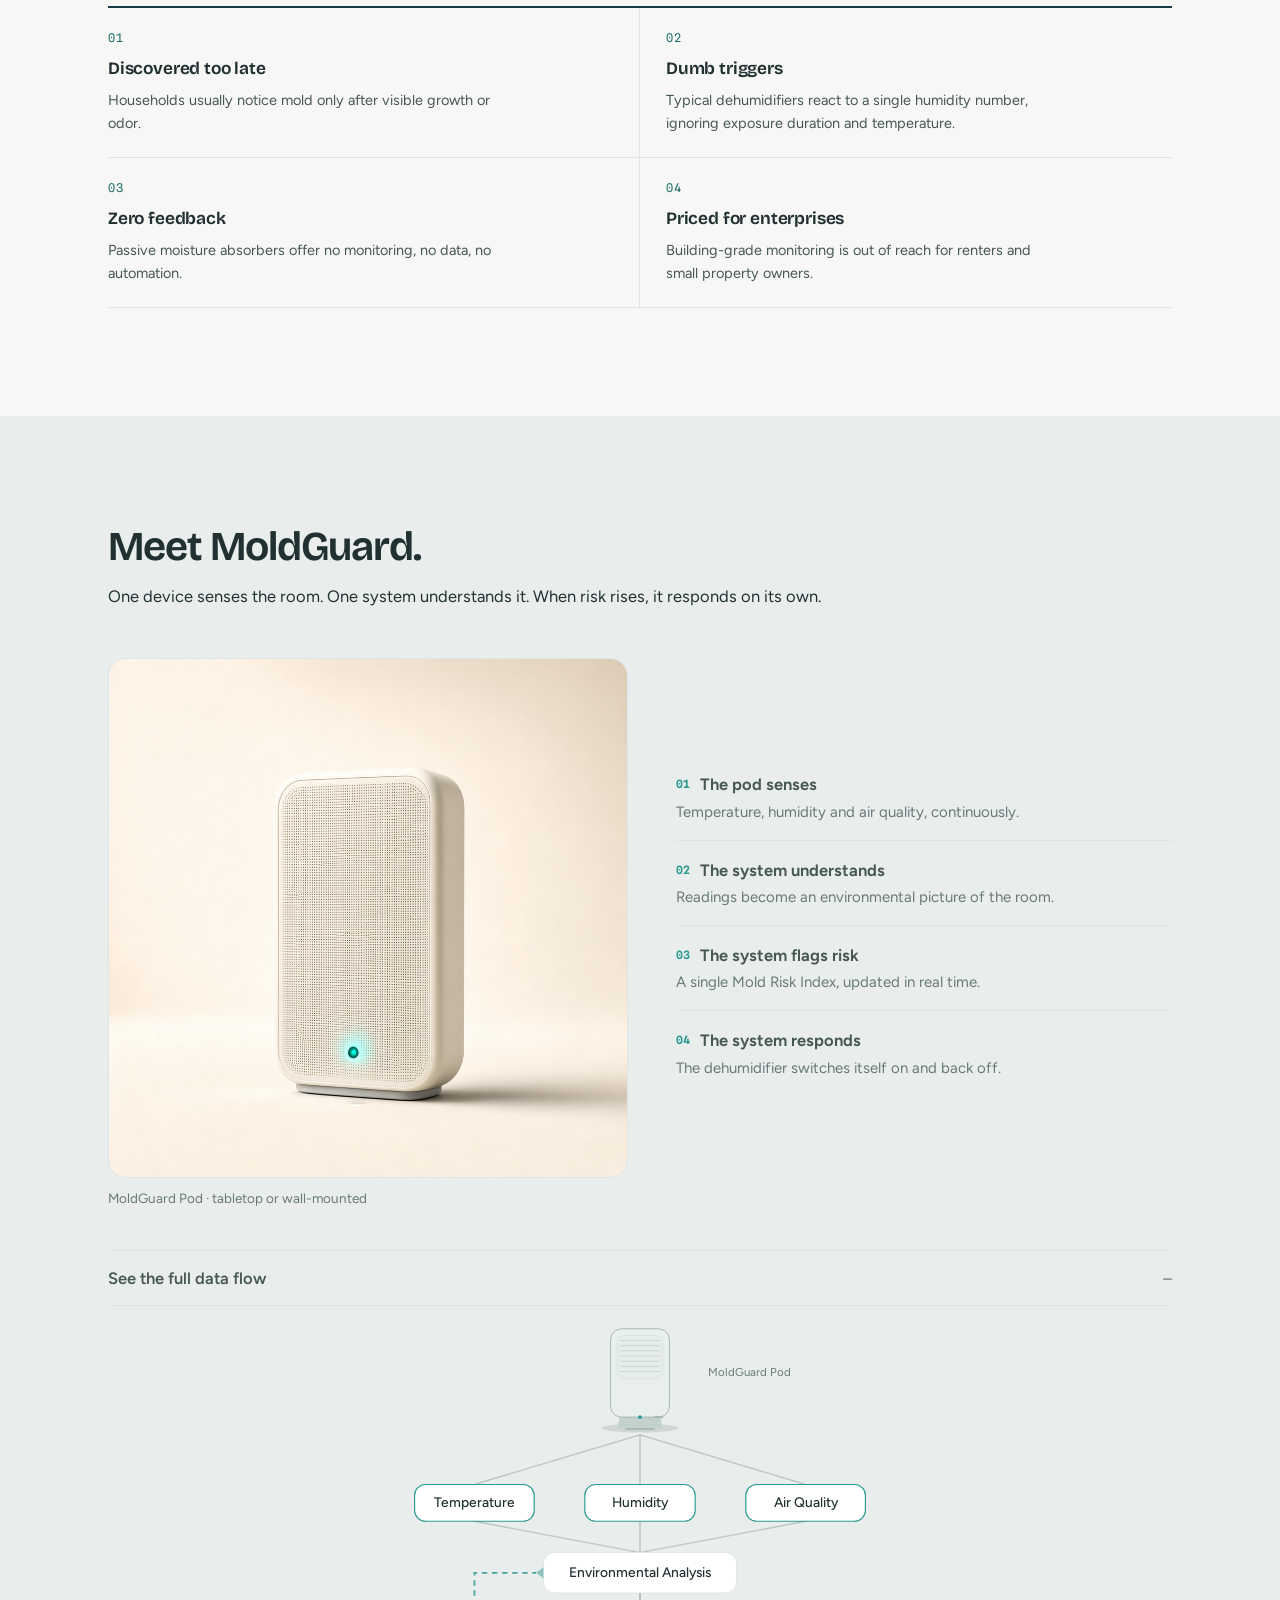
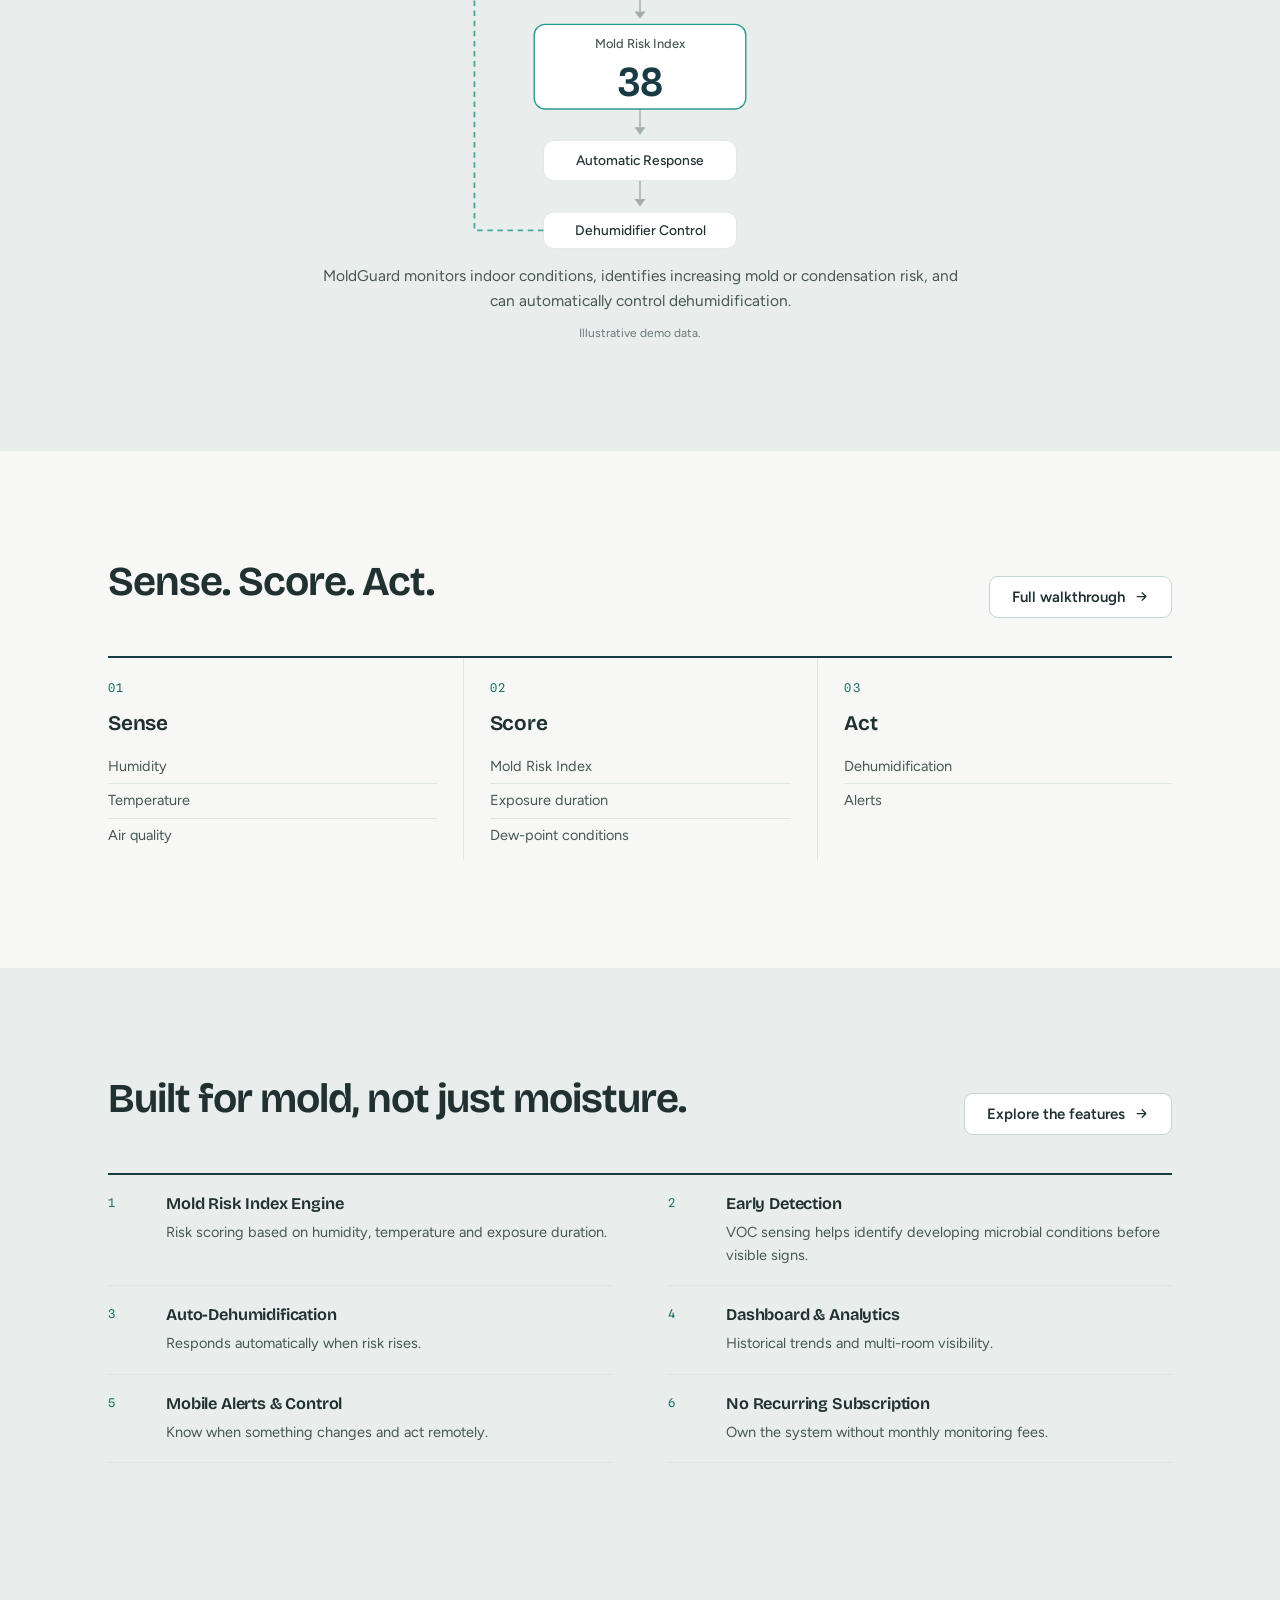
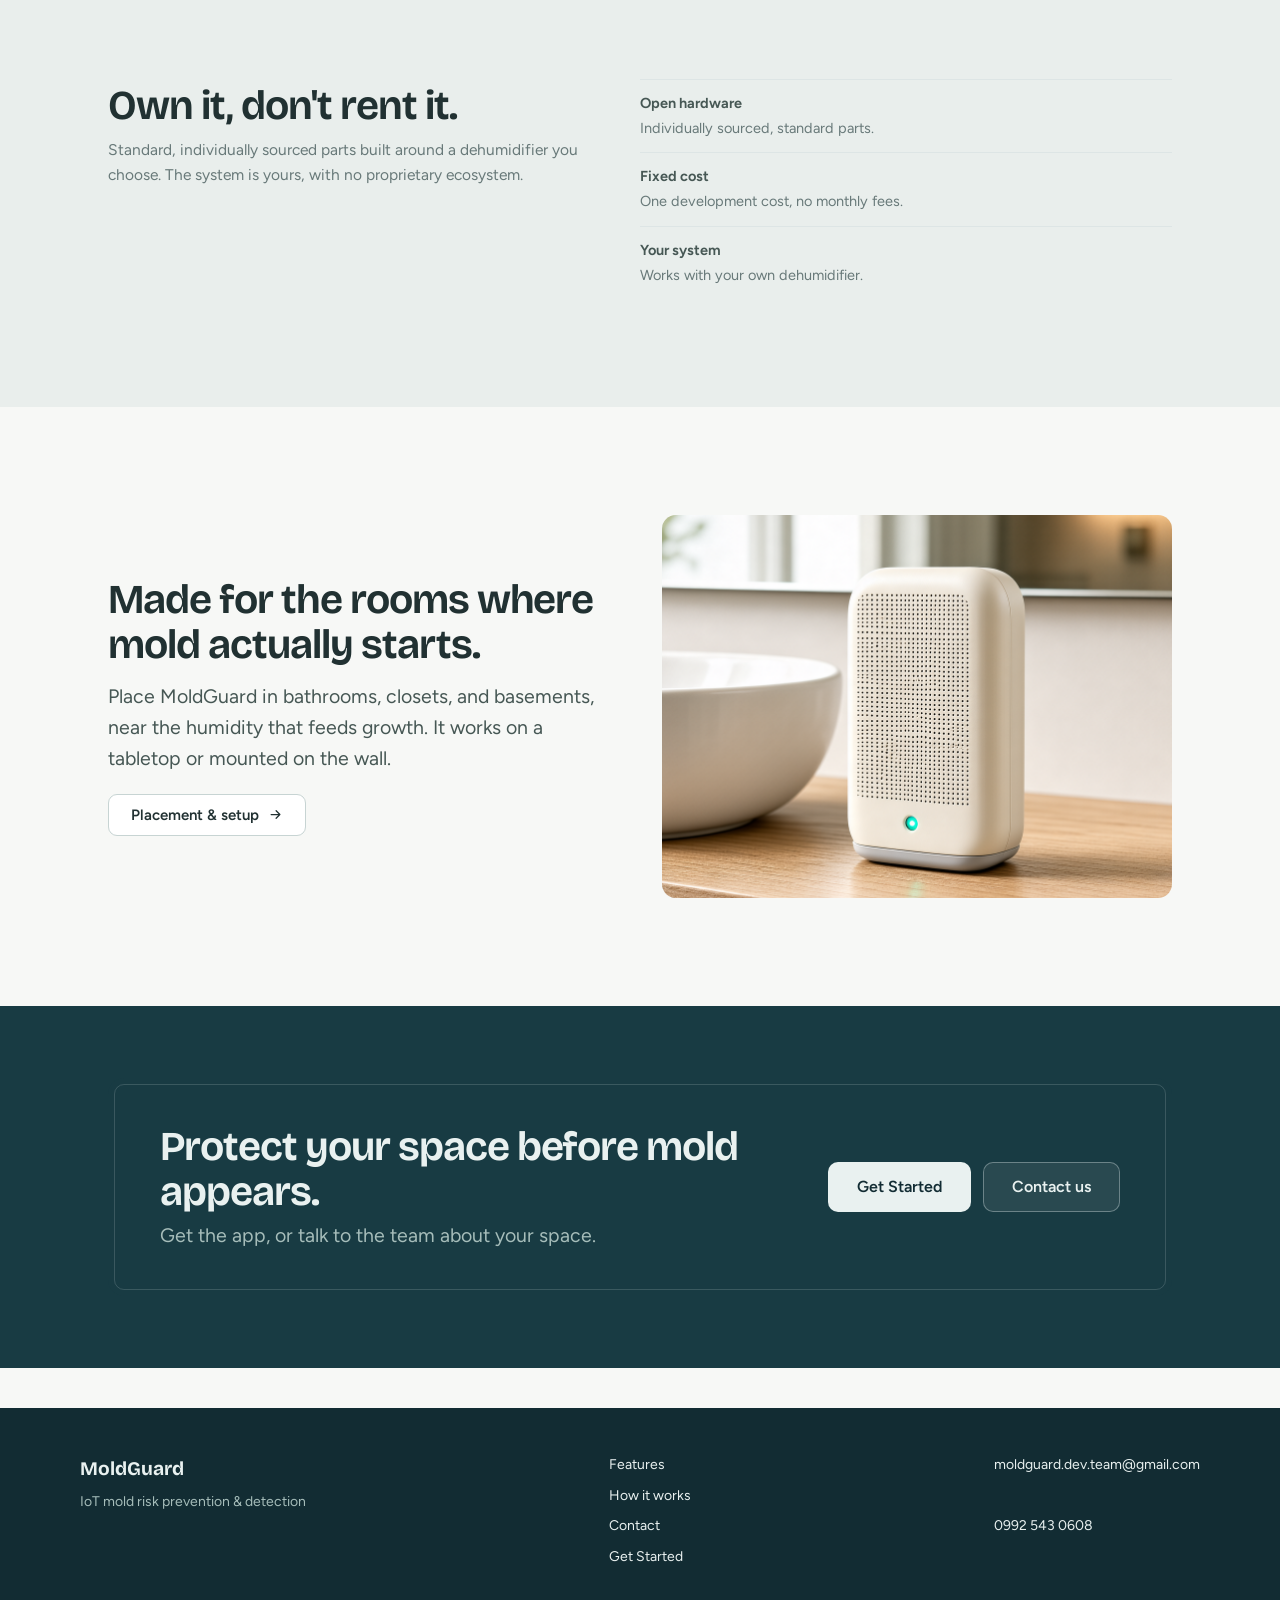
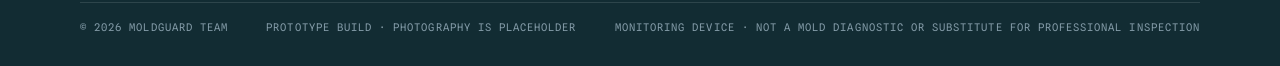
==== commit 6b80d379: "Hero app panel -> phone form: bezel, phone proportions, teal echo on risk value - 6px dark bezel + 2" ====
--- a/index.html
+++ b/index.html
@@ -79,7 +79,7 @@
             <div class="p-top"><span>MoldGuard</span></div>
             <div class="p-body">
               <span class="p-risk">Mold Risk Index</span>
-              <div style="font-family:var(--font-mono); font-size:26px; font-weight:600; color:var(--on-dark); line-height:1.1; margin:4px 0 2px;">38<span style="font-size:12px; color:var(--on-dark-2);">/100</span></div>
+              <div style="font-family:var(--font-mono); font-size:26px; font-weight:600; color:#7FD4CB; line-height:1.1; margin:4px 0 2px;">38<span style="font-size:12px; color:var(--on-dark-2);">/100</span></div>
               <div class="p-cap">Conditions steady</div>
               <div class="p-rooms">
                 <div class="p-room"><span>Living room</span><i class="p-state">Low</i></div>
@@ -137,7 +137,7 @@
 
     <div class="meet-wrap">
       <figure class="meet-stage">
-        <img src="assets/pod-hero.png" alt="MoldGuard Pod on a wooden shelf" width="520" height="520">
+        <img src="assets/pod-meet.png" alt="MoldGuard Pod, studio product view" width="1024" height="1024">
         <figcaption>MoldGuard Pod &middot; tabletop or wall-mounted</figcaption>
       </figure>
 
--- a/site.css
+++ b/site.css
@@ -485,8 +485,9 @@
 .showcase .device-svg { width: min(330px, 76%); height: auto; position: relative; z-index: 1; }
 .showcase-phone {
   position: absolute; right: 18px; bottom: 18px; z-index: 2;
-  width: 178px; border-radius: 18px; overflow: hidden;
-  background: var(--deeper); box-shadow: 0 18px 40px rgba(24,59,67,.22);
+  width: 156px; border-radius: 26px; overflow: hidden;
+  border: 6px solid #0E2228;
+  background: var(--deeper); box-shadow: 0 22px 48px rgba(24,59,67,.28);
 }
 @media (max-width: 480px) { .showcase { min-height: 360px; padding: 24px 16px 0; } .showcase-phone { width: 150px; right: 12px; bottom: 12px; } }
 
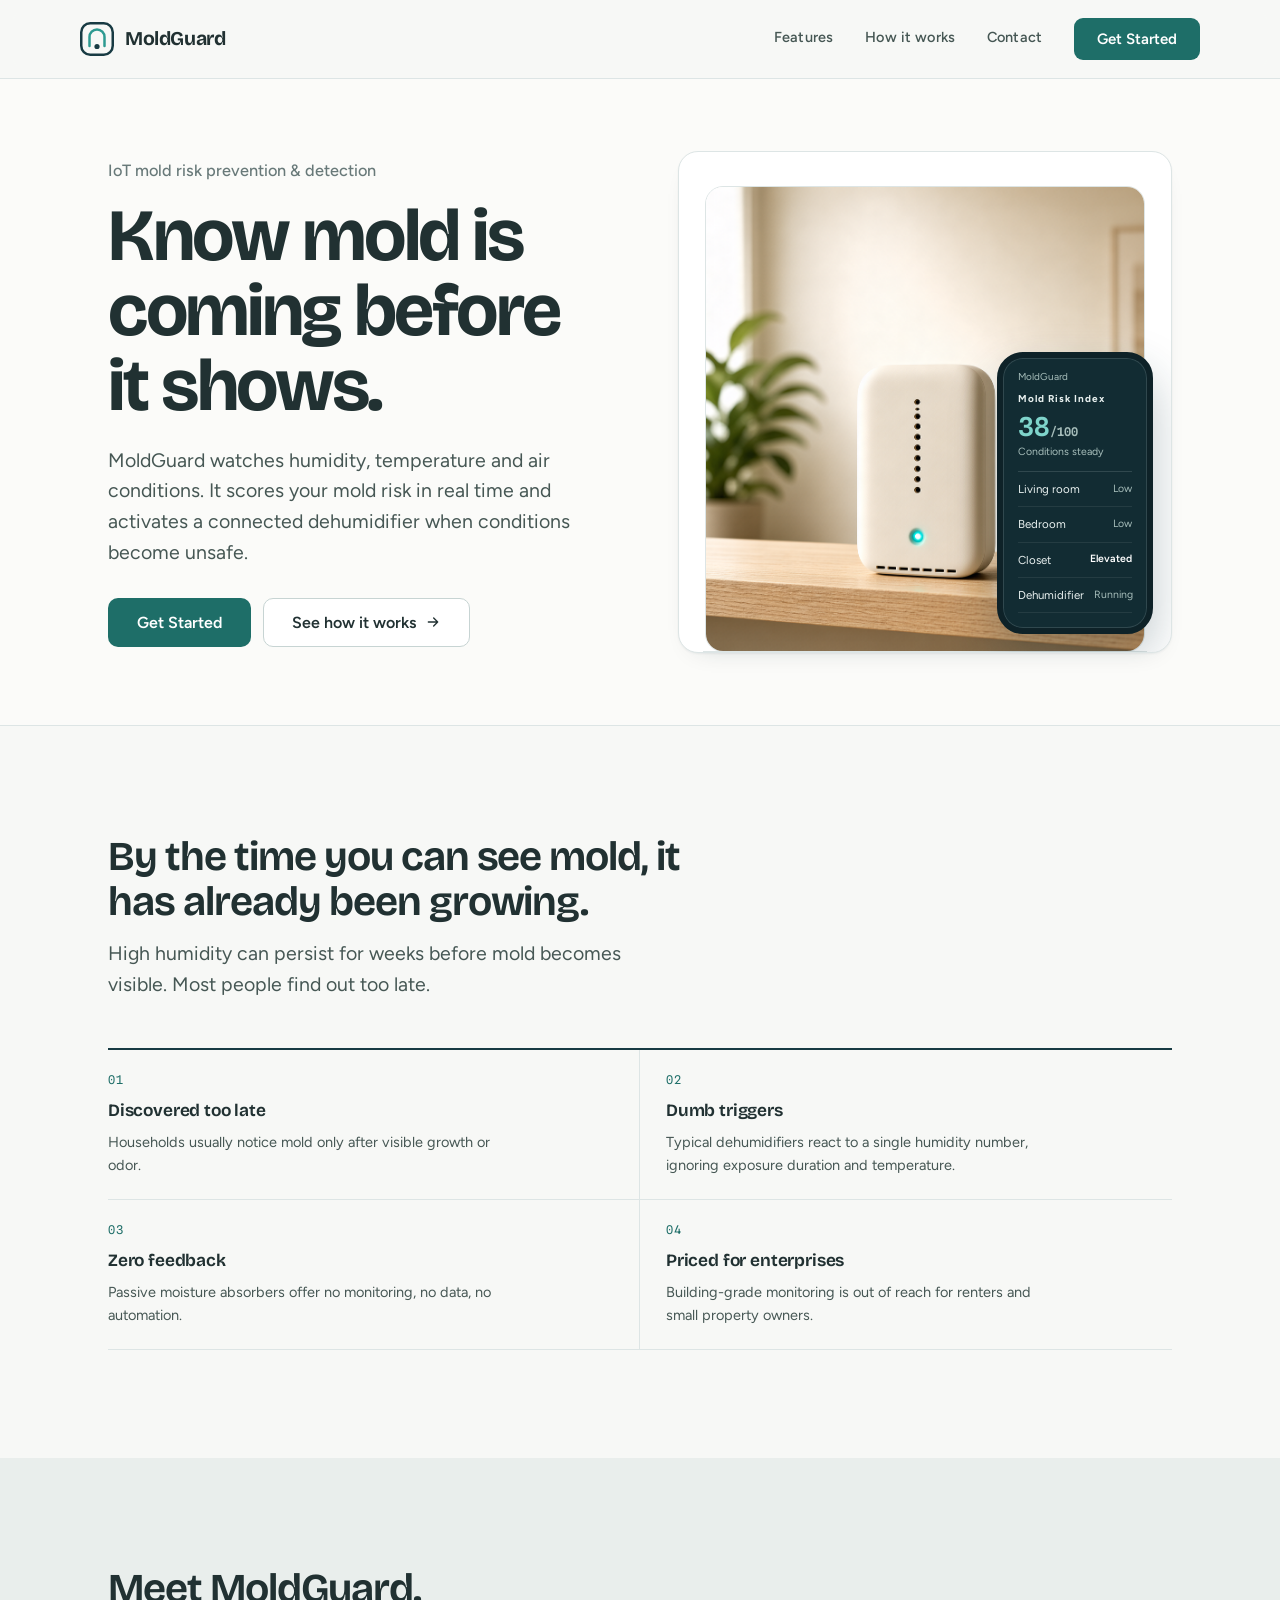
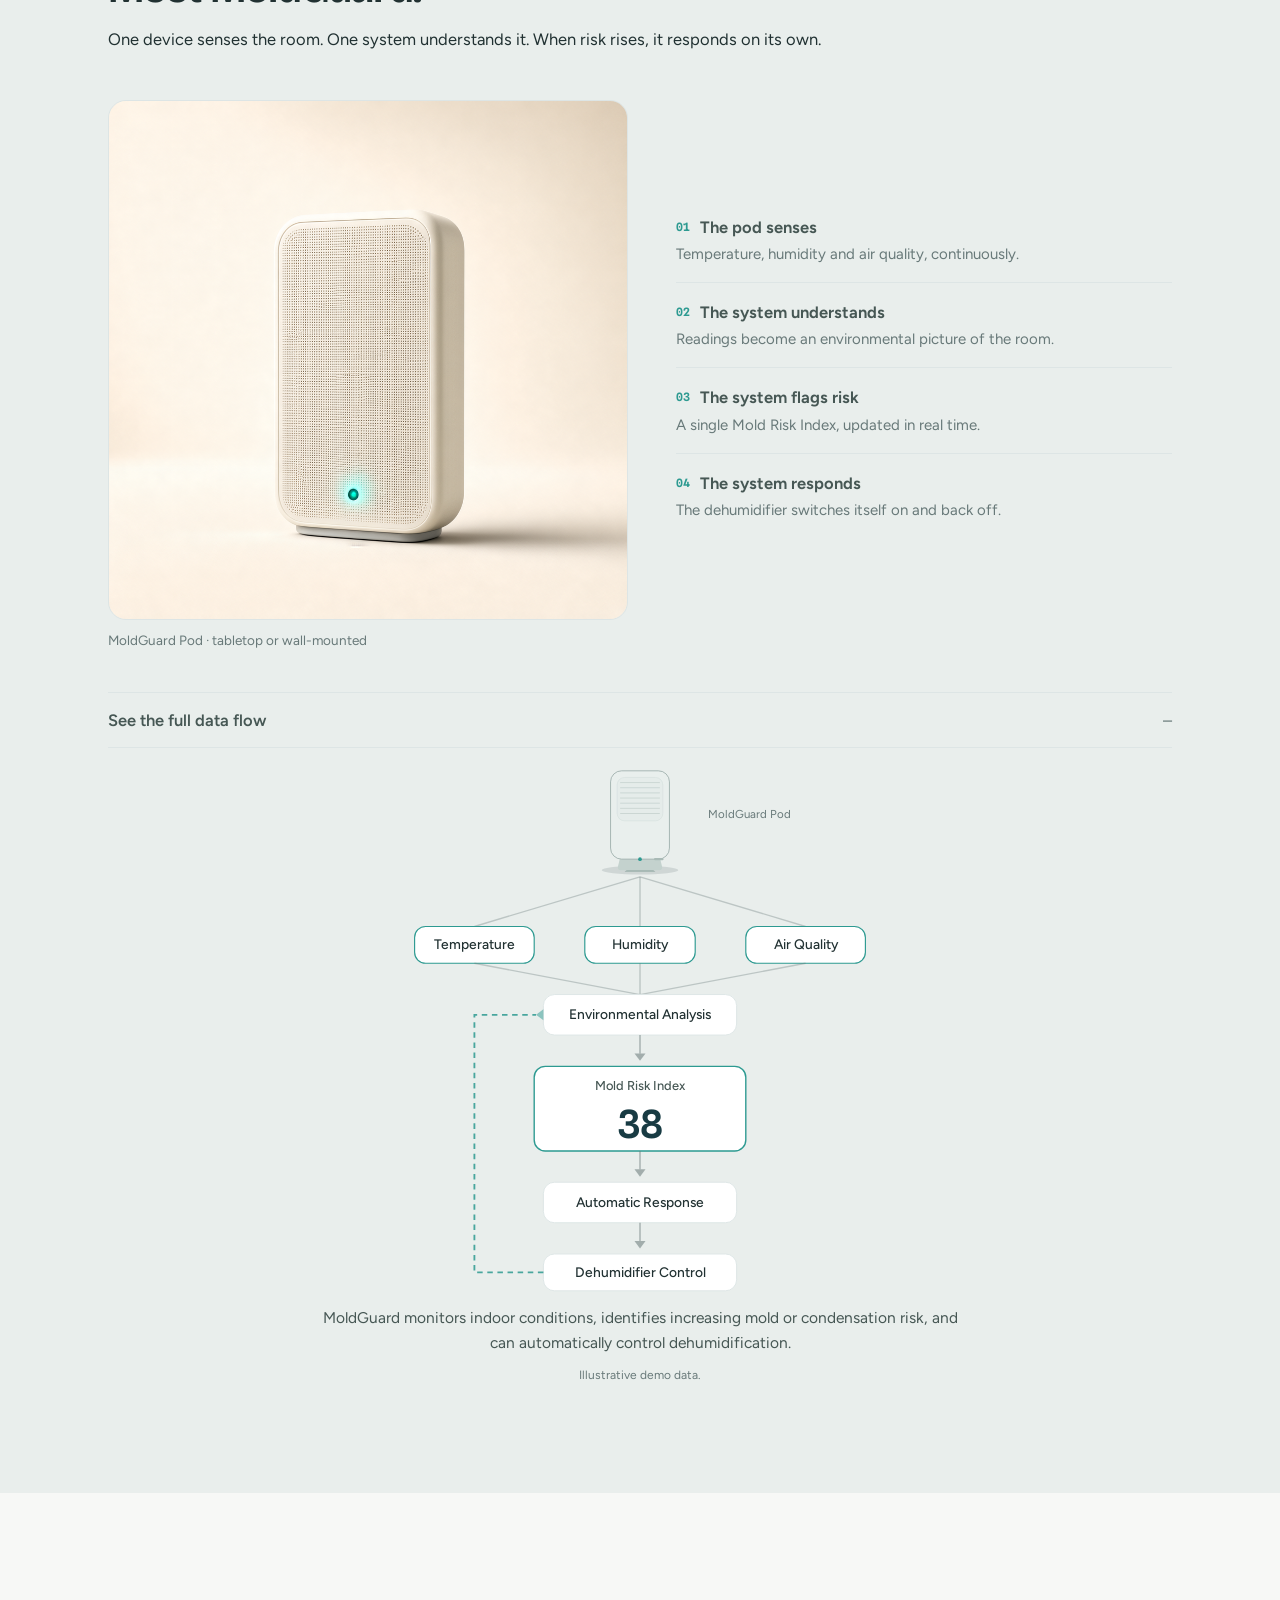
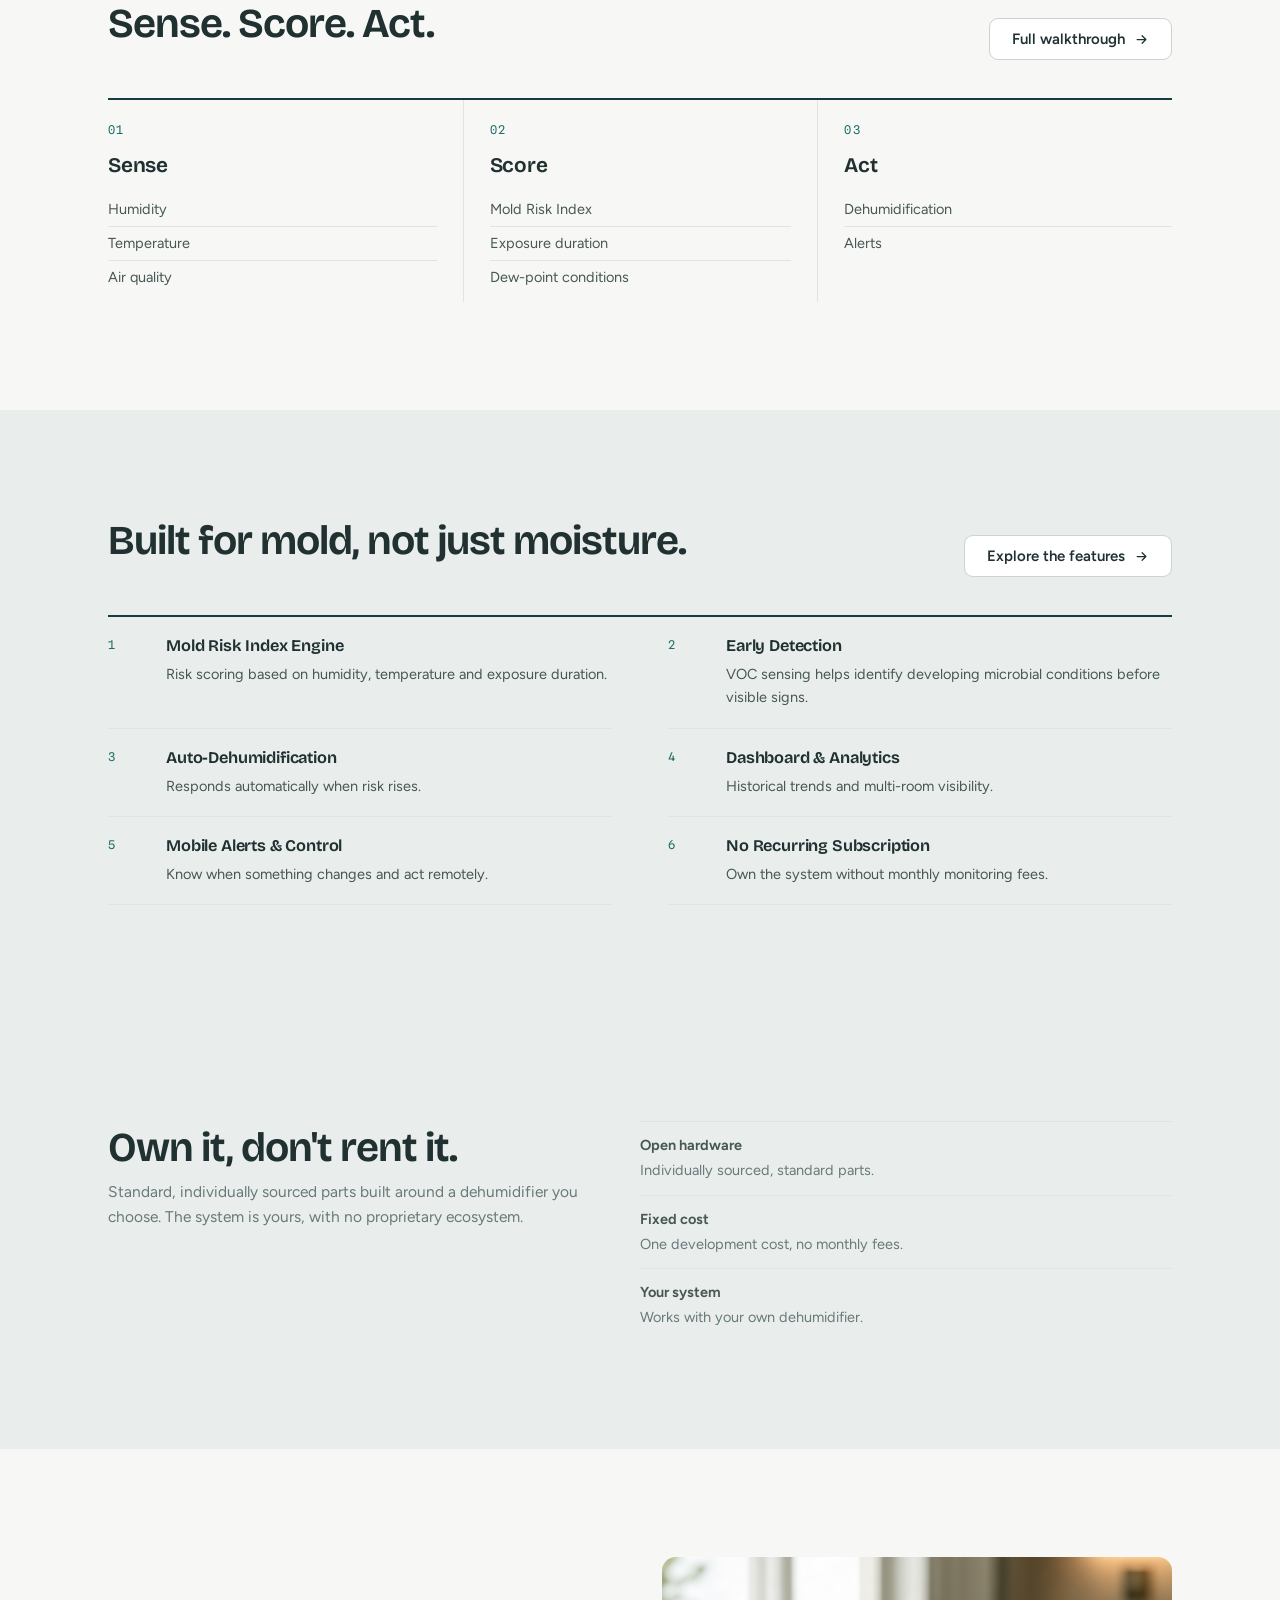
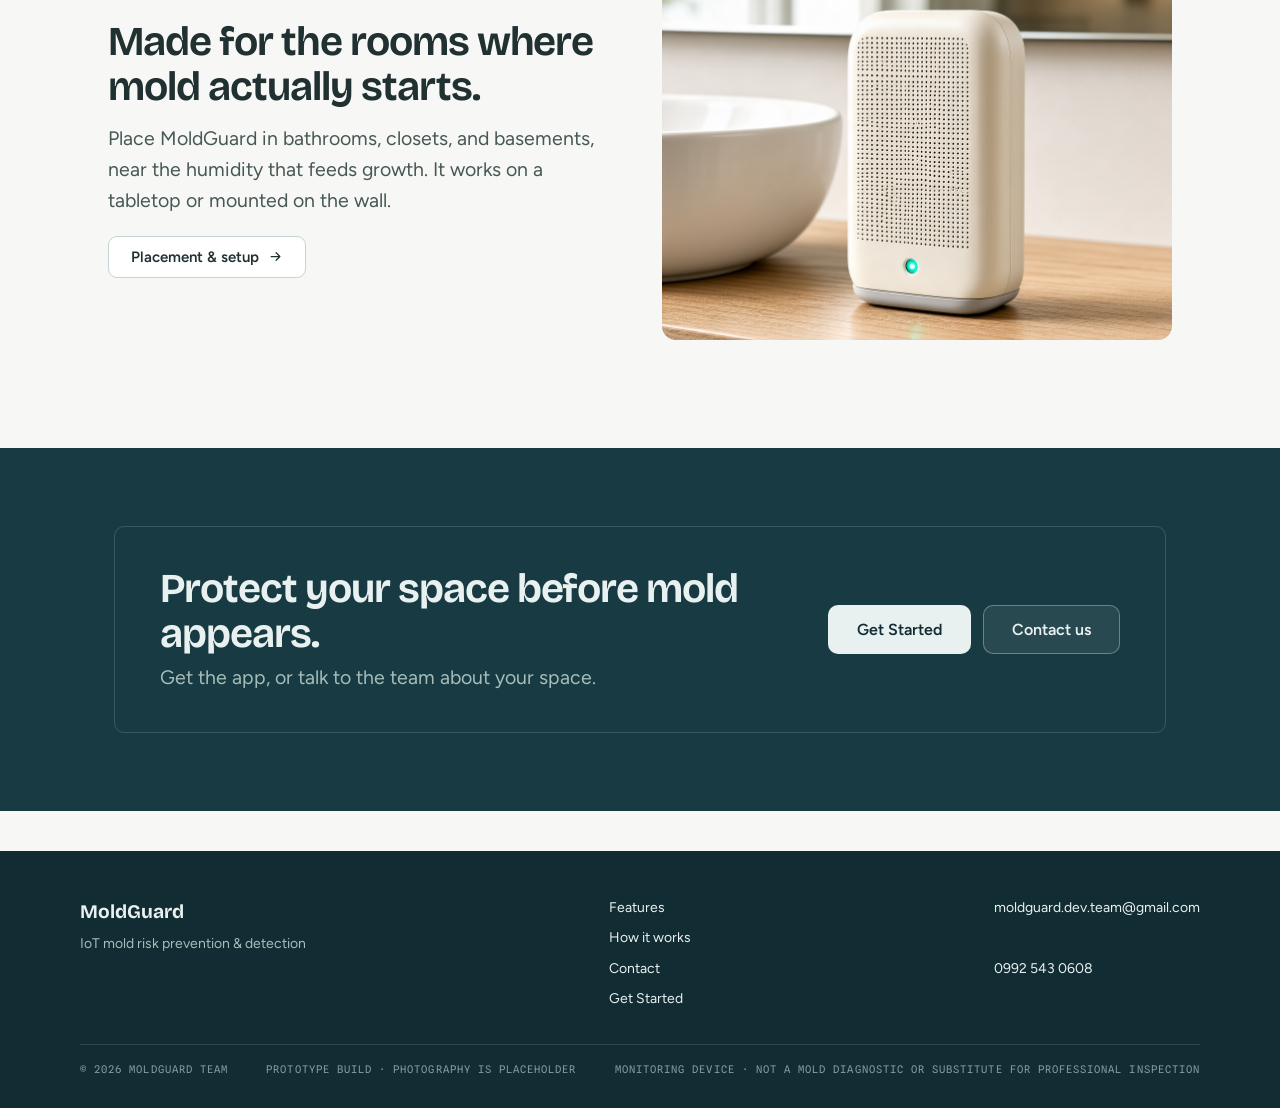
==== commit a69fd7ab: "Hero compression: fix img height attr override + align hero grid to page width Root cause of oversiz" ====
--- a/index.html
+++ b/index.html
@@ -25,7 +25,7 @@
 <link rel="preconnect" href="https://fonts.googleapis.com">
 <link rel="preconnect" href="https://fonts.gstatic.com" crossorigin>
 <link href="https://fonts.googleapis.com/css2?family=Bricolage+Grotesque:opsz,wght@12..96,500;12..96,650;12..96,700&family=Figtree:wght@400;500;600;700&family=Spline+Sans+Mono:wght@450;600&display=swap" rel="stylesheet">
-<link rel="stylesheet" href="site.css?v=6">
+<link rel="stylesheet" href="site.css?v=7">
 </head>
 <body class="page-index">
 <a class="skip" href="#main">Skip to content</a>
--- a/site.css
+++ b/site.css
@@ -469,7 +469,7 @@
    ============================================================ */
 
 /* ---- hero: light editorial split ---- */
-.hero-grid--device { max-width: 1240px; grid-template-columns: 1.02fr .98fr; gap: 56px; align-items: center; }
+.hero-grid--device { max-width: 1120px; grid-template-columns: 1.02fr .98fr; gap: 56px; align-items: center; }
 @media (max-width: 900px) { .hero-grid--device { grid-template-columns: 1fr; gap: 40px; } }
 .showcase {
   position: relative; border-radius: 20px; overflow: hidden;
@@ -587,7 +587,7 @@
 .store-badges a { display: inline-block; line-height: 0; }
 
 /* hero pod photo */
-.pod-hero { width: 100%; aspect-ratio: 1 / 1.06; object-fit: cover; object-position: 42% 62%; border-radius: 18px; display: block; border: 1px solid var(--line); }
+.pod-hero { width: 100%; height: auto; aspect-ratio: 1 / 1.06; object-fit: cover; object-position: 42% 62%; border-radius: 18px; display: block; border: 1px solid var(--line); }
 
 .section-alt--navy { background: var(--deep); color: var(--on-dark); }
 .section-alt--navy h2 { color: var(--on-dark); }
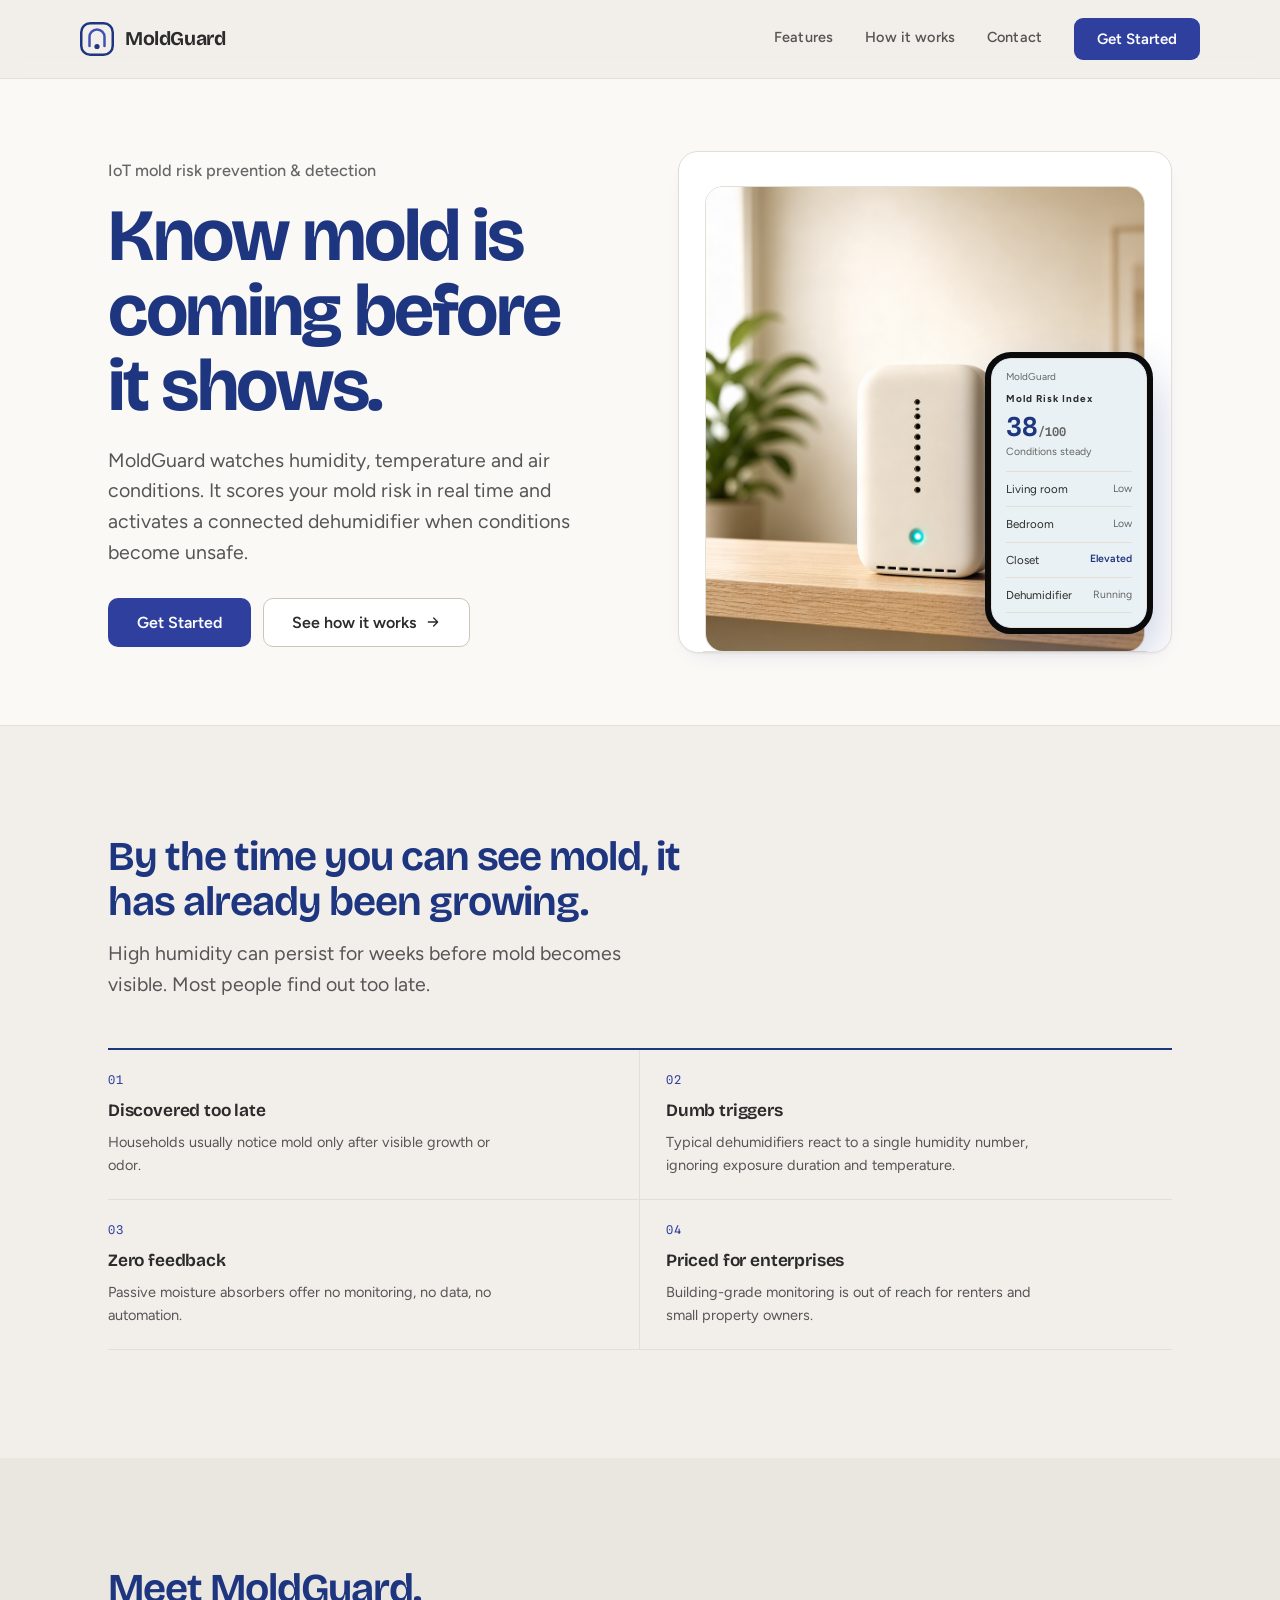
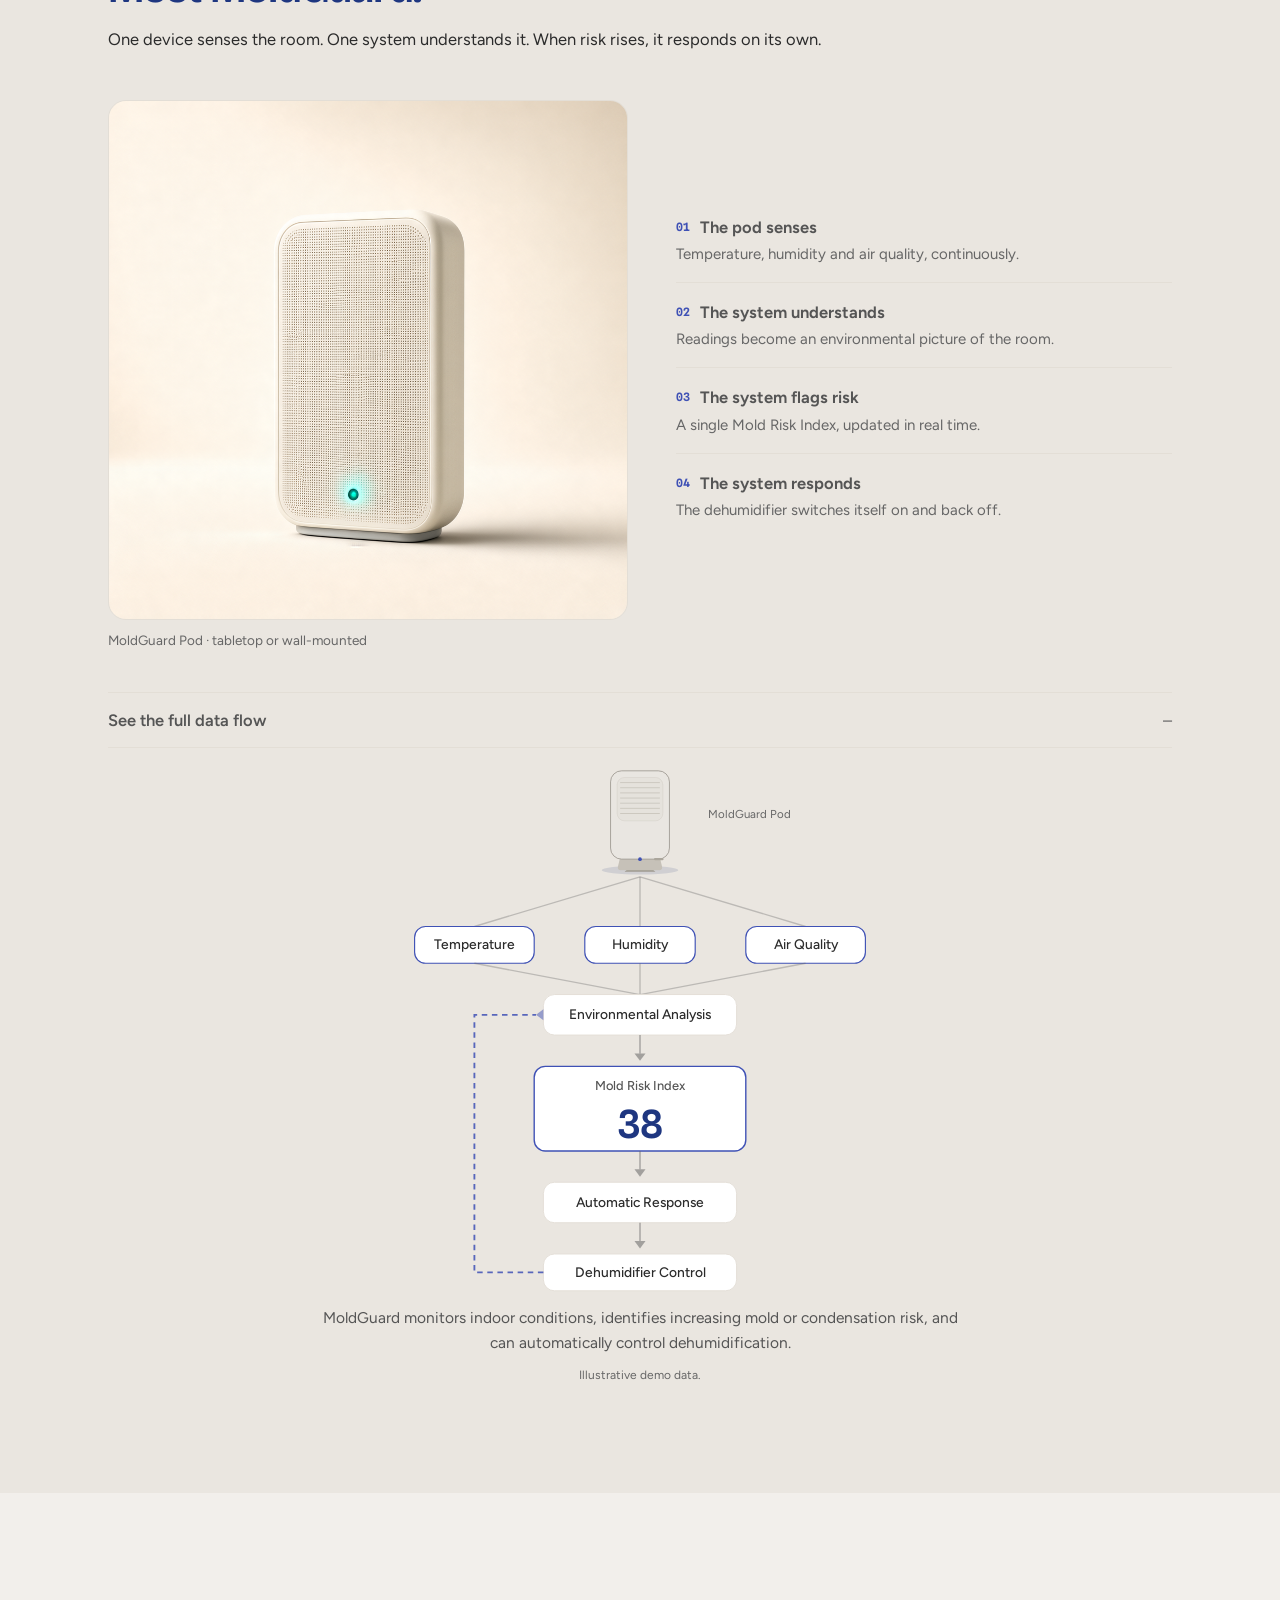
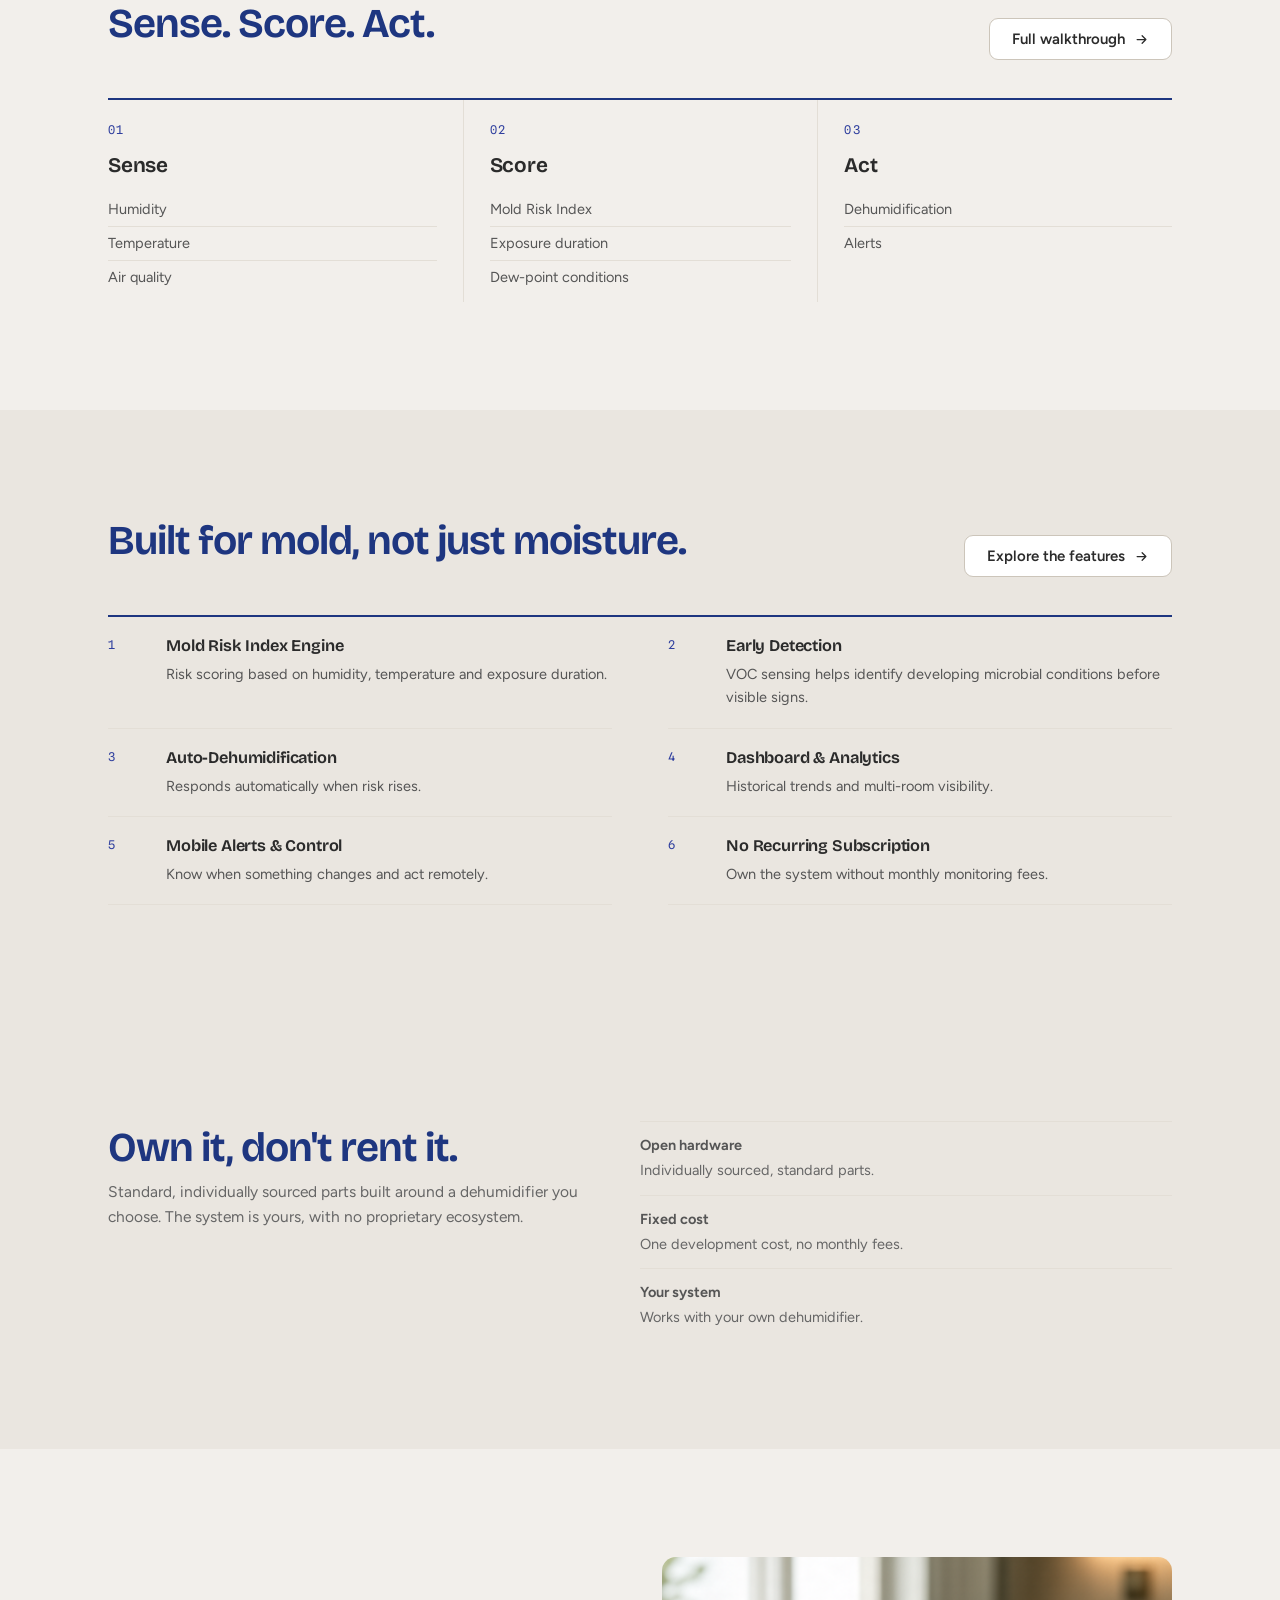
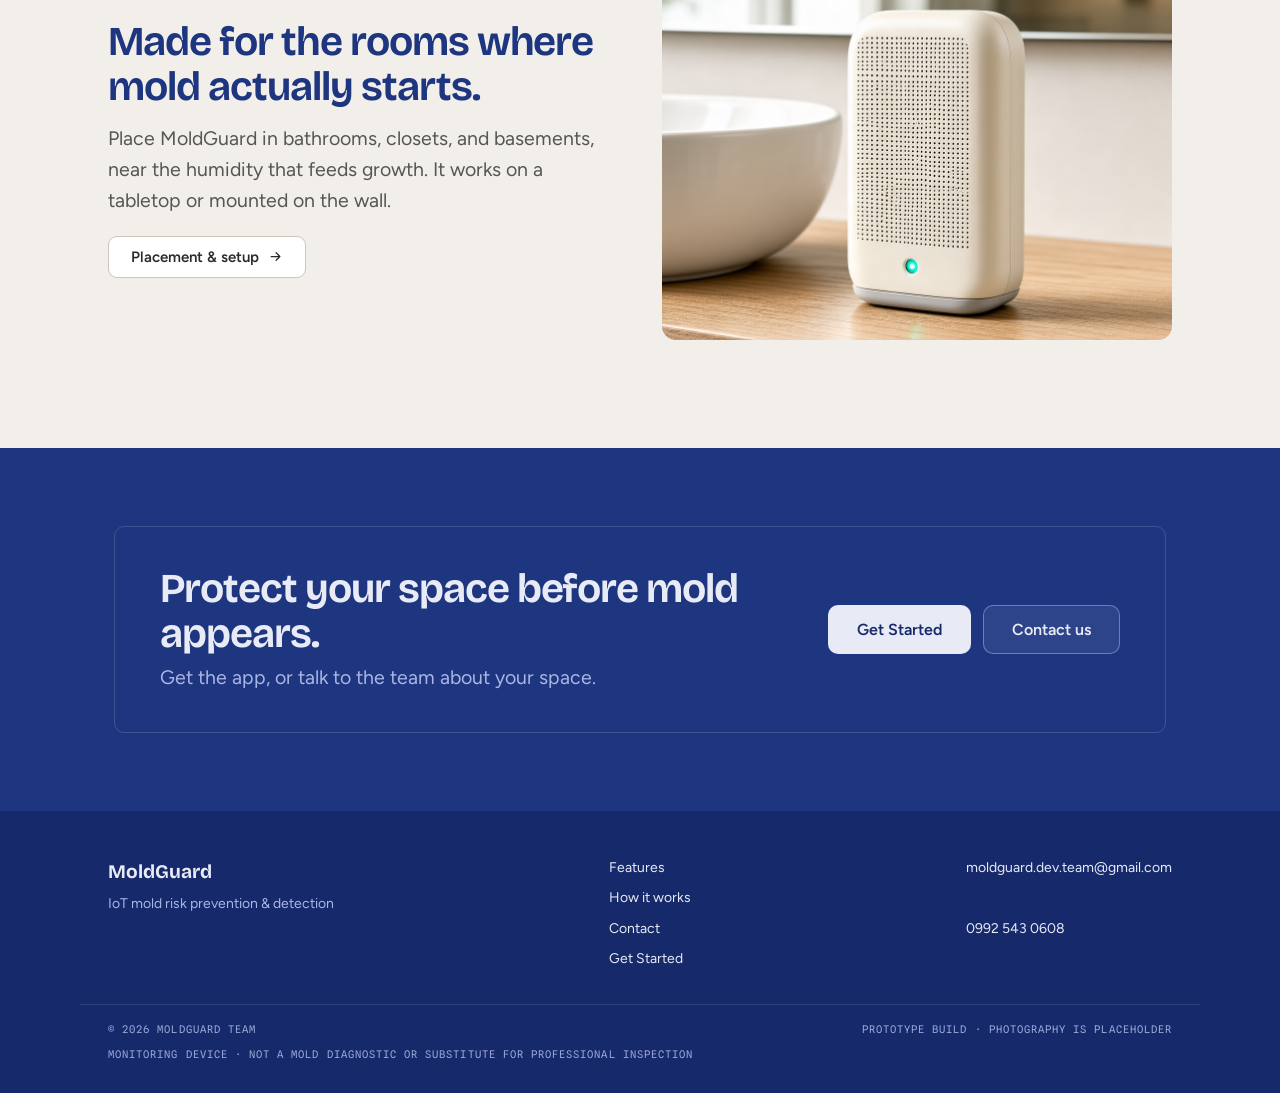
==== commit 805ff9be: "Light theme overhaul: Canva deck palette (warm paper, deep blue, indigo) - Remap full palette: paper" ====
--- a/index.html
+++ b/index.html
@@ -34,9 +34,9 @@
   <nav class="site-nav page" aria-label="Main">
     <a class="logo" href="index.html" aria-label="MoldGuard home">
       <svg class="logo-mark" viewBox="0 0 34 34" fill="none" aria-hidden="true">
-        <rect x="1.25" y="1.25" width="31.5" height="31.5" rx="9" stroke="#183B43" stroke-width="2.5"/>
-        <path d="M9.5 24 V15 a7.5 7.5 0 0 1 15 0 V24" stroke="#2D9A91" stroke-width="2.5" stroke-linecap="round"/>
-        <circle cx="17" cy="24.5" r="2.6" fill="#183B43"/>
+        <rect x="1.25" y="1.25" width="31.5" height="31.5" rx="9" stroke="#1E3680" stroke-width="2.5"/>
+        <path d="M9.5 24 V15 a7.5 7.5 0 0 1 15 0 V24" stroke="#3F51B5" stroke-width="2.5" stroke-linecap="round"/>
+        <circle cx="17" cy="24.5" r="2.6" fill="#1E3680"/>
       </svg>
       <span class="logo-word">MoldGuard</span>
     </a>
@@ -70,7 +70,7 @@
     <div>
       <div class="showcase">
         <!-- MoldGuard Pod: generated product render (SenseNova; product photography placeholder for real photos) -->
-        <img class="pod-hero" src="assets/pod-hero.png" alt="MoldGuard Pod, a compact matte-white environmental monitor with a teal status light, on a wooden shelf in a bright living room" width="1024" height="1024">
+        <img class="pod-hero" src="assets/pod-hero.png" alt="MoldGuard Pod, a compact matte-white environmental monitor with a status light, on a wooden shelf in a bright living room" width="1024" height="1024">
 
         <!-- Phone mock: clean app screen (name, risk index, status, room list) -->
 <!-- Phone mock: clean app screen (name, risk index, status, room list) -->
@@ -79,7 +79,7 @@
             <div class="p-top"><span>MoldGuard</span></div>
             <div class="p-body">
               <span class="p-risk">Mold Risk Index</span>
-              <div style="font-family:var(--font-mono); font-size:26px; font-weight:600; color:#7FD4CB; line-height:1.1; margin:4px 0 2px;">38<span style="font-size:12px; color:var(--on-dark-2);">/100</span></div>
+              <div style="font-family:var(--font-mono); font-size:26px; font-weight:600; color:var(--deep); line-height:1.1; margin:4px 0 2px;">38<span style="font-size:12px; color:var(--ink-3);">/100</span></div>
               <div class="p-cap">Conditions steady</div>
               <div class="p-rooms">
                 <div class="p-room"><span>Living room</span><i class="p-state">Low</i></div>
@@ -156,75 +156,75 @@
            aria-label="Product flow diagram. The MoldGuard pod senses room temperature, humidity and air quality. Environmental analysis produces a Mold Risk Index of 38. An automatic response controls the dehumidifier, and the result feeds back into analysis.">
         <!-- Pod (reused authored artwork) -->
         <svg x="440" y="4" width="120" height="136" viewBox="0 0 300 340" fill="none" aria-hidden="true">
-          <ellipse cx="150" cy="322" rx="104" ry="12" fill="#122C33" opacity=".12"/>
-          <path d="M118 318 h64 l10 8 h-84 z" fill="#9DB0AC"/>
-          <path d="M96 322 q-8 -1 -6 -9 l8 -34 h104 l8 34 q2 8 -6 9 z" fill="#C4D2CE"/>
-          <rect x="70" y="52" width="160" height="240" rx="30" fill="#E9EFED" stroke="#8FA3A0" stroke-width="2"/>
-          <rect x="88" y="70" width="124" height="118" rx="20" fill="#E5ECEA" stroke="#C9D6D3"/>
-          <g stroke="#B3C3BF" stroke-width="1.4">
+          <ellipse cx="150" cy="322" rx="104" ry="12" fill="#16296B" opacity=".12"/>
+          <path d="M118 318 h64 l10 8 h-84 z" fill="#9F9A90"/>
+          <path d="M96 322 q-8 -1 -6 -9 l8 -34 h104 l8 34 q2 8 -6 9 z" fill="#C6C1B8"/>
+          <rect x="70" y="52" width="160" height="240" rx="30" fill="#E9E6E1" stroke="#918C83" stroke-width="2"/>
+          <rect x="88" y="70" width="124" height="118" rx="20" fill="#E5E2DC" stroke="#CBC6BE"/>
+          <g stroke="#B5B0A6" stroke-width="1.4">
             <path d="M96 84 h108M96 98 h108M96 112 h108M96 126 h108M96 140 h108M96 154 h108M96 168 h108"/>
           </g>
-          <circle cx="150" cy="292" r="5" fill="#2D9A91"/>
-          <rect x="188" y="289" width="26" height="6" rx="3" fill="#A9BAB6"/>
+          <circle cx="150" cy="292" r="5" fill="#3F51B5"/>
+          <rect x="188" y="289" width="26" height="6" rx="3" fill="#ABA69C"/>
         </svg>
-        <text x="574" y="76" font-family="Figtree, sans-serif" font-size="12.5" fill="#687979">MoldGuard Pod</text>
+        <text x="574" y="76" font-family="Figtree, sans-serif" font-size="12.5" fill="#666666">MoldGuard Pod</text>
 
         <!-- Pod to sensor fan -->
-        <g stroke="#687979" stroke-opacity=".35" stroke-width="1.5" fill="none">
+        <g stroke="#666666" stroke-opacity=".35" stroke-width="1.5" fill="none">
           <path d="M500 140 L320 194"/>
           <path d="M500 140 L500 194"/>
           <path d="M500 140 L680 194"/>
         </g>
 
         <!-- Sensor nodes -->
-        <g font-family="Figtree, sans-serif" font-size="15" font-weight="500" fill="#213132" text-anchor="middle">
-          <rect x="255" y="194" width="130" height="40" rx="12" fill="#FFFFFF" stroke="#2D9A91" stroke-width="1.25"/>
-          <rect x="440" y="194" width="120" height="40" rx="12" fill="#FFFFFF" stroke="#2D9A91" stroke-width="1.25"/>
-          <rect x="615" y="194" width="130" height="40" rx="12" fill="#FFFFFF" stroke="#2D9A91" stroke-width="1.25"/>
+        <g font-family="Figtree, sans-serif" font-size="15" font-weight="500" fill="#2B2B2B" text-anchor="middle">
+          <rect x="255" y="194" width="130" height="40" rx="12" fill="#FFFFFF" stroke="#3F51B5" stroke-width="1.25"/>
+          <rect x="440" y="194" width="120" height="40" rx="12" fill="#FFFFFF" stroke="#3F51B5" stroke-width="1.25"/>
+          <rect x="615" y="194" width="130" height="40" rx="12" fill="#FFFFFF" stroke="#3F51B5" stroke-width="1.25"/>
           <text x="320" y="219">Temperature</text>
           <text x="500" y="219">Humidity</text>
           <text x="680" y="219">Air Quality</text>
         </g>
 
         <!-- Sensors converge to analysis -->
-        <g stroke="#687979" stroke-opacity=".35" stroke-width="1.5" fill="none">
+        <g stroke="#666666" stroke-opacity=".35" stroke-width="1.5" fill="none">
           <path d="M320 234 L500 268"/>
           <path d="M500 234 L500 268"/>
           <path d="M680 234 L500 268"/>
         </g>
 
         <!-- Environmental Analysis -->
-        <rect x="395" y="268" width="210" height="44" rx="12" fill="#FFFFFF" stroke="#DDE5E5" stroke-width="1"/>
-        <text x="500" y="295" font-family="Figtree, sans-serif" font-size="15" font-weight="500" fill="#213132" text-anchor="middle">Environmental Analysis</text>
+        <rect x="395" y="268" width="210" height="44" rx="12" fill="#FFFFFF" stroke="#E3DED6" stroke-width="1"/>
+        <text x="500" y="295" font-family="Figtree, sans-serif" font-size="15" font-weight="500" fill="#2B2B2B" text-anchor="middle">Environmental Analysis</text>
 
         <!-- Analysis to Risk -->
-        <path d="M500 312 L500 332" stroke="#687979" stroke-opacity=".55" stroke-width="1.5"/>
-        <polygon points="494,332 506,332 500,340" fill="#687979" fill-opacity=".55"/>
+        <path d="M500 312 L500 332" stroke="#666666" stroke-opacity=".55" stroke-width="1.5"/>
+        <polygon points="494,332 506,332 500,340" fill="#666666" fill-opacity=".55"/>
 
         <!-- Mold Risk Index (anchor node) -->
-        <rect x="385" y="346" width="230" height="92" rx="12" fill="#FFFFFF" stroke="#2D9A91" stroke-width="1.5"/>
-        <text x="500" y="372" font-family="Figtree, sans-serif" font-size="14" font-weight="500" fill="#465754" text-anchor="middle">Mold Risk Index</text>
-        <text x="500" y="424" font-family="'Spline Sans Mono', monospace" font-size="42" font-weight="600" fill="#183B43" text-anchor="middle">38</text>
+        <rect x="385" y="346" width="230" height="92" rx="12" fill="#FFFFFF" stroke="#3F51B5" stroke-width="1.5"/>
+        <text x="500" y="372" font-family="Figtree, sans-serif" font-size="14" font-weight="500" fill="#555555" text-anchor="middle">Mold Risk Index</text>
+        <text x="500" y="424" font-family="'Spline Sans Mono', monospace" font-size="42" font-weight="600" fill="#1E3680" text-anchor="middle">38</text>
 
         <!-- Risk to Response -->
-        <path d="M500 438 L500 458" stroke="#687979" stroke-opacity=".55" stroke-width="1.5"/>
-        <polygon points="494,458 506,458 500,466" fill="#687979" fill-opacity=".55"/>
+        <path d="M500 438 L500 458" stroke="#666666" stroke-opacity=".55" stroke-width="1.5"/>
+        <polygon points="494,458 506,458 500,466" fill="#666666" fill-opacity=".55"/>
 
         <!-- Automatic Response -->
-        <rect x="395" y="472" width="210" height="44" rx="12" fill="#FFFFFF" stroke="#DDE5E5" stroke-width="1"/>
-        <text x="500" y="499" font-family="Figtree, sans-serif" font-size="15" font-weight="500" fill="#213132" text-anchor="middle">Automatic Response</text>
+        <rect x="395" y="472" width="210" height="44" rx="12" fill="#FFFFFF" stroke="#E3DED6" stroke-width="1"/>
+        <text x="500" y="499" font-family="Figtree, sans-serif" font-size="15" font-weight="500" fill="#2B2B2B" text-anchor="middle">Automatic Response</text>
 
         <!-- Response to Dehumidifier -->
-        <path d="M500 516 L500 536" stroke="#687979" stroke-opacity=".55" stroke-width="1.5"/>
-        <polygon points="494,536 506,536 500,544" fill="#687979" fill-opacity=".55"/>
+        <path d="M500 516 L500 536" stroke="#666666" stroke-opacity=".55" stroke-width="1.5"/>
+        <polygon points="494,536 506,536 500,544" fill="#666666" fill-opacity=".55"/>
 
         <!-- Dehumidifier Control -->
-        <rect x="395" y="550" width="210" height="40" rx="12" fill="#FFFFFF" stroke="#DDE5E5" stroke-width="1"/>
-        <text x="500" y="575" font-family="Figtree, sans-serif" font-size="15" font-weight="500" fill="#213132" text-anchor="middle">Dehumidifier Control</text>
+        <rect x="395" y="550" width="210" height="40" rx="12" fill="#FFFFFF" stroke="#E3DED6" stroke-width="1"/>
+        <text x="500" y="575" font-family="Figtree, sans-serif" font-size="15" font-weight="500" fill="#2B2B2B" text-anchor="middle">Dehumidifier Control</text>
 
         <!-- Closed-loop return (dashed) -->
-        <path d="M395 570 H320 V290 H387" stroke="#2D9A91" stroke-opacity=".85" stroke-width="2" stroke-dasharray="6 5" fill="none"/>
-        <polygon points="395,284 395,296 387,290" fill="#2D9A91" fill-opacity=".5"/>
+        <path d="M395 570 H320 V290 H387" stroke="#3F51B5" stroke-opacity=".85" stroke-width="2" stroke-dasharray="6 5" fill="none"/>
+        <polygon points="395,284 395,296 387,290" fill="#3F51B5" fill-opacity=".5"/>
       </svg>
         <p class="flow-lede">MoldGuard monitors indoor conditions, identifies increasing mold or condensation risk, and can automatically control dehumidification.</p>
         <p class="flow-note">Illustrative demo data.</p>
--- a/site.css
+++ b/site.css
@@ -1,7 +1,8 @@
 /* ============================================================
    MoldGuard promo site — styles
-   WORLD: clean, clinical, trustworthy, domestic. Navy-green +
-   white dominant; MoldGuard teal is the only loud accent.
+   WORLD: clean, clinical, trustworthy, domestic. Deep blue +
+   warm off-white dominant; indigo is the only loud accent
+   (Canva deck palette: paper #F2EFEB, deep #1E3680, accent #3F51B5).
    Severity (risk states) is communicated via typography and
    contrast only — never colored lamps.
    TYPE: Bricolage Grotesque (display) · Figtree (text)
@@ -9,28 +10,28 @@
    ============================================================ */
 
 :root {
-  --paper: #F7F8F6;          /* warm off-white foundation */
-  --paper-deep: #E9EEEC;   /* alternate section band */     /* subtle band tint */
-  --surface: #F2F4F2;        /* inputs, subtle fills */
+  --paper: #F2EFEB;          /* warm off-white ground (Canva reference) */
+  --paper-deep: #EAE6E0;   /* alternate section band */     /* subtle band tint */
+  --surface: #EFECE7;        /* inputs, subtle fills */
   --card: #ffffff;
-  --line: #DDE5E5;
-  --line-strong: #C7D4D3;
-  --ink-soft: #687979;          /* muted gray alias (legacy token name; other pages use it) */
-  --ink-strong: #465754;     /* muted gray alias (legacy token name; other pages use it) */
-  --deep: #183B43;           /* primary dark: hero band, footer, headings, phone chrome */
-  --deeper: #122C33;         /* footer / phone-inset only */
-  --ink: #213132;
-  --ink-2: #465754;
-  --ink-3: #687979;
-  --accent: #2D9A91;         /* MoldGuard teal — primary CTA, key data, active states */
-  --accent-ink: #1E6E68;     /* teal on light backgrounds; CTA fill (white text 6:1) */
-  --on-dark: #E9F1F0;
-  --on-dark-2: #A6BDBA;
+  --line: #E3DED6;
+  --line-strong: #CCC5BA;
+  --ink-soft: #666666;          /* muted gray alias (legacy token name; other pages use it) */
+  --ink-strong: #555555;     /* muted gray alias (legacy token name; other pages use it) */
+  --deep: #1E3680;           /* deep blue: headings, dark bands, footer, phone chrome */
+  --deeper: #16296B;         /* footer / phone-inset only */
+  --ink: #2B2B2B;
+  --ink-2: #555555;
+  --ink-3: #666666;
+  --accent: #3F51B5;         /* MoldGuard indigo — primary CTA, key data, active states */
+  --accent-ink: #2F3F9E;     /* indigo on light backgrounds; CTA fill (white text 7.7:1) */
+  --on-dark: #E8EAF6;
+  --on-dark-2: #AAB6E4;
   --font-display: "Bricolage Grotesque", "Archivo", sans-serif;
   --font-text: "Figtree", "Schibsted Grotesk", system-ui, sans-serif;
   --font-mono: "Spline Sans Mono", ui-monospace, monospace;
-  --shadow-card: 0 1px 2px rgba(18,44,51,.05), 0 10px 26px -20px rgba(18,44,51,.30);
-  --shadow-pop: 0 1px 3px rgba(18,44,51,.06), 0 18px 40px -26px rgba(18,44,51,.35);
+  --shadow-card: 0 1px 2px rgba(30,54,128,.05), 0 10px 26px -20px rgba(30,54,128,.30);
+  --shadow-pop: 0 1px 3px rgba(30,54,128,.06), 0 18px 40px -26px rgba(30,54,128,.35);
 }
 
 * { box-sizing: border-box; margin: 0; padding: 0; }
@@ -48,7 +49,7 @@
 .live-dot {
   width: 8px; height: 8px; border-radius: 50%; background: var(--accent);
   display: inline-block; flex: none;
-  box-shadow: 0 0 10px rgba(46,143,163,.9);
+  box-shadow: 0 0 10px rgba(63,81,181,.9);
 }
 body {
   font-family: var(--font-text);
@@ -64,8 +65,8 @@
 ::selection { background: var(--deep); color: var(--on-dark); }
 
 h1, h2, h3 { font-family: var(--font-display); letter-spacing: -.025em; }
-h1 { font-size: clamp(2.75rem, 5.8vw, 4.6rem); line-height: 1.02; font-weight: 700; letter-spacing: -.032em; max-width: 15ch; }
-h2 { font-size: clamp(1.9rem, 3.2vw, 2.7rem); line-height: 1.1; font-weight: 650; margin-bottom: 14px; letter-spacing: -.025em; max-width: 24ch; }
+h1 { font-size: clamp(2.75rem, 5.8vw, 4.6rem); line-height: 1.02; font-weight: 700; letter-spacing: -.032em; max-width: 15ch; color: var(--deep); }
+h2 { font-size: clamp(1.9rem, 3.2vw, 2.7rem); line-height: 1.1; font-weight: 650; margin-bottom: 14px; letter-spacing: -.025em; max-width: 24ch; color: var(--deep); }
 h3 { font-size: 1.13rem; font-weight: 650; letter-spacing: -.01em; }
 .lede { font-size: 1.22rem; color: var(--ink-2); max-width: 560px; line-height: 1.58; }
 .measure { max-width: 660px; margin-left: auto; margin-right: auto; }
@@ -91,7 +92,7 @@
 /* ================= header / nav ================= */
 .site-head {
   position: sticky; top: 0; z-index: 40;
-  background: rgba(247,248,246,.86); backdrop-filter: blur(10px);
+  background: rgba(242,239,235,.88); backdrop-filter: blur(10px);
   border-bottom: 1px solid var(--line);
 }
 .site-nav { display: flex; align-items: center; gap: 32px; padding: 18px 0; }
@@ -125,8 +126,8 @@
 .btn-ghost { background: var(--card); color: var(--ink); border-color: var(--line-strong); }
 .btn-ghost:hover { border-color: var(--ink-soft); box-shadow: var(--shadow-card); }
 .btn-light { background: var(--on-dark); color: var(--deeper); }
-.btn-ghost-dark { background: rgba(233,241,240,.08); border: 1px solid rgba(233,241,240,.35); color: var(--on-dark); }
-.btn-light:hover { background: #fff; box-shadow: 0 10px 30px -12px rgba(18,44,51,.5); }
+.btn-ghost-dark { background: rgba(232,234,246,.08); border: 1px solid rgba(232,234,246,.35); color: var(--on-dark); }
+.btn-light:hover { background: #fff; box-shadow: 0 10px 30px -12px rgba(30,54,128,.5); }
 .btn-lg { padding: 14px 28px; font-size: 16px; border-radius: 10px; }
 .btn[disabled], .btn.is-soon { opacity: .55; cursor: default; }
 .btn[disabled]:hover, .btn.is-soon:hover { transform: none; box-shadow: none; }
@@ -140,7 +141,7 @@
 }
 .card p { font-size: 14.5px; color: var(--ink-2); }
 .card h3 { margin-bottom: 7px; }
-.card-deep { background: var(--deep); color: var(--on-dark); border-color: rgba(233,241,240,.14); }
+.card-deep { background: var(--deep); color: var(--on-dark); border-color: rgba(232,234,246,.14); }
 .card-deep p { color: var(--on-dark-2); }
 .card-deep h3 { color: var(--on-dark); }
 
@@ -175,7 +176,7 @@
 .statement { background: var(--deep); color: var(--on-dark); border-radius: 14px; padding: 32px 38px; display: flex; flex-wrap: wrap; gap: 14px 44px; align-items: center; justify-content: space-between; }
 .statement h3 { font-size: clamp(1.5rem, 2.8vw, 2.15rem); letter-spacing: -.02em; margin: 0; }
 .statement p { color: var(--on-dark-2); max-width: 54ch; font-size: 15px; margin: 0; }
-.statement .specline { color: #8FD0CC; margin: 0; }
+.statement .specline { color: #A6B4EC; margin: 0; }
 
 /* ---- threshold ruler ---- */
 .threshold { margin: 26px 0 34px; }
@@ -215,7 +216,7 @@
 @media (max-width: 900px) { .hero-grid { grid-template-columns: 1fr; gap: 40px; } }
 .hero-stage {
   position: relative; border-radius: 18px; overflow: hidden;
-  background: linear-gradient(180deg, #f2f7fa 0%, var(--paper-deep) 100%);
+  background: linear-gradient(180deg, #EEF1F8 0%, var(--paper-deep) 100%);
   border: 1px solid var(--line);
   padding: 40px 28px 0;
   min-height: 500px; display: grid; place-items: end center;
@@ -270,25 +271,25 @@
 }
 
 /* ================= dashboard mock ================= */
-.dash { max-width: 640px; margin: 0 auto; width: 100%; background: var(--deep); border: 1px solid rgba(233,241,240,.14); border-radius: 18px; overflow: hidden; }
-.dash .d-top { display: flex; align-items: center; gap: 8px; padding: 11px 16px; border-bottom: 1px solid rgba(233,241,240,.12); }
-.dash .d-dot { width: 8px; height: 8px; border-radius: 50%; background: rgba(233,241,240,.25); }
-.dash .d-title { margin-left: 6px; color: var(--on-dark-2); }
-.dash .d-live { margin-left: auto; display: inline-flex; align-items: center; gap: 6px; color: #8FD0CC; }
+.dash { max-width: 640px; margin: 0 auto; width: 100%; background: #EAF1F4; border: 1px solid var(--line); border-radius: 18px; overflow: hidden; }
+.dash .d-top { display: flex; align-items: center; gap: 8px; padding: 11px 16px; border-bottom: 1px solid var(--line); }
+.dash .d-dot { width: 8px; height: 8px; border-radius: 50%; background: var(--line-strong); }
+.dash .d-title { margin-left: 6px; color: var(--ink-3); }
+.dash .d-live { margin-left: auto; display: inline-flex; align-items: center; gap: 6px; color: var(--accent-ink); }
 .dash .d-body { display: grid; grid-template-columns: 192px 1fr; }
 .dash .d-chart { padding: 14px 16px 10px; }
-.dash .d-side { border-left: 1px solid rgba(233,241,240,.12); padding: 14px 14px; display: grid; gap: 9px; align-content: start; }
-.dash .d-hero-metric { border-bottom: 1px solid rgba(233,241,240,.14); padding: 2px 2px 12px; margin-bottom: 4px; }
-.d-hero-label { display: block; font-size: 12px; color: var(--on-dark-2); }
-.d-hero-num { display: block; font-family: var(--font-mono); font-size: 44px; font-weight: 600; color: var(--on-dark); line-height: 1.1; margin-top: 4px; }
-.d-room { display: flex; justify-content: space-between; align-items: center; gap: 8px; border: 1px solid rgba(233,241,240,.14); border-radius: 9px; padding: 8px 10px; color: var(--on-dark-2); }
+.dash .d-side { border-left: 1px solid var(--line); padding: 14px 14px; display: grid; gap: 9px; align-content: start; }
+.dash .d-hero-metric { border-bottom: 1px solid var(--line); padding: 2px 2px 12px; margin-bottom: 4px; }
+.d-hero-label { display: block; font-size: 12px; color: var(--ink-3); }
+.d-hero-num { display: block; font-family: var(--font-mono); font-size: 44px; font-weight: 600; color: var(--deep); line-height: 1.1; margin-top: 4px; }
+.d-room { display: flex; justify-content: space-between; align-items: center; gap: 8px; border: 1px solid var(--line); border-radius: 9px; padding: 8px 10px; color: var(--ink-2); background: var(--card); }
 .dash .d-badge { border-radius: 99px; padding: 2px 8px; font-weight: 700; font-size: 9px; }
-.dash .d-low { background: rgba(46,143,163,.25); color: #8fdceb; }
-.dash .d-elev { background: rgba(142,199,221,.22); color: #d6ecf5; }
-.dash .d-high { background: rgba(34,51,74,.55); color: #ffffff; }
-.dash .d-kpi { display: flex; gap: 18px; padding: 0 16px 14px; color: var(--on-dark-2); }
-.dash .d-kpi b { display: block; color: var(--on-dark); font-size: 13px; letter-spacing: .04em; }
-@media (max-width: 560px) { .dash .d-body { grid-template-columns: 1fr; } .dash .d-side { border-left: none; border-top: 1px solid rgba(233,241,240,.12); } }
+.dash .d-low { background: rgba(63,81,181,.10); color: var(--accent-ink); }
+.dash .d-elev { background: rgba(63,81,181,.22); color: var(--deep); }
+.dash .d-high { background: var(--deep); color: #ffffff; }
+.dash .d-kpi { display: flex; gap: 18px; padding: 0 16px 14px; color: var(--ink-3); }
+.dash .d-kpi b { display: block; color: var(--ink); font-size: 13px; letter-spacing: .04em; }
+@media (max-width: 560px) { .dash .d-body { grid-template-columns: 1fr; } .dash .d-side { border-left: none; border-top: 1px solid var(--line); } }
 
 /* ================= device render SVG sizing ================= */
 .device-svg { width: 100%; height: auto; }
@@ -301,7 +302,7 @@
 .feat-grid .span-3 { grid-column: 1 / -1; } }
 @media (max-width: 580px) { .feat-grid { grid-template-columns: 1fr; } .feat-grid .span-2 { grid-column: span 1; } .feat-grid .span-3 { grid-column: span 1; } }
 .feat-num { font-family: var(--font-mono); font-size: 10.5px; letter-spacing: .18em; color: var(--accent-ink); text-transform: uppercase; margin-bottom: 10px; }
-.card-deep .feat-num { color: #8FD0CC; }
+.card-deep .feat-num { color: #A6B4EC; }
 
 /* ================= comparison table ================= */
 .tablewrap { overflow-x: auto; border: 1px solid var(--line); border-radius: 12px; background: var(--card); }
@@ -309,8 +310,8 @@
 .compare th, .compare td { padding: 15px 18px; text-align: left; vertical-align: top; border-bottom: 1px solid var(--line); }
 .compare thead th { font-family: var(--font-mono); font-size: 11px; letter-spacing: .12em; text-transform: uppercase; color: var(--ink-3); background: var(--surface); font-weight: 600; }
 .compare tbody tr:last-child td { border-bottom: none; }
-.compare .col-hl { background: #e4eef3; }
-.compare .row-hl td { background: #e4eef3; border-top: 1px solid var(--line-strong); }
+.compare .col-hl { background: #E9ECF9; }
+.compare .row-hl td { background: #E9ECF9; border-top: 1px solid var(--line-strong); }
 .compare .ours-tag {
   display: inline-block; font-family: var(--font-mono); font-size: 9.5px; letter-spacing: .14em;
   text-transform: uppercase; color: #fff; background: var(--accent-ink);
@@ -377,10 +378,10 @@
   position: absolute; left: 18px; bottom: 18px;
   display: inline-flex; align-items: center; gap: 11px;
   background: var(--deeper); color: var(--on-dark); border-radius: 13px;
-  padding: 12px 17px; border: 1px solid rgba(233,241,240,.15);
+  padding: 12px 17px; border: 1px solid rgba(232,234,246,.15);
   font-family: var(--font-mono); font-size: 11px; letter-spacing: .12em; text-transform: uppercase;
 }
-.float-card i { width: 9px; height: 9px; border-radius: 50%; background: var(--accent); box-shadow: 0 0 10px rgba(46,143,163,.9); }
+.float-card i { width: 9px; height: 9px; border-radius: 50%; background: var(--accent); box-shadow: 0 0 10px rgba(63,81,181,.9); }
 
 /* ================= forms ================= */
 .field { margin-bottom: 16px; }
@@ -392,10 +393,10 @@
   color: var(--ink); font-size: 15px; font-family: inherit; transition: border-color .15s ease;
 }
 .field input:focus, .field select:focus, .field textarea:focus {
-  outline: none; border-color: var(--accent); box-shadow: 0 0 0 3.5px rgba(46,143,163,.16);
+  outline: none; border-color: var(--accent); box-shadow: 0 0 0 3.5px rgba(63,81,181,.16);
 }
 .field textarea { min-height: 120px; resize: vertical; }
-.field ::placeholder { color: #8aa0b0; }
+.field ::placeholder { color: #948E86; }
 .form-card { padding: 28px; }
 .form-note { font-size: 12.5px; color: var(--ink-3); margin-top: 14px; }
 
@@ -405,7 +406,7 @@
   background: linear-gradient(150deg, var(--ink-soft), var(--deep));
   color: var(--on-dark); display: grid; place-items: center;
   font-family: var(--font-display); font-weight: 700; font-size: 1.05rem; letter-spacing: .02em;
-  border: 1px solid rgba(233,241,240,.25);
+  border: 1px solid rgba(232,234,246,.25);
 }
 .person .role { font-family: var(--font-mono); font-size: 10.5px; letter-spacing: .1em; text-transform: uppercase; color: var(--ink-3); margin-top: 4px; }
 .person h3 { font-size: 1rem; }
@@ -417,7 +418,7 @@
   border-radius: 16px;
   padding: 46px 52px; color: var(--on-dark);
   display: flex; flex-wrap: wrap; gap: 26px; align-items: center; justify-content: space-between;
-  outline: 1px solid rgba(233,241,240,.16); outline-offset: -7px;
+  outline: 1px solid rgba(232,234,246,.16); outline-offset: -7px;
 }
 .cta-band h2 { color: var(--on-dark); margin-bottom: 6px; }
 .cta-band .lede { color: var(--on-dark-2); }
@@ -452,13 +453,13 @@
 
 
 /* ================= footer ================= */
-.site-foot { background: var(--deeper); color: var(--on-dark-2); margin-top: 40px; }
-.site-foot .cols { display: flex; flex-wrap: wrap; gap: 30px; justify-content: space-between; padding: 46px 0 8px; }
+.site-foot { background: var(--deeper); color: var(--on-dark-2); }
+.site-foot .cols { display: flex; flex-wrap: wrap; gap: 30px; justify-content: space-between; padding: 46px 28px 8px; }
 .site-foot a { color: var(--on-dark); text-decoration: none; }
-.site-foot a:hover { color: #8FD0CC; }
+.site-foot a:hover { color: #A6B4EC; }
 .site-foot .brand { font-family: var(--font-display); font-weight: 700; color: var(--on-dark); font-size: 1.2rem; }
 .site-foot .mono { font-family: var(--font-mono); font-size: 12.5px; letter-spacing: .04em; }
-.site-foot .fine { border-top: 1px solid rgba(233,241,240,.12); margin-top: 26px; padding: 16px 0 30px; font-family: var(--font-mono); font-size: 10.5px; letter-spacing: .1em; text-transform: uppercase; color: rgba(169,192,207,.75); display: flex; flex-wrap: wrap; gap: 8px 24px; justify-content: space-between; }
+.site-foot .fine { border-top: 1px solid rgba(232,234,246,.12); margin-top: 26px; padding: 16px 0 30px; font-family: var(--font-mono); font-size: 10.5px; letter-spacing: .1em; text-transform: uppercase; color: rgba(170,182,228,.9); display: flex; flex-wrap: wrap; gap: 8px 24px; justify-content: space-between; padding-left: 28px; padding-right: 28px; }
 
 /* ============================================================
    index.html — v3 editorial landing
@@ -485,11 +486,11 @@
 .showcase .device-svg { width: min(330px, 76%); height: auto; position: relative; z-index: 1; }
 .showcase-phone {
   position: absolute; right: 18px; bottom: 18px; z-index: 2;
-  width: 156px; border-radius: 26px; overflow: hidden;
-  border: 6px solid #0E2228;
-  background: var(--deeper); box-shadow: 0 22px 48px rgba(24,59,67,.28);
-}
-@media (max-width: 480px) { .showcase { min-height: 360px; padding: 24px 16px 0; } .showcase-phone { width: 150px; right: 12px; bottom: 12px; } }
+  width: 168px; border-radius: 26px; overflow: hidden;
+  border: 6px solid #0A0A0A;
+  background: var(--deeper); box-shadow: 0 22px 48px rgba(30,54,128,.28);
+}
+@media (max-width: 480px) { .showcase { min-height: 360px; padding: 24px 16px 0; } .showcase-phone { width: 162px; right: 12px; bottom: 12px; } }
 
 /* category line above h1 (quiet, Figtree, not mono, not uppercase) */
 .hero-cat { font-size: 1.02rem; font-weight: 500; color: var(--ink-3); margin-bottom: 16px; }
@@ -556,8 +557,8 @@
 .store-badges img { display: block; border-radius: 8px; }
 .store-badges img[alt="Download on the App Store"] { height: 62px; width: auto; }
 .store-badges img[alt="Get it on Google Play"] { height: 82px; width: auto; } /* official PNG ships with transparent padding; scaled so inner badge visual height matches the App Store SVG */
-.p-ok { color: var(--on-dark-2); }
-.p-watch { color: var(--on-dark); font-weight: 600; }
+.p-ok { color: var(--accent-ink); }
+.p-watch { color: var(--ink); font-weight: 600; }
 @media (max-width: 860px) { .store-badges { gap: 12px; } .store-badges img { height: 54px; } }
 
 /* ---- app home-screen metric (Meet MoldGuard -> The App) ---- */
@@ -565,24 +566,24 @@
 /* ---- phone-ui component: dark app screen (Meet MoldGuard + hero showcase) ---- */
 .phone-ui {
   font-family: var(--font-text); letter-spacing: 0;
-  background: var(--deeper); border: 1px solid rgba(233,241,240,.14);
+  background: #EAF1F4; border: 1px solid var(--line);
   border-radius: 20px; overflow: hidden; width: min(230px, 100%);
 }
-.phone-ui .p-top { display: flex; justify-content: space-between; padding: 10px 14px 2px; font-size: 10px; color: var(--on-dark-2); }
+.phone-ui .p-top { display: flex; justify-content: space-between; padding: 10px 14px 2px; font-size: 10px; color: var(--ink-3); }
 .phone-ui .p-body { padding: 4px 14px 14px; }
-.phone-ui .p-risk { display: block; color: var(--on-dark); font-weight: 700; font-size: 10px; letter-spacing: .1em; margin-bottom: 6px; }
-.phone-ui .p-cap { font-size: 10.5px; color: var(--on-dark-2); margin-top: 2px; }
-.phone-ui .p-row { display: flex; justify-content: space-between; border-top: 1px solid rgba(233,241,240,.14); padding: 6px 0 0; font-size: 11px; color: var(--on-dark); }
-
-.phone-ui .p-greet { font-size: 14px; font-weight: 650; color: var(--on-dark); }
-.phone-ui .p-metric { margin: 10px 0 2px; padding: 9px 11px; background: rgba(45,154,145,.16); border-radius: 10px; }
-.phone-ui .p-label { display: block; font-size: 10px; color: var(--on-dark-2); }
-.phone-ui .p-num { font-family: var(--font-mono); font-size: 28px; font-weight: 600; color: #fff; line-height: 1.15; }
-.phone-ui .p-num .p-scale { font-size: 12px; font-weight: 400; color: var(--on-dark-2); margin-left: 2px; }
-.phone-ui .p-rooms { margin-top: 10px; border-top: 1px solid rgba(233,241,240,.14); }
-.phone-ui .p-room { display: flex; justify-content: space-between; align-items: center; gap: 10px; padding: 8px 0; border-bottom: 1px solid rgba(233,241,240,.08); font-size: 11.5px; color: var(--on-dark); }
-.phone-ui .p-state { font-style: normal; font-size: 10.5px; color: var(--on-dark-2); }
-.phone-ui .p-state.p-elev { color: #fff; font-weight: 600; }
+.phone-ui .p-risk { display: block; color: var(--ink); font-weight: 700; font-size: 10px; letter-spacing: .1em; margin-bottom: 6px; }
+.phone-ui .p-cap { font-size: 10.5px; color: var(--ink-3); margin-top: 2px; }
+.phone-ui .p-row { display: flex; justify-content: space-between; border-top: 1px solid var(--line); padding: 6px 0 0; font-size: 11px; color: var(--ink); }
+
+.phone-ui .p-greet { font-size: 14px; font-weight: 650; color: var(--ink); }
+.phone-ui .p-metric { margin: 10px 0 2px; padding: 9px 11px; background: rgba(63,81,181,.10); border-radius: 10px; }
+.phone-ui .p-label { display: block; font-size: 10px; color: var(--ink-3); }
+.phone-ui .p-num { font-family: var(--font-mono); font-size: 28px; font-weight: 600; color: var(--deep); line-height: 1.15; }
+.phone-ui .p-num .p-scale { font-size: 12px; font-weight: 400; color: var(--ink-3); margin-left: 2px; }
+.phone-ui .p-rooms { margin-top: 10px; border-top: 1px solid var(--line); }
+.phone-ui .p-room { display: flex; justify-content: space-between; align-items: center; gap: 10px; padding: 8px 0; border-bottom: 1px solid var(--line); font-size: 11.5px; color: var(--ink); }
+.phone-ui .p-state { font-style: normal; font-size: 10.5px; color: var(--ink-3); flex: none; }
+.phone-ui .p-state.p-elev { color: var(--deep); font-weight: 600; }
 
 .store-badges a { display: inline-block; line-height: 0; }
 
@@ -593,7 +594,7 @@
 .section-alt--navy h2 { color: var(--on-dark); }
 
 /* ---- landing surface rhythm: paper -> paper-deep -> warm-white tiers ---- */
-.section-hero { background: #FBFBF9; border-bottom: 1px solid var(--line); }
+.section-hero { background: #FBF9F6; border-bottom: 1px solid var(--line); }
 .section-warm { background: #F2EBDF; }  /* warm beige-leaning band: own-it human moment (one notch deeper so it announces itself) */
 
 /* ---- Meet MoldGuard: product-first composition (photo anchor + stages + collapsible flow) ---- */
